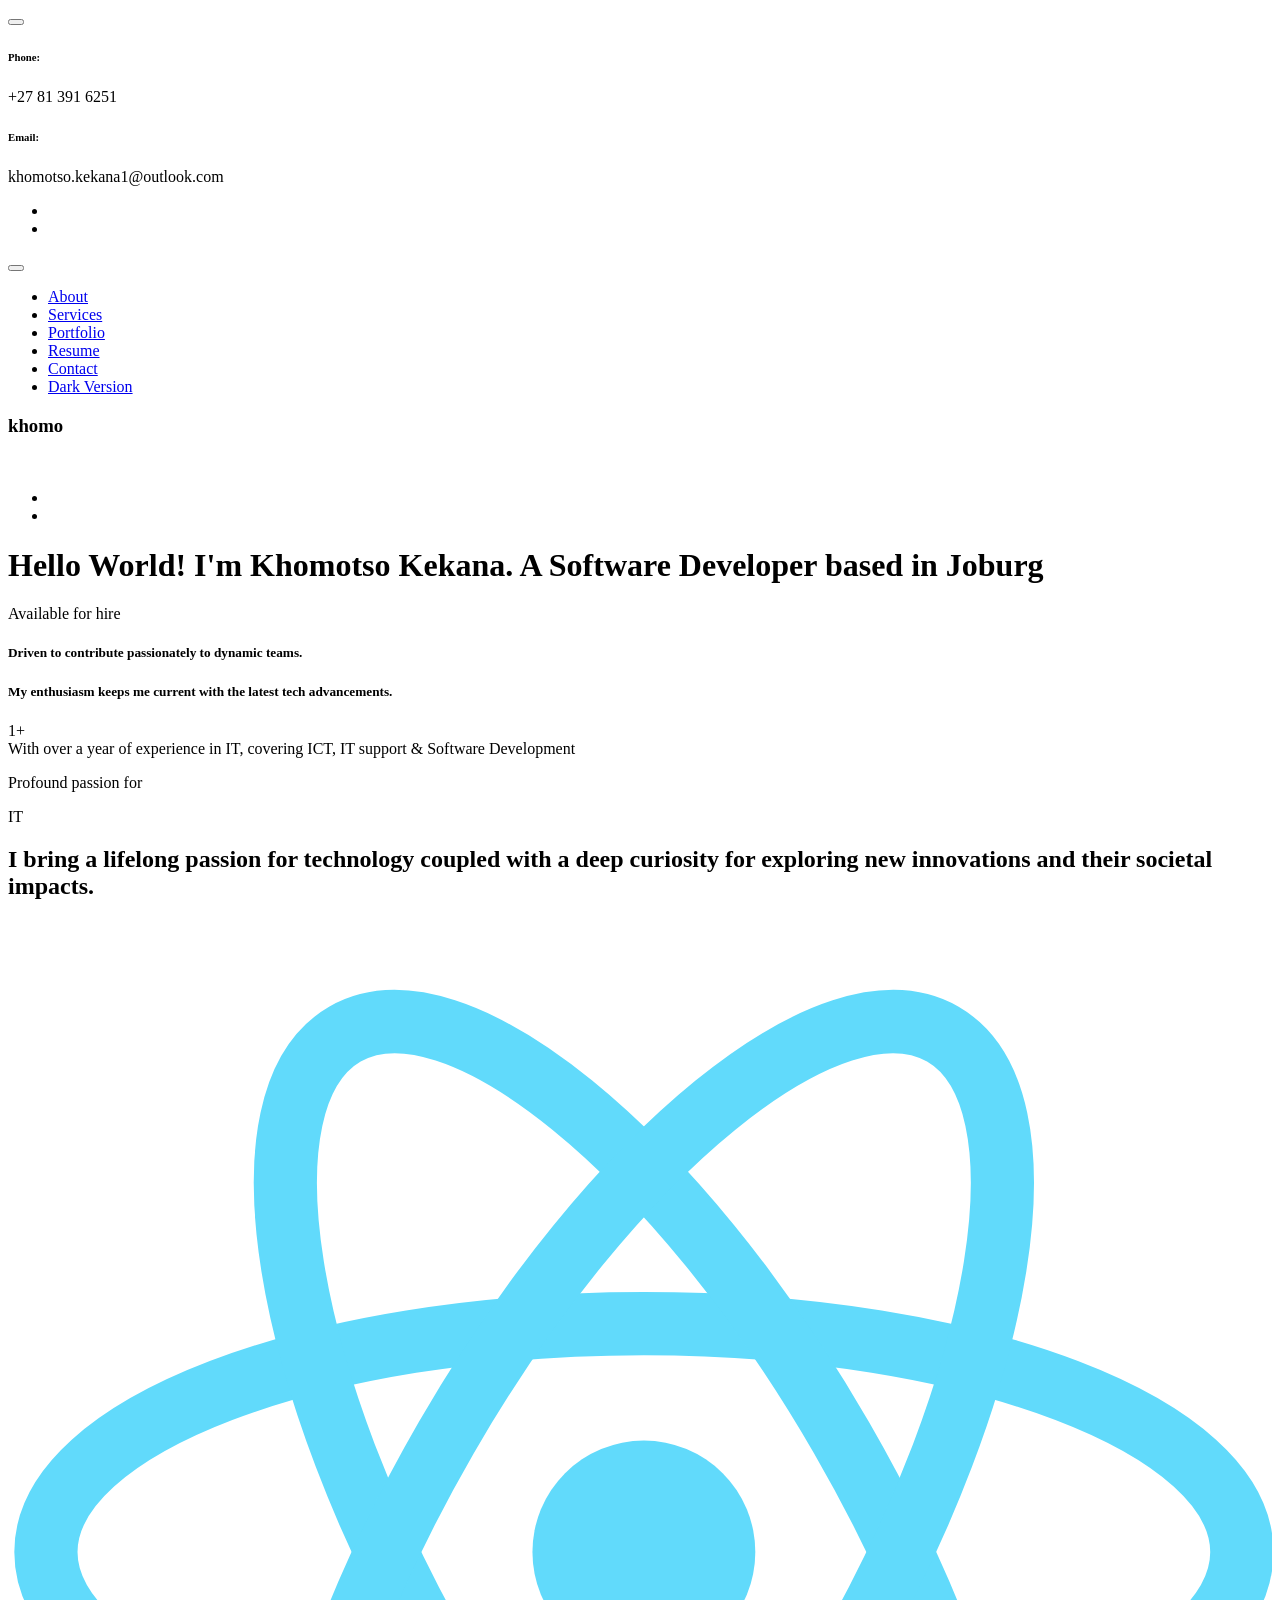
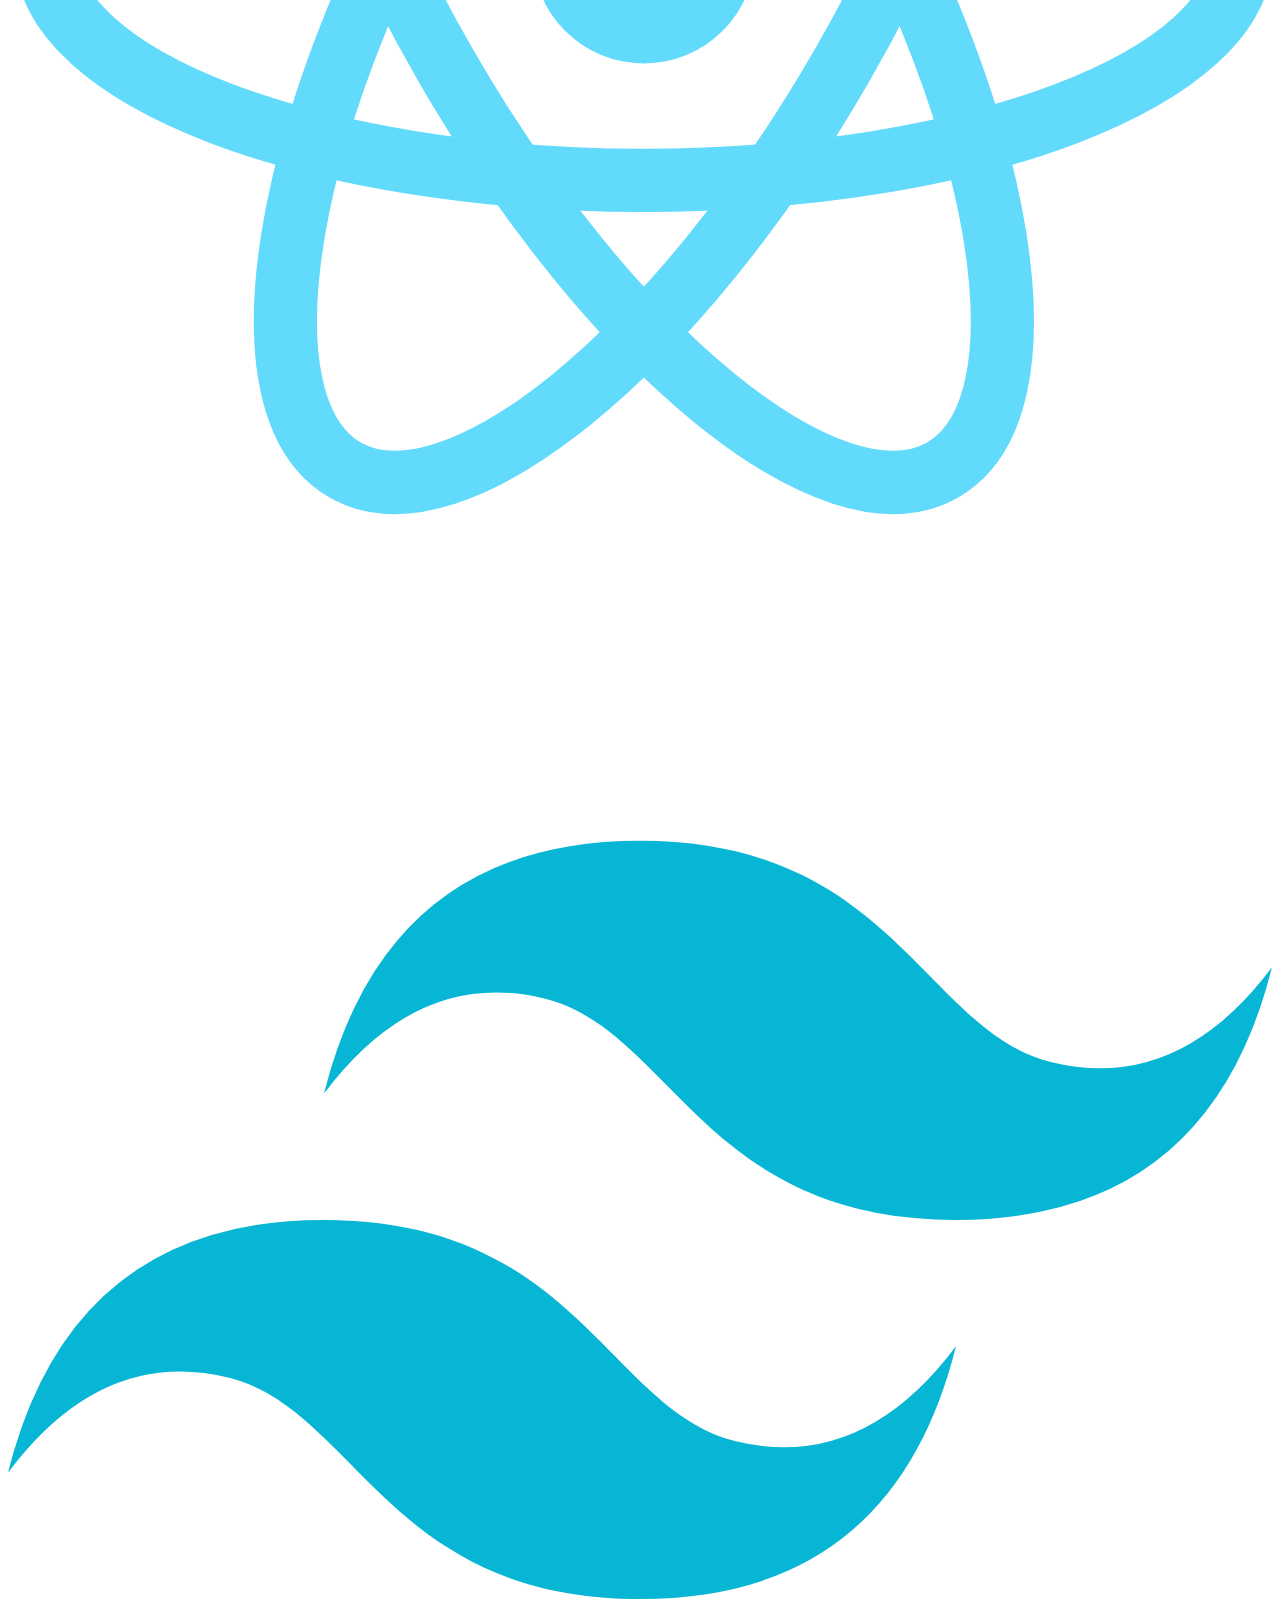
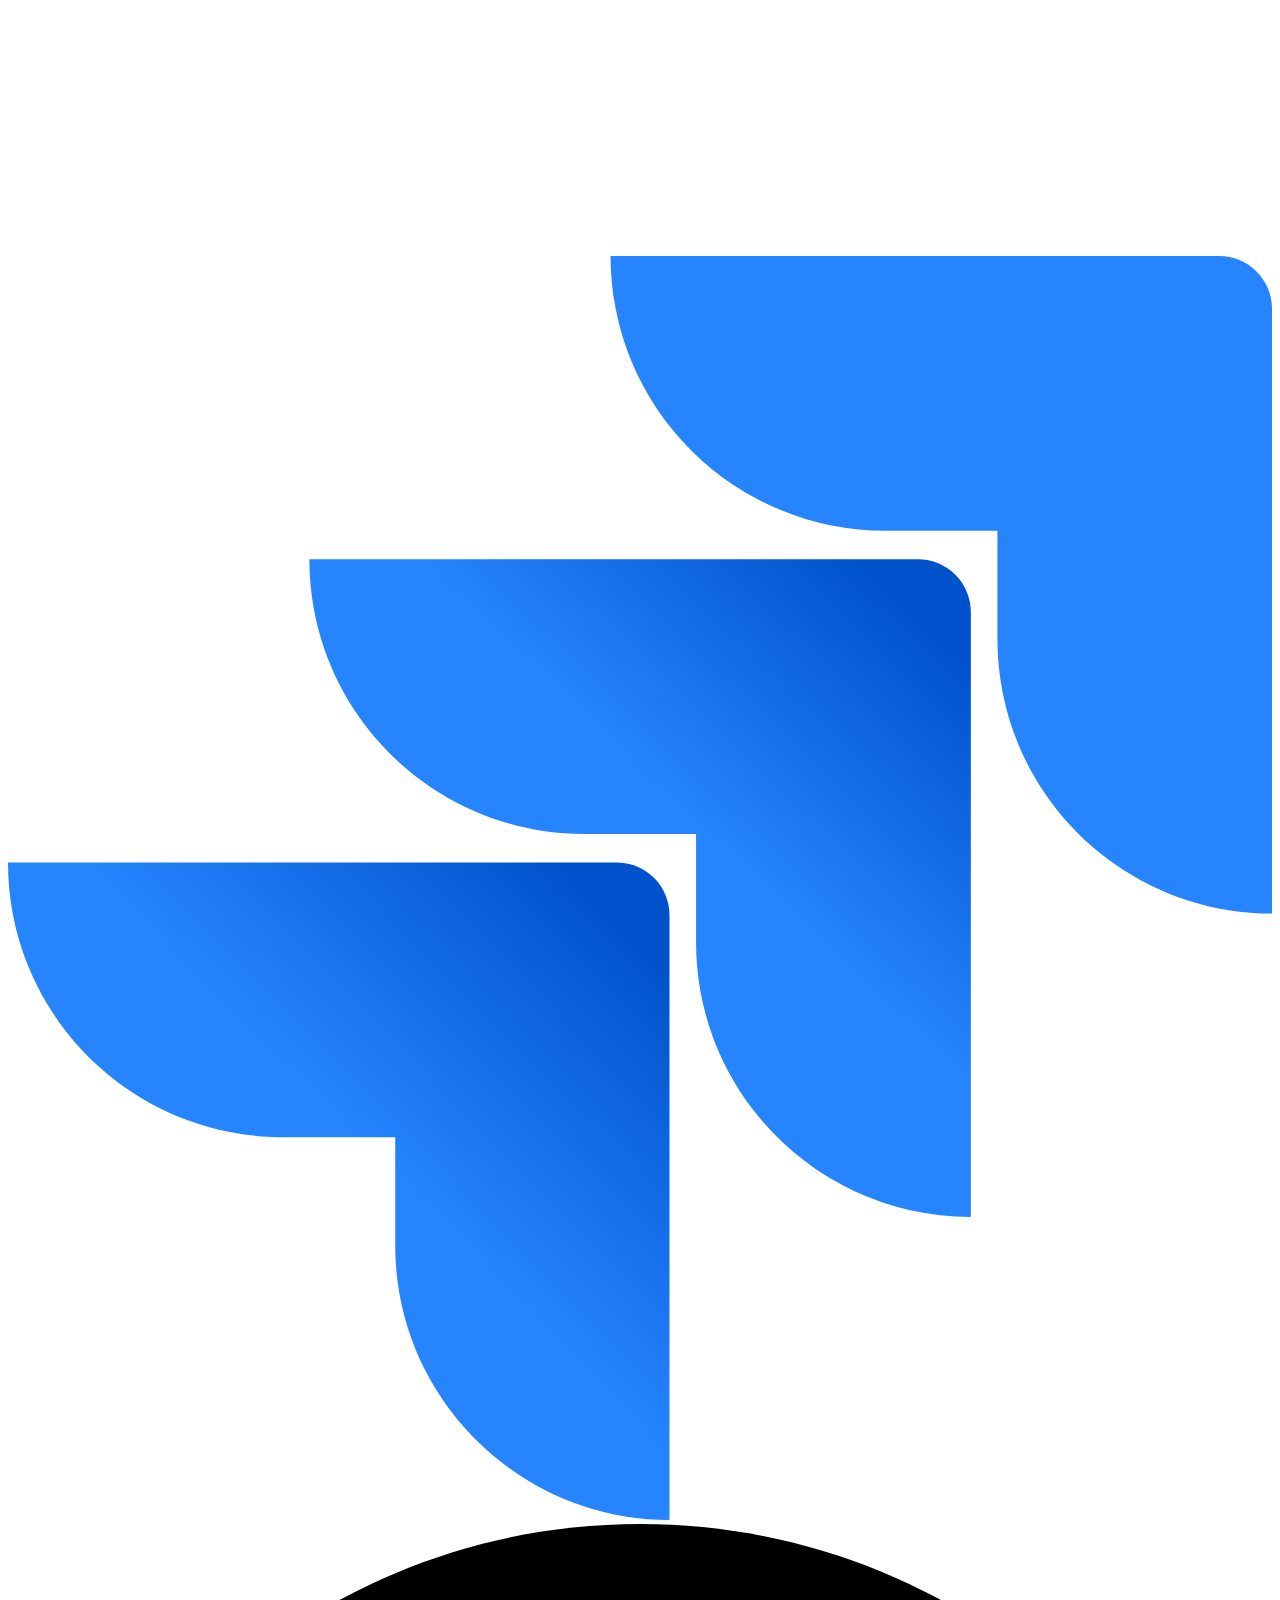
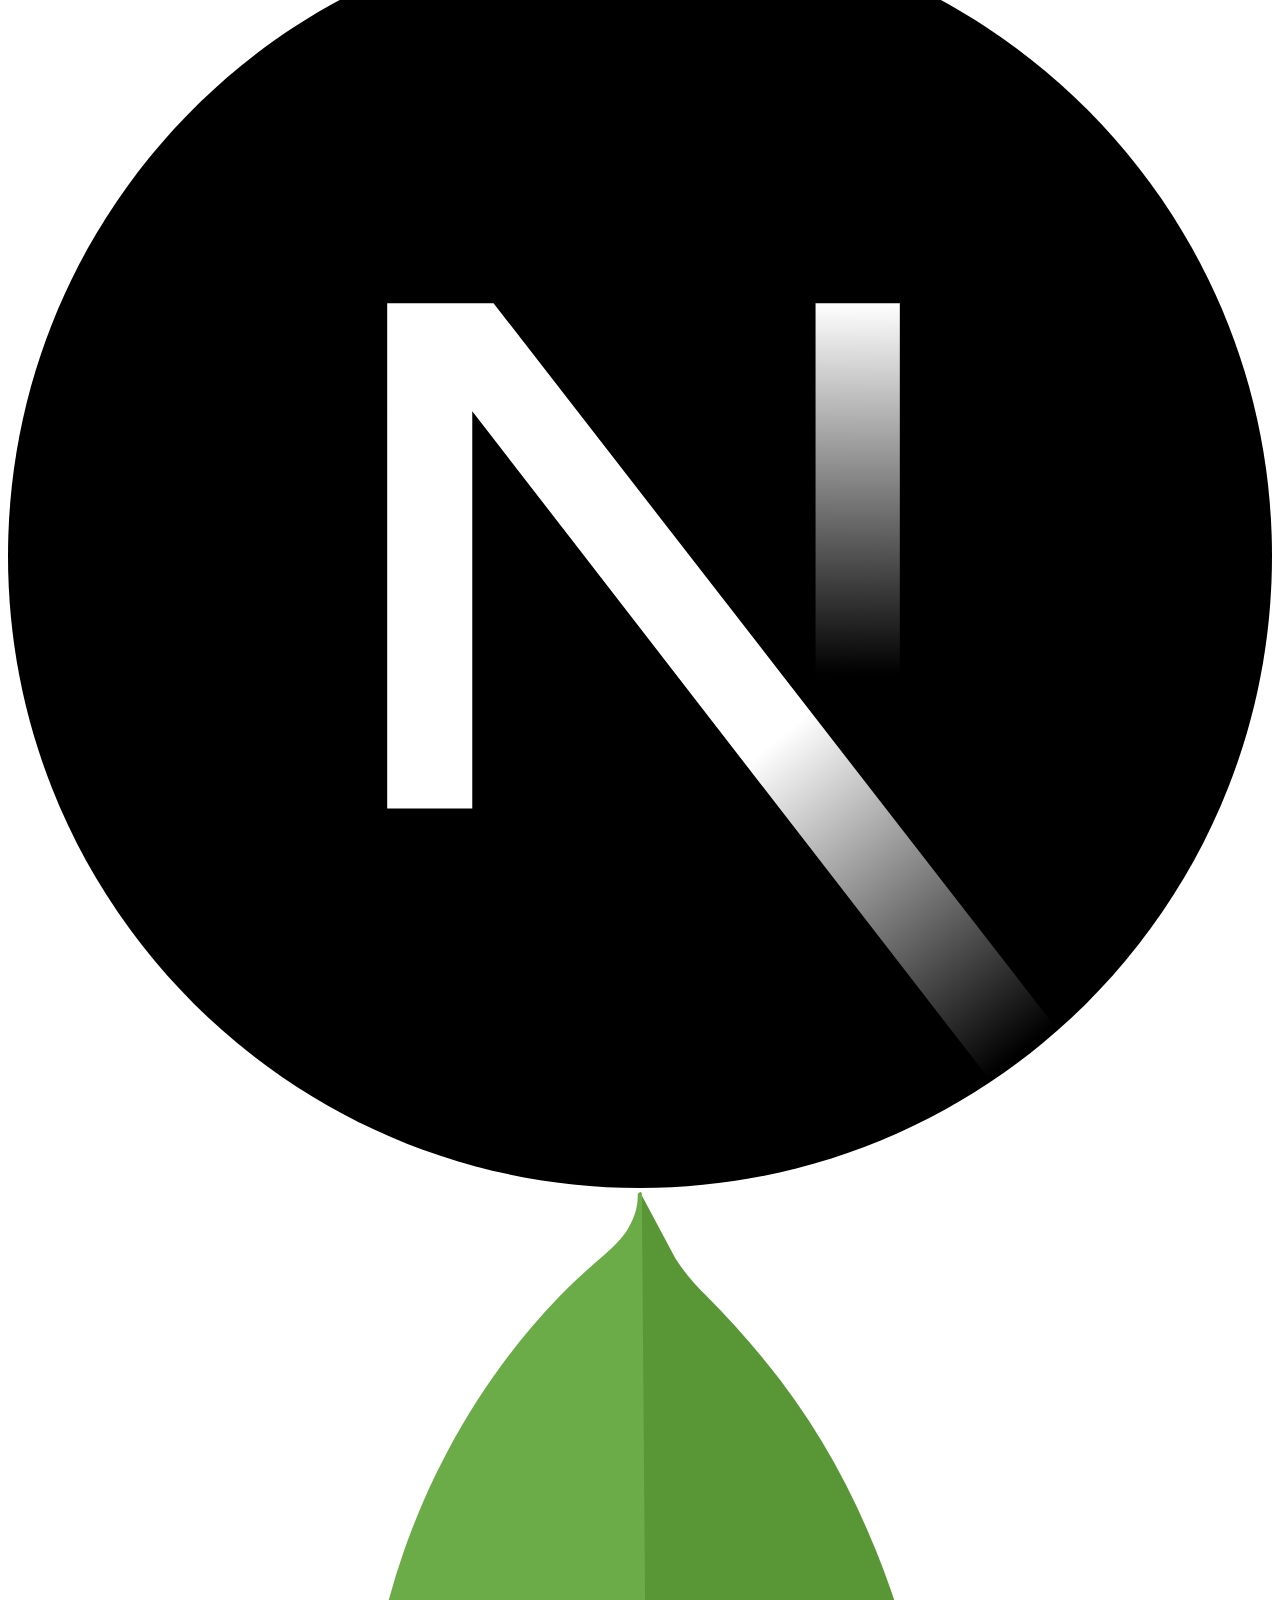
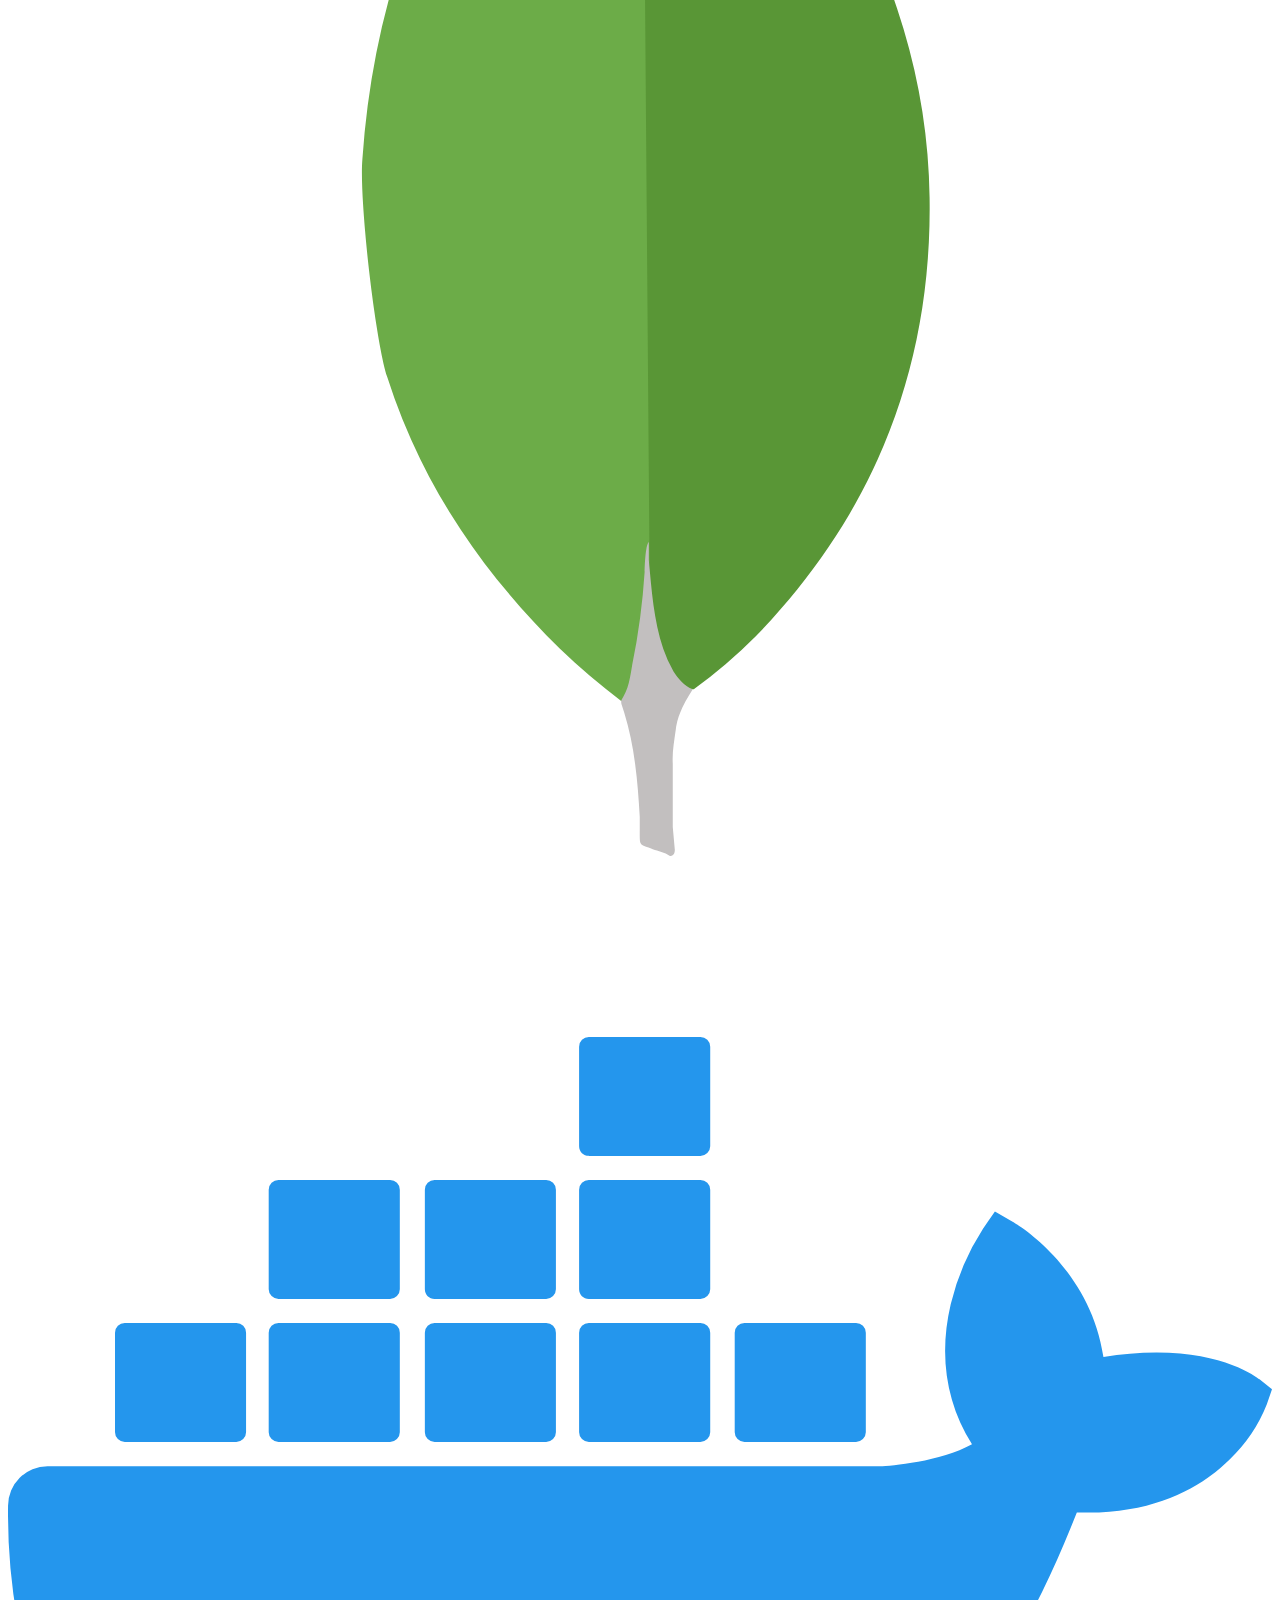
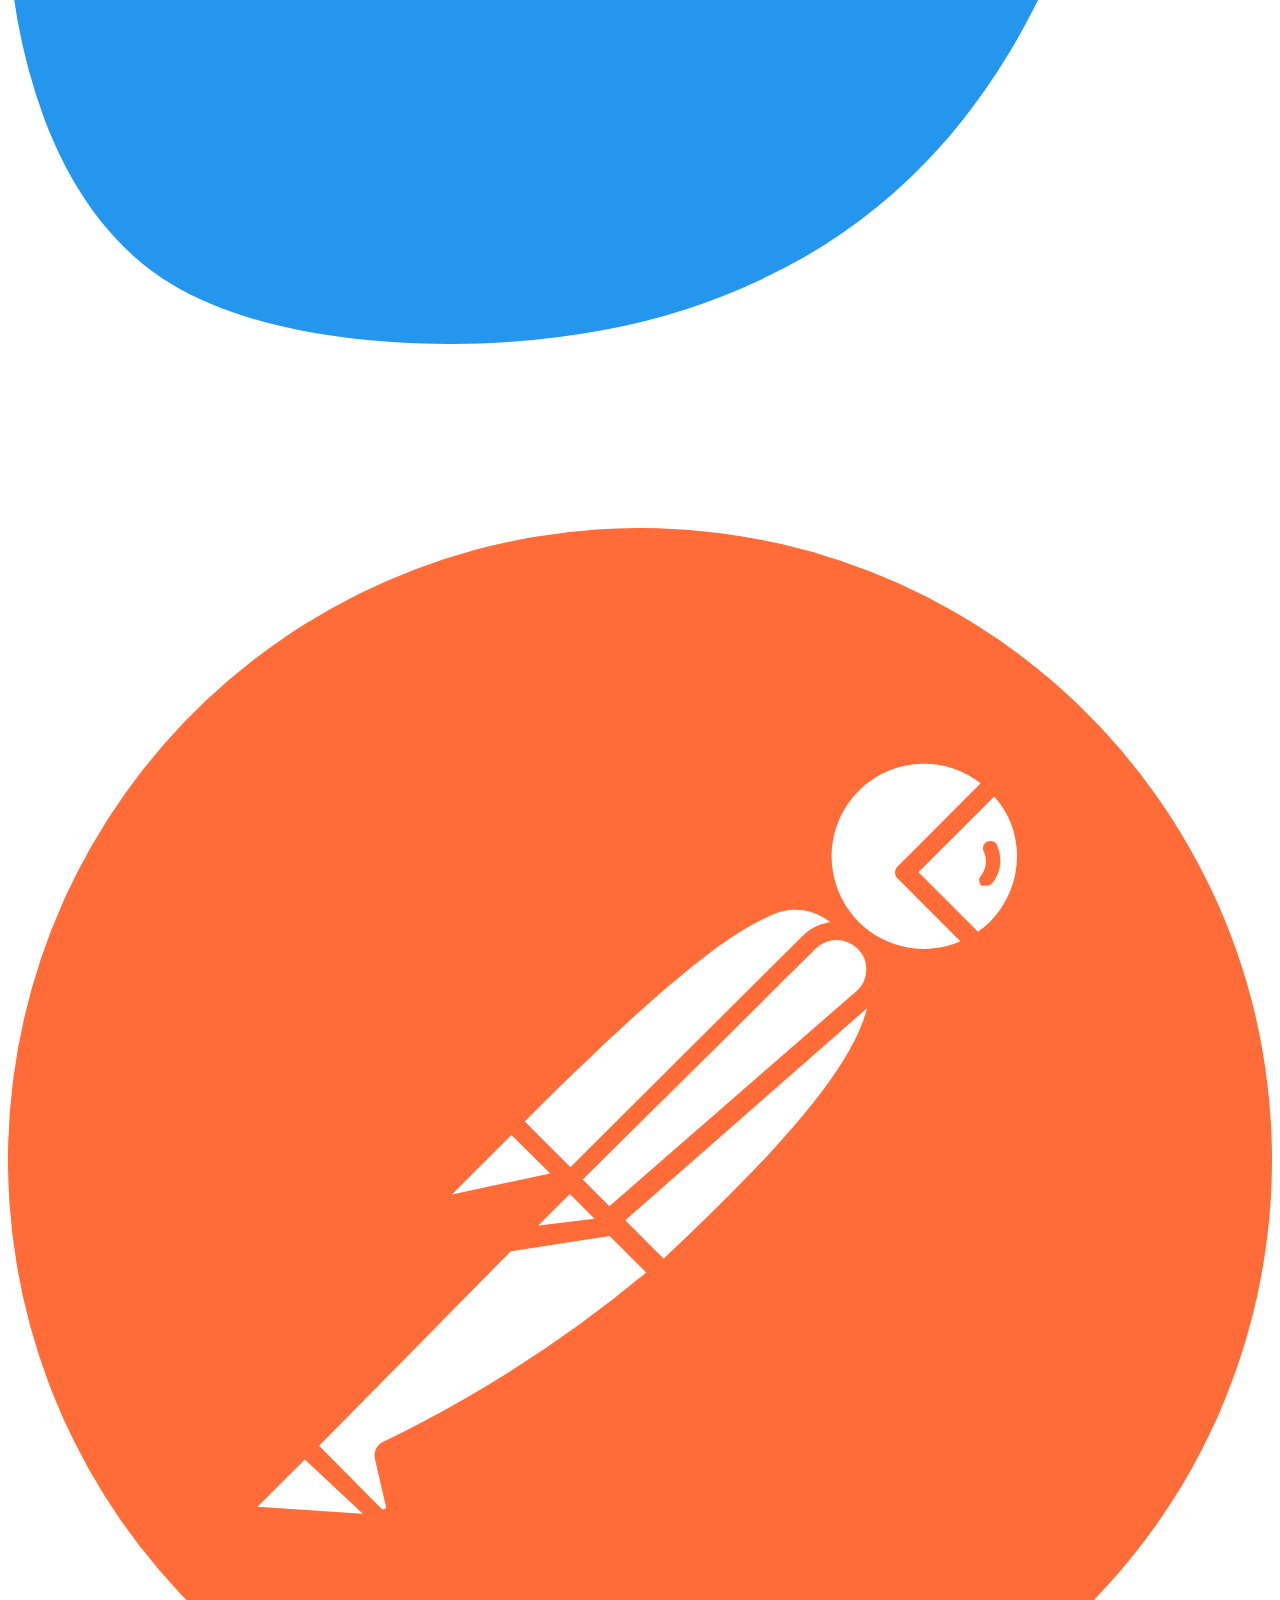
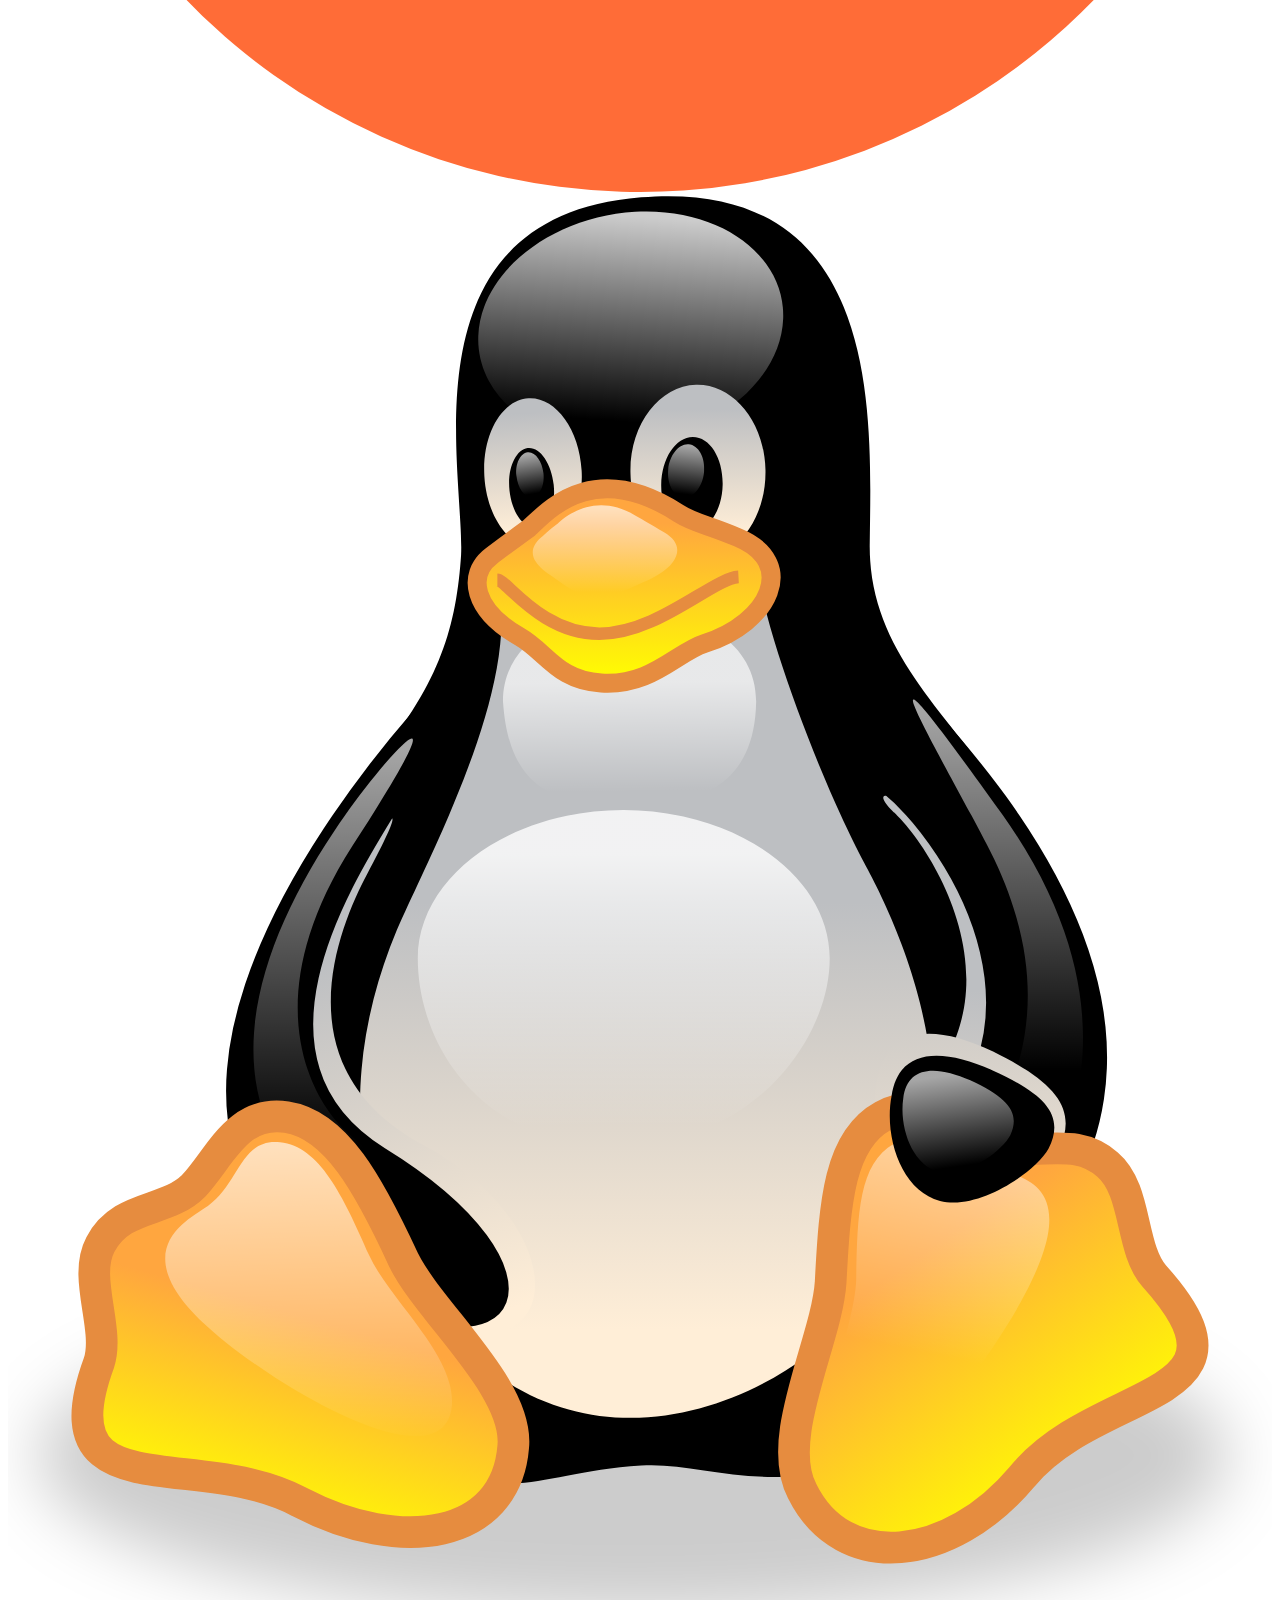
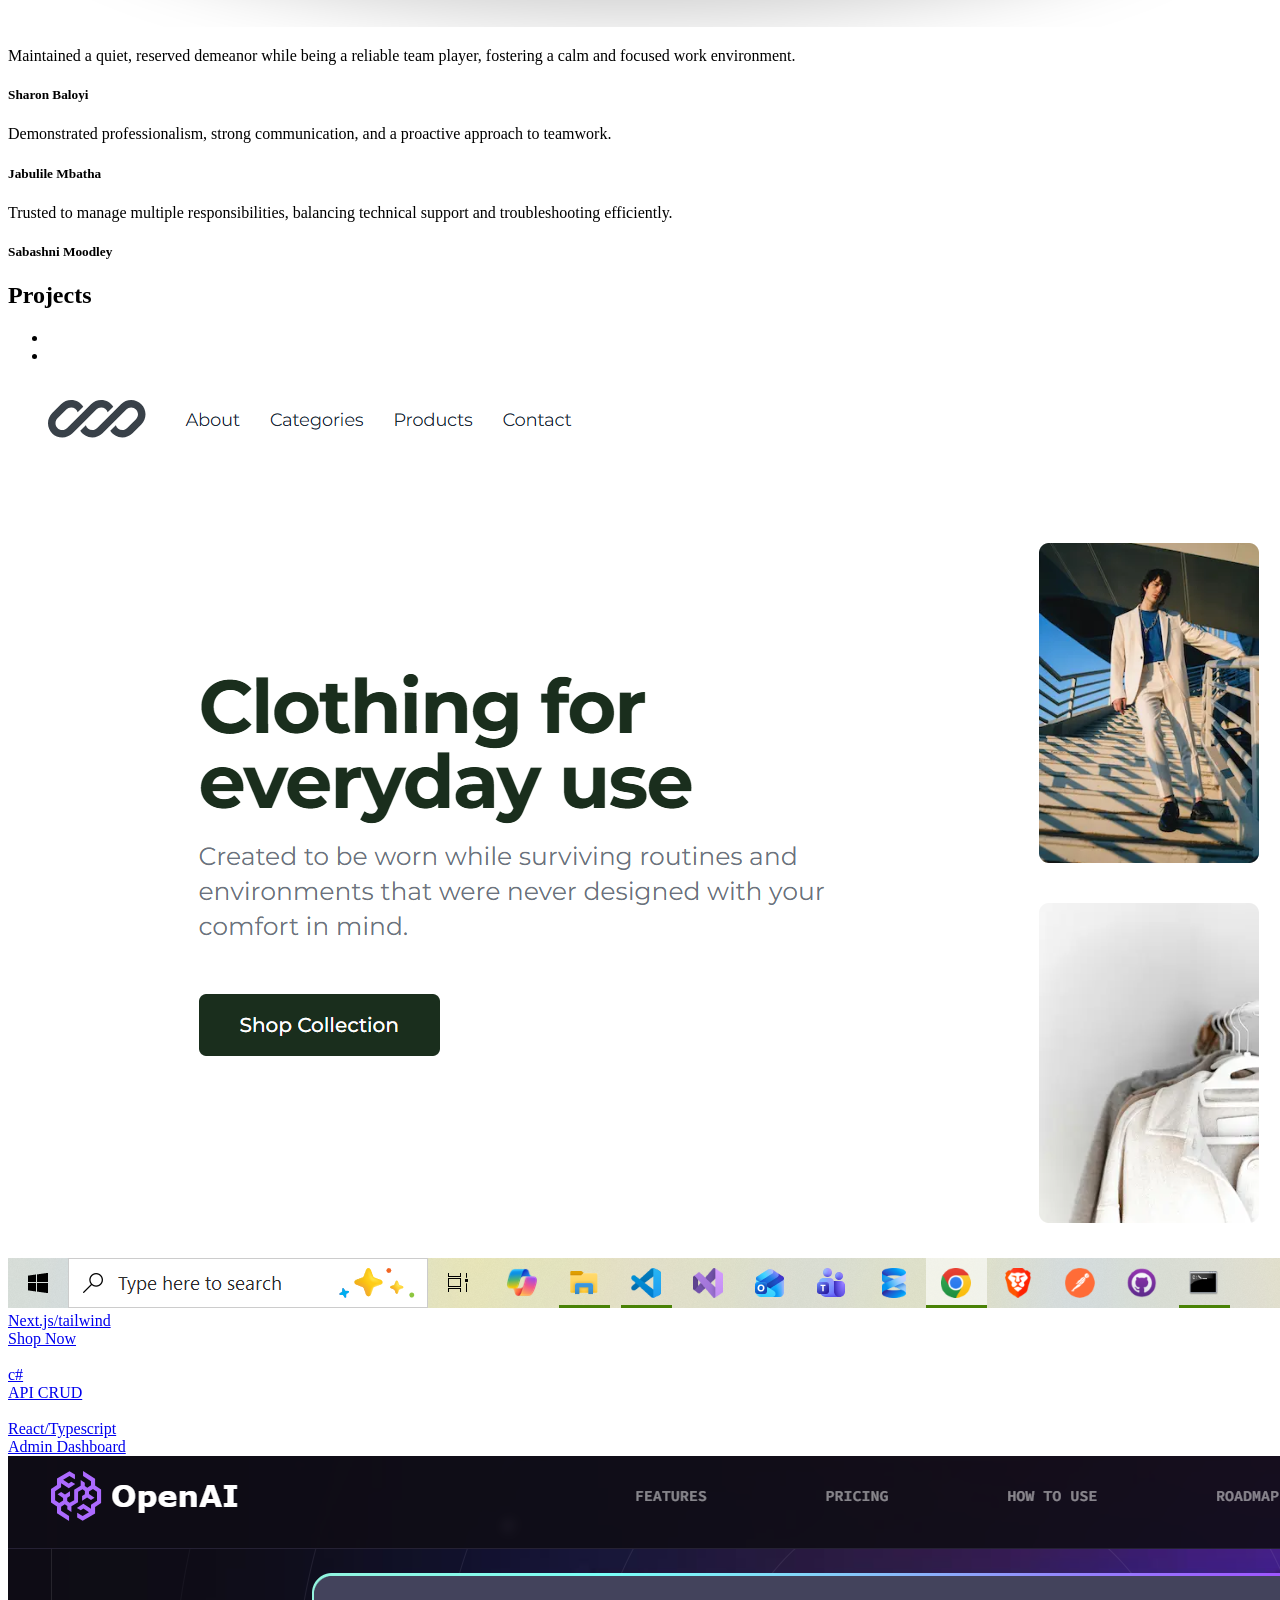
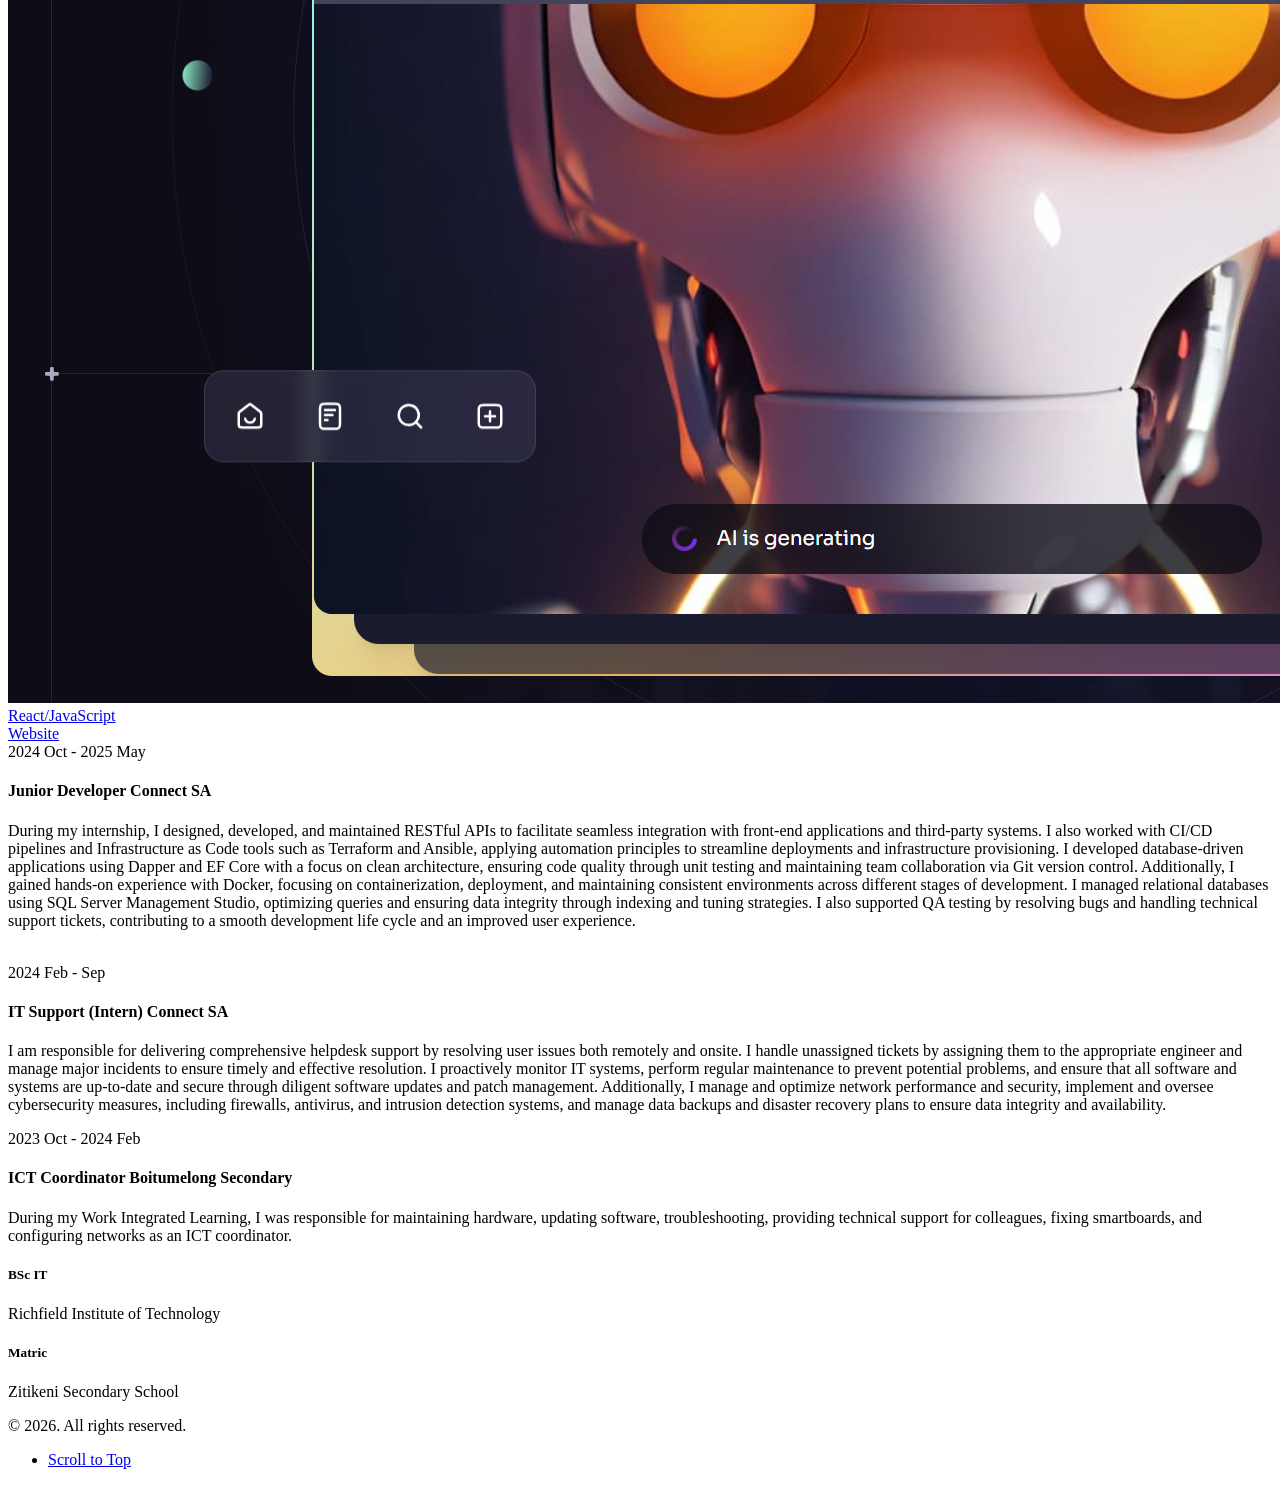
==== index.html @ aac93f8e "remove skill section" ====
<!doctype html>
<html lang="en">
	
<head>
		<meta charset="utf-8">
		<meta name="viewport" content="width=device-width, initial-scale=1, shrink-to-fit=no">
		<meta name="description" content="">
		<meta name="keywords" content="">
		<title>Khomo - Personal vCard/Portfolio Template</title>
		<!-- Favicon -->
		<!-- CSS -->
		<link href="assets/plugins/bootstrap/bootstrap.min.css" rel="stylesheet">
		<link href="assets/plugins/glightbox/glightbox.min.css" rel="stylesheet">
		<link href="assets/plugins/swiper/swiper-bundle.min.css" rel="stylesheet">
		<link href="assets/css/theme.css" rel="stylesheet">
		<!-- Fonts/Icons -->
		<link href="assets/plugins/bootstrap-icons/bootstrap-icons.css" rel="stylesheet">
		<link href="assets/plugins/fontawesome/css/all.css" rel="stylesheet">

		<link rel="icon" type="image/x-icon" href="/assets/images/tech-stack/hacker.png">
		
	</head>
	<body data-preloader="true">

		<!-- Header -->
		<div class="header-wrapper">
			<div class="container">
				<div class="header-nav">
					<!-- Toggle Menu Button (for Desktop) -->
					<button class="toggle-menu-btn">
						<span></span>
					</button>
					<!-- Toggle Menu (for Desktop) -->
					<div class="toggle-menu">
						<h6 class="mb-0">Phone:</h6>
						<p>+27 81 391 6251</p>
						<div class="mt-3">
							<h6 class="mb-0">Email:</h6>
							<span>khomotso.kekana1@outlook.com</span>
						</div>
						<ul class="list-inline mt-3">
							<li>
								<a href="https://www.linkedin.com/in/khomotso-kekana-311349220/"><i class="bi bi-linkedin"></i></a>
							</li>
							<li>
								<a href="https://github.com/KhomotsoKekana"><i class="bi bi-github"></i></a>
							</li>
						</ul>
					</div>
					<!-- Nav Toggle (for Mobile) -->
					<button class="nav-toggle">
						<span></span>
					</button>
					<!-- Nav -->
					<ul class="nav-list">
						<li class="nav-list-item"><a href="#">About</a></li>
						<li class="nav-list-item"><a href="#services">Services</a></li>
						<li class="nav-list-item"><a href="portfolio.html">Portfolio</a></li>
						<li class="nav-list-item"><a href="#resume">Resume</a></li>
						<li class="nav-list-item"><a href="contact.html">Contact</a></li>
						<li class="nav-list-item"><a href="index-dark.html">Dark Version</a></li>
					</ul>
				</div>
				<!-- Header Logo -->
				<div class="header-logo">
					<h3 class="fw-semi-bold uppercase">khomo</h3>
				</div>
			</div>
		</div>
		<!-- end Header -->

		<!-- Hero section -->
		<div class="section-spacing pb-0" id="about">
			<div class="container">
				<div class="row g-4 g-xxl-5">
					<div class="col-12 col-md-4 col-xxl-3 order-md-2 text-lg-end">
						<div class="hero-avatar">
							<img src="assets/images/3.jpg" alt="">
							<div class="avatar-icon">
								<ul class="list-inline-sm">
									<li>
										<a href="https://www.linkedin.com/in/khomotso-kekana-311349220/"><i class="bi bi-linkedin"></i></a>
									</li>
									<li>
										<a href="https://github.com/KhomotsoKekana"><i class="bi bi-github"></i></a>
									</li>
								</ul>
							</div>
						</div>
					</div>
					<div class="col-12 col-md-8 col-xxl-9 order-md-1">
						<h1 class="display-3 fw-medium">Hello World! I'm Khomotso Kekana. A Software Developer based in Joburg
						</h1>
						<div class="hire-status mt-3">
							<span class="dot-available"></span>
							Available for hire
						</div>
						<!--
						<div class="hire-status mt-4">
							<span class="dot-unavailable"></span>
							Not available for hire
						</div>
						-->
					</div>
				</div><!-- end row -->
			</div><!-- end container -->
		</div>
		<!-- end Hero section -->

		<!-- Services section -->
		<div class="section-spacing pb-0" id="services">
			<div class="container">
				<div class="row g-4 align-items-center">
					<div class="col-12 col-lg-6 col-xl-4">
						<div class="bg-lighter border-radius p-4 p-md-5 box-shadow position-relative">
							<div class="icon-4xl mb-3 mb-lg-4 mb-xl-5">
								<i class="bi bi-globe text-lighter-40"></i>	
							</div>
							<h5 class="fw-medium line-height-140">Driven to contribute passionately to dynamic teams.</h5>
							<a class="button-circle button-corner position-absolute end-0 bottom-0" href="contact.html">
								<i class="bi bi-send"></i>
							</a>
						</div>
					</div>
					<div class="col-12 col-lg-6 col-xl-4">
						<div class="bg-lighter border-radius p-4 p-md-5 box-shadow position-relative">
							<div class="icon-4xl mb-3 mb-lg-4 mb-xl-5">
								<i class="bi bi-bar-chart text-lighter-40"></i>	
							</div>
							<h5 class="fw-medium line-height-140">My enthusiasm keeps me current with the latest tech advancements.</h5>
							<a class="button-circle button-corner position-absolute end-0 bottom-0" href="contact.html">
								<i class="bi bi-send"></i>
							</a>
						</div>
					</div>
					<div class="col-12 col-xl-4 align-self-stretch">
						<div class="bg-theme border-radius p-4 p-md-5 box-shadow h-100 d-flex align-items-center">
							<div>
								<div class="h1 display-2 font-family-tertiary fw-semi-bold stroke-text text-fade">1+</div>
								<span class="text-white">With over a year of experience in IT, covering ICT, IT support & Software Development</span>
							</div>
						</div>
					</div>
				</div><!-- end row -->
			</div><!-- end container -->
		</div>
		<!-- end Services section -->

		<!-- About section -->
		<div class="section-spacing pb-0">
			<div class="container">
				<div class="row g-4 g-xl-5">
					<div class="col-12 col-xl-3 col-xxl-2 text-xl-end">	
						<p>Profound passion for</p>
						<div class="h1 display-1 fw-medium text-charcoal">IT</div>
						
					</div>
					<div class="col-12 col-xl-9 col-xxl-10">
						<h2 class="display-6 fw-medium mb-0">I bring a lifelong passion for technology coupled with a deep curiosity for exploring new innovations
							 and their societal impacts.</h2>
					</div>
				</div><!-- end row -->
			</div><!-- end container -->
		</div>
		<!-- end About section -->

		<!-- Clients & Testimonial section -->
		<div class="section-spacing">
			<div class="container">
				<div class="row g-4 g-xl-5 align-items-center">
					<div class="col-12 col-xl-7">
						<div class="row g-3">
							<!-- Tech-stack 1 -->
							<div class="col-6 col-md-3">
								<div class="client-box bg-lighter-30 border-dashed border-radius p-3 px-lg-4">
									<a href="#"><img src="assets/images/tech-stack/reactjs.svg" alt=""></a>
								</div>
							</div>
							<!-- Tech-stack 2 -->
							<div class="col-6 col-md-3">
								<div class="client-box bg-lighter-30 border-dashed border-radius p-3 px-lg-4">
									<a href="#"><img src="assets/images/tech-stack/tailwindcss.svg" alt=""></a>
								</div>
							</div>
							<!-- Tech-stack 3 -->
							<div class="col-6 col-md-3">
								<div class="client-box bg-lighter-30 border-dashed border-radius p-3 px-lg-4">
									<a href="#"><img src="assets/images/tech-stack/jira.svg" alt=""></a>
								</div>
							</div>
							<!-- Tech-stack 4 -->
							<div class="col-6 col-md-3">
								<div class="client-box bg-lighter-30 border-dashed border-radius p-3 px-lg-4">
									<a href="#"><img src="assets/images/tech-stack/nextjs.svg" alt=""></a>
								</div>
							</div>
							<!-- Tech-stack 5 -->
							<div class="col-6 col-md-3">
								<div class="client-box bg-lighter-30 border-dashed border-radius p-3 px-lg-4">
									<a href="#"><img src="assets/images/tech-stack/mongodb.svg" alt=""></a>
								</div>
							</div>
							<!-- Tech-stack 6 -->
							<div class="col-6 col-md-3">
								<div class="client-box bg-lighter-30 border-dashed border-radius p-3 px-lg-4">
									<a href="#"><img src="assets/images/tech-stack/docker.svg" alt=""></a>
								</div>
							</div>
							<!-- Tech-stack 7 -->
							<div class="col-6 col-md-3">
								<div class="client-box bg-lighter-30 border-dashed border-radius p-3 px-lg-4">
									<a href="#"><img src="assets/images/tech-stack/postman.svg" alt=""></a>
								</div>
							</div>
							<!-- Tech-stack 8 -->
							<div class="col-6 col-md-3">
								<div class="client-box bg-lighter-30 border-dashed border-radius p-3 px-lg-4">
									<a href="#"><img src="assets/images/tech-stack/linux.svg" alt=""></a>
								</div>
							</div>
							<!-- Tech-stack 9 -->
							<!-- <div class="col-6 col-md-3">
								<div class="client-box bg-lighter-30 border-dashed border-radius p-3 px-lg-4">
									<a href="#"><img src="assets/images/tech-stack/aws.svg" alt=""></a>
								</div>
							</div> -->
						</div><!-- end row(inner) -->
					</div>
					<div class="col-12 col-xl-5">
						<div class="bg-lighter border-radius box-shadow p-4 p-md-5 position-relative">
							<div class="swiper testimonial-slider">
								<div class="swiper-wrapper">
									<!-- Testimonial Slide 1 -->
									<div class="swiper-slide">
										<div class="mb-2 icon-sm">
											<i class="bi bi-star-fill text-golden-yellow"></i>
											<i class="bi bi-star-fill text-golden-yellow"></i>
											<i class="bi bi-star-fill text-golden-yellow"></i>
											<i class="bi bi-star-fill text-golden-yellow"></i>
											<i class="bi bi-star-fill text-golden-yellow"></i>
										</div>
										<p>Maintained a quiet, reserved demeanor while being a reliable team player, fostering a calm and focused work environment.</p>
										<h5 class="fw-medium mb-0 mt-2">Sharon Baloyi</h5>
									</div>
									<!-- Testimonial Slide 2 -->
									<div class="swiper-slide">
										<div class="mb-2 icon-sm">
											<i class="bi bi-star-fill text-golden-yellow"></i>
											<i class="bi bi-star-fill text-golden-yellow"></i>
											<i class="bi bi-star-fill text-golden-yellow"></i>
											<i class="bi bi-star-fill text-golden-yellow"></i>
											<i class="bi bi-star-fill text-golden-yellow"></i>
										</div>
										<p>Demonstrated professionalism, strong communication, and a proactive approach to teamwork.</p>
										<h5 class="fw-medium mb-0 mt-2">Jabulile Mbatha</h5>
									</div>
									<!-- Testimonial Slide 3 -->
									<div class="swiper-slide">
										<div class="mb-2 icon-sm">
											<i class="bi bi-star-fill text-golden-yellow"></i>
											<i class="bi bi-star-fill text-golden-yellow"></i>
											<i class="bi bi-star-fill text-golden-yellow"></i>
											<i class="bi bi-star-fill text-golden-yellow"></i>
											<i class="bi bi-star-fill text-golden-yellow"></i>
										</div>
										<p>Trusted to manage multiple responsibilities, balancing technical support and troubleshooting efficiently.</p>
										<h5 class="fw-medium mb-0 mt-2">Sabashni Moodley</h5>
									</div>
								</div><!-- end swiper-wrapper -->
							</div><!-- end testimonial-slider -->
							<!-- Testimonial Slider Pagination -->
							<div class="testimonial-pagination-wrapper">
								<div class="testimonial-pagination"></div>								
							</div>
						</div>
					</div>
				</div><!-- end row -->
			</div><!-- end container -->
		</div>
		<!-- end Testimonial section -->

		<!-- Portfolio section -->
		<div class="container-fluid">
			<div class="section-spacing bg-charcoal border-radius">
				<div class="container">
					<div class="row g-3 align-items-end">
						<div class="col-12 col-lg-9">
							<h2 class="display-2 font-family-tertiary fw-semi-bold stroke-text text-fade mb-0">Projects</h2>
						</div>
						<div class="col-12 col-lg-3 text-lg-end">
							<!-- Portfolio Slider Navigation -->
							<ul class="list-inline-sm">
								<li>
									<a class="button-circle button-circle-gradient portfolio-prev" href="#"><i class="bi bi-caret-left"></i></a>
								</li>
								<li>
									<a class="button-circle button-circle-gradient portfolio-next" href="#"><i class="bi bi-caret-right"></i></a>
								</li>
							</ul>
						</div>
					</div><!-- end row -->
					<div class="swiper portfolio-slider mt-5">
						<div class="swiper-wrapper">
							<!-- Portfolio Slider Item 1 -->
							<div class="swiper-slide">
									<div class="portfolio-box">
										<a href="https://khomo-shop-now.vercel.app/">
											<div class="portfolio-img">
												<img src="assets/images/shop-now.png" alt="">	
											</div>
											<div class="portfolio-category">
												Next.js/tailwind
											</div>
											<div class="portfolio-caption">
												<div class="h2 fw-semi-bold">Shop Now</div>
											</div>
										</a>
									</div>
							</div>
							<!-- Portfolio Slider Item 2 -->
							<div class="swiper-slide">
								<div class="portfolio-box">
									<a href="https://github.com/KhomotsoKekana/API-CRUD">
										<div class="portfolio-img">
											<img src="assets/images/API.png" alt="">	
										</div>
										<div class="portfolio-category">
											c#
										</div>
										<div class="portfolio-caption">
											<div class="h2 fw-semi-bold">API CRUD</div>
										</div>
									</a>
								</div>
							</div>
							<!-- Portfolio Slider Item 3 -->
							<div class="swiper-slide">
								<div class="portfolio-box">
									<a href="https://github.com/KhomotsoKekana/AdminSphere">
										<div class="portfolio-img">
											<img src="assets/images/admin-dashboard.png" alt="">	
										</div>
										<div class="portfolio-category">
											React/Typescript
										</div>
										<div class="portfolio-caption">
											<div class="h2 fw-semi-bold">Admin Dashboard</div>
										</div>
									</a>
								</div>
							</div>
							<!-- Portfolio Slider Item 4 -->
							<div class="swiper-slide">
								<div class="portfolio-box">
									<a href="https://open-ai-modernsite.vercel.app/">
										<div class="portfolio-img">
											<img src="assets/images/project6.png" alt="">	
										</div>
										<div class="portfolio-category">
											React/JavaScript
										</div>
										<div class="portfolio-caption">
											<div class="h2 fw-semi-bold">Website</div>
										</div>
									</a>
								</div>
							</div>
							
						</div><!-- end swiper-wrapper -->
					</div><!-- end portfolio-slider -->
				</div><!-- end container -->
			</div>
		</div>
		<!-- end Portfolio section -->

		<!-- Skills sections -->
		<!-- <div class="section-spacing pb-0">
			<div class="container">
				<div class="row g-4">
					<div class="col-12 col-lg-4">
						<div class="progress-box">
							<div class="h6 font-small uppercase fw-medium">java</div>
							<div class="animated-progress">
								<div data-progress="93"></div>
							</div>
						</div>
						<div class="progress-box mt-4">
							<div class="h6 font-small uppercase fw-medium">C#</div>
							<div class="animated-progress">
								<div data-progress="95"></div>
							</div>
						</div>
					</div>
					<div class="col-12 col-lg-4">
						<div class="progress-box">
							<div class="h6 font-small uppercase fw-medium">C++</div>
							<div class="animated-progress">
								<div data-progress="84"></div>
							</div>
						</div>
						<div class="progress-box mt-4">
							<div class="h6 font-small uppercase fw-medium">Cloud Computing</div>
							<div class="animated-progress">
								<div data-progress="96"></div>
							</div>
						</div>
					</div>
					<div class="col-12 col-lg-4">
						<div class="progress-box">
							<div class="h6 font-small uppercase fw-medium">Database Management System</div>
							<div class="animated-progress">
								<div data-progress="83"></div>
							</div>
						</div>
						<div class="progress-box mt-4">
							<div class="h6 font-small uppercase fw-medium">php</div>
							<div class="animated-progress">
								<div data-progress="90"></div>
							</div>
						</div>
					</div>
				</div>end row -->
			</div><!-- end container -->
		</div>
		<!-- end Skills section -->

		<!-- Resume section -->
		<div class="section-spacing pb-0" id="resume">
			<div class="container">
				<div class="row g-5">
					<div class="col-12 col-xxl-8">
						<!-- Resume box 1 -->
						<div class="row g-2 g-lg-4">
							<div class="col-12 col-lg-3 text-lg-end">
								<div class="dashed-box font-small font-family-secondary fw-medium uppercase">
									<span>2024 Oct - 2025 May</span>
								</div>
							</div>
							<div class="col-12 col-lg-9">
								<h4>Junior Developer <span class="fst-italic fw-medium text-lighter-30">Connect SA</span></h4>
							<p>
								During my internship, I designed, developed, and maintained RESTful APIs to facilitate seamless integration with front-end applications and 
								third-party systems. I also worked with CI/CD pipelines and Infrastructure as Code tools such as Terraform and Ansible, applying
								automation principles to streamline deployments and infrastructure provisioning. I developed database-driven applications using 
								Dapper and EF Core with a focus on clean architecture, ensuring code quality through unit testing and maintaining team collaboration
								via Git version control. Additionally, I gained hands-on experience with Docker, focusing on containerization, deployment,
								and maintaining consistent environments across different stages of development. I managed relational databases using SQL Server Management Studio, optimizing queries and ensuring data integrity through indexing and tuning strategies. I also supported QA testing
								by resolving bugs and handling technical support tickets, contributing to a smooth development life cycle and an improved user experience.
							</p>
							<br>
							</div>
						</div>
						<!-- Resume box 2 -->
						<div class="row g-2 g-lg-4">
							<div class="col-12 col-lg-3 text-lg-end">
								<div class="dashed-box font-small font-family-secondary fw-medium uppercase">
									<span>2024 Feb - Sep</span>
								</div>
							</div>
							<div class="col-12 col-lg-9">
								<h4>IT Support (Intern) <span class="fst-italic fw-medium text-lighter-30">Connect SA</span></h4>
								<p>I am responsible for delivering comprehensive helpdesk support by resolving user issues both remotely and onsite.
									I handle unassigned tickets by assigning them to the appropriate engineer and manage major incidents to ensure
									timely and effective resolution. I proactively monitor IT systems, perform regular maintenance to prevent 
									potential problems, and ensure that all software and systems are up-to-date and secure through diligent
									software updates and patch management. Additionally, I manage and optimize network performance and security,
									implement and oversee cybersecurity measures, including firewalls, antivirus, and intrusion detection systems,
									 and manage data backups and disaster recovery plans to ensure data integrity and availability.</p>
							</div>
						</div>
						<!-- Resume box 3 -->
						<div class="row g-2 g-lg-4 mt-3 mt-lg-1">
							<div class="col-12 col-lg-3 text-lg-end">
								<div class="dashed-box font-small font-family-secondary fw-medium uppercase">
									<span>2023 Oct - 2024 Feb</span>
								</div>
							</div>
							<div class="col-12 col-lg-9">
								<h4>ICT Coordinator <span class="fst-italic fw-medium text-lighter-30">Boitumelong Secondary</span></h4>
								<p>During my Work Integrated Learning, I was responsible for maintaining hardware, updating software, troubleshooting, 
									providing technical support for colleagues, fixing smartboards, and configuring networks as an ICT coordinator.</p>
							</div>
						</div>
					</div>
					<!-- Education column -->
					<div class="col-12 col-xxl-4">
						<div class="row g-4">
							<div class="col-12 col-lg-6 col-xxl-12">
								<div class="bg-theme-secondary border-radius box-shadow p-4 p-md-5 icon-3xl">
									<i class="bi bi-mortarboard text-white-50"></i>
									<div class="mt-3 mt-lg-4">
										<h5 class="fw-medium mb-1">BSc IT</h5>
										<span>Richfield Institute of Technology</span>
									</div>
								</div>
							</div>
							<div class="col-12 col-lg-6 col-xxl-12">
								<div class="bg-theme-secondary border-radius box-shadow p-4 p-md-5 icon-3xl">
									<i class="bi bi-mortarboard text-white-50"></i>
									<div class="mt-3 mt-lg-4">
										<h5 class="fw-medium mb-1">Matric</h5>
										<span>Zitikeni Secondary School</span>
									</div>
								</div>
							</div>
						</div><!-- end row(inner) -->
					</div>
				</div><!-- end row -->
			</div><!-- end container -->
		</div>
		<!-- end Resume section -->

		<!-- Sliding text -->
		<div class="py-5">
		</div>
		<!-- end Sliding text -->

		<!-- Footer -->
		<div class="container">
			<div class="section-spacing bg-charcoal p-4 p-md-5 box-shadow border-radius-top">
				<div class="row g-2 align-items-center">
					<div class="col-12 col-md-6 text-center text-md-start">
						<p>&copy; <span id="year"></span>. All rights reserved.</p>
					</div>
					<div class="col-12 col-md-6 text-center text-md-end">
						<ul class="list-inline-dash">
							<li><a class="link-hover-line" href="#">Scroll to Top</a></li>
						</ul>
					</div>
				</div><!-- end row -->
			</div>
		</div>
		<!-- end Footer -->

		<script>
		    document.getElementById('year').textContent = new Date().getFullYear();
		</script>

		<!-- Cursor Gradient -->
		<div class="cursor-gradient"></div>
		<!-- end Cursor Gradient -->

		<!-- JavaScripts -->
		<script src="assets/plugins/jquery.min.js"></script>
		<script src="assets/plugins/plugins.js"></script>
		<script src="assets/js/functions.js"></script>
	</body>

</html>
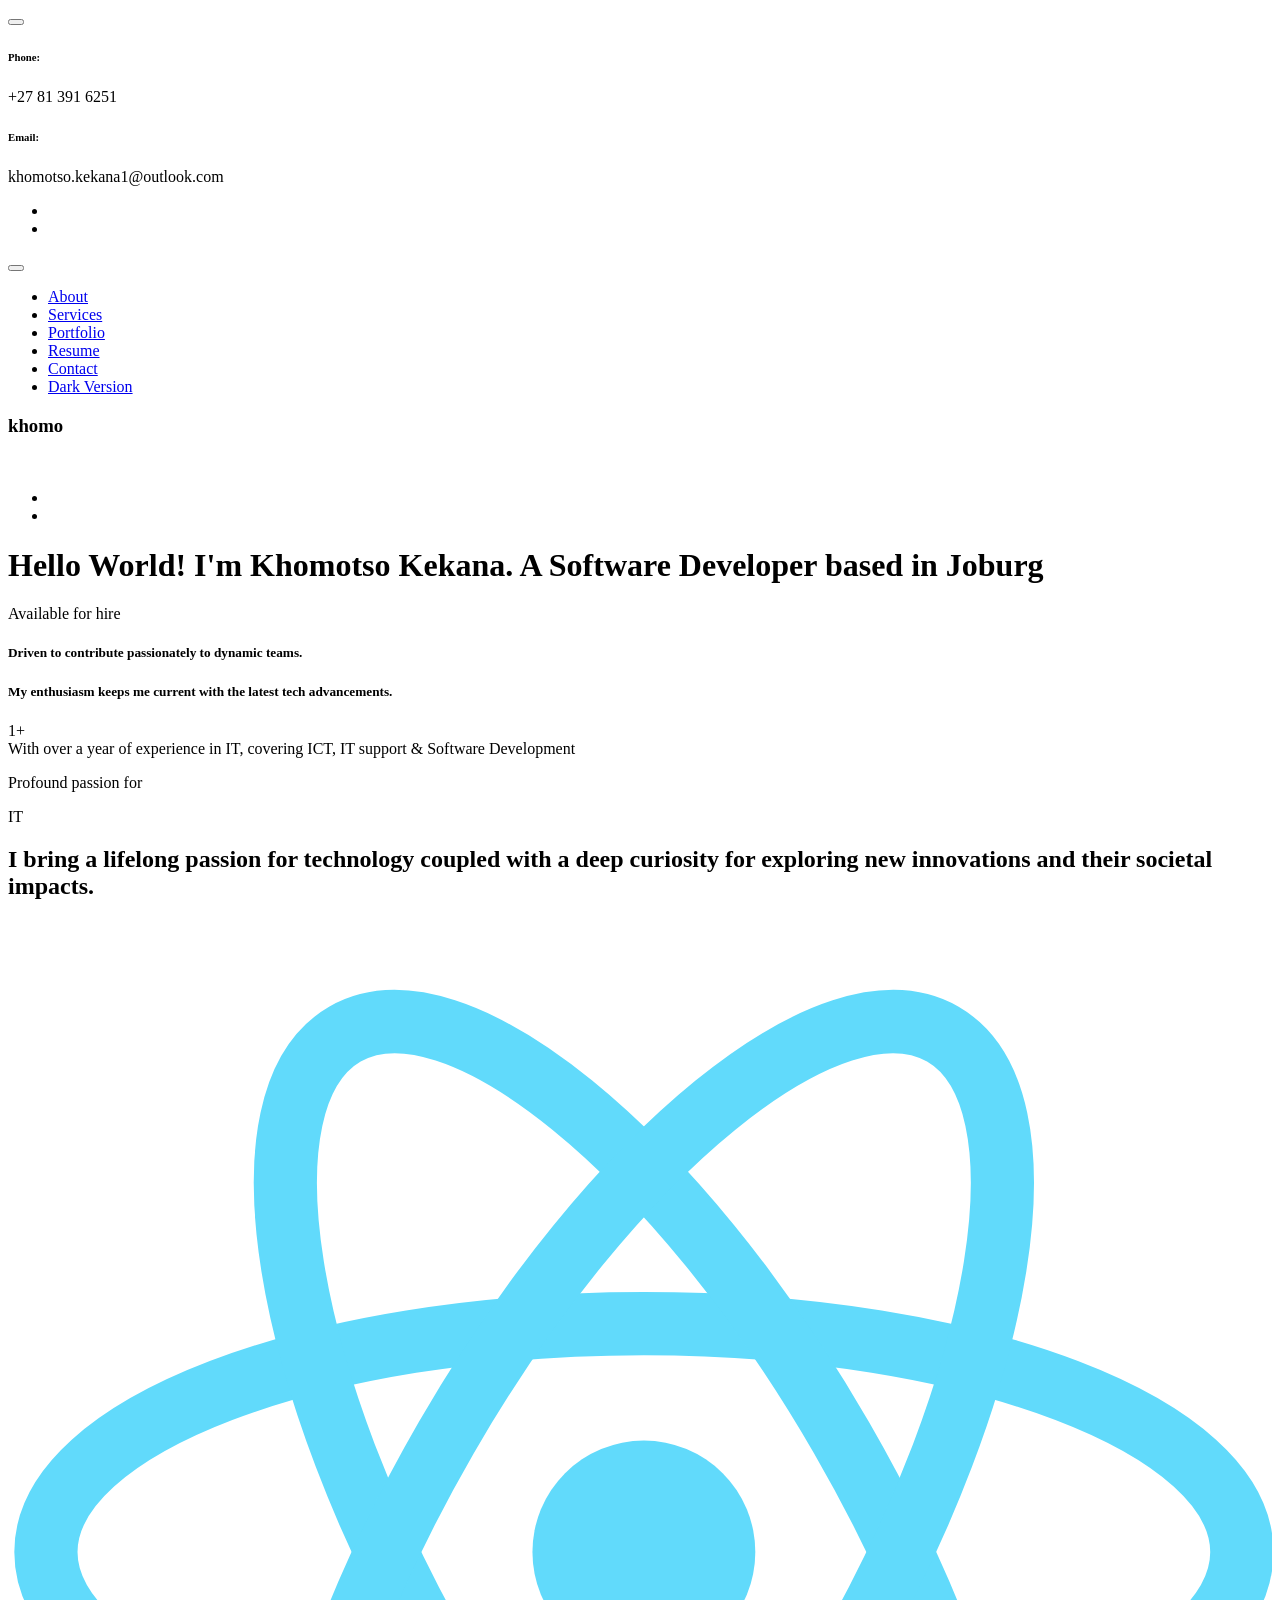
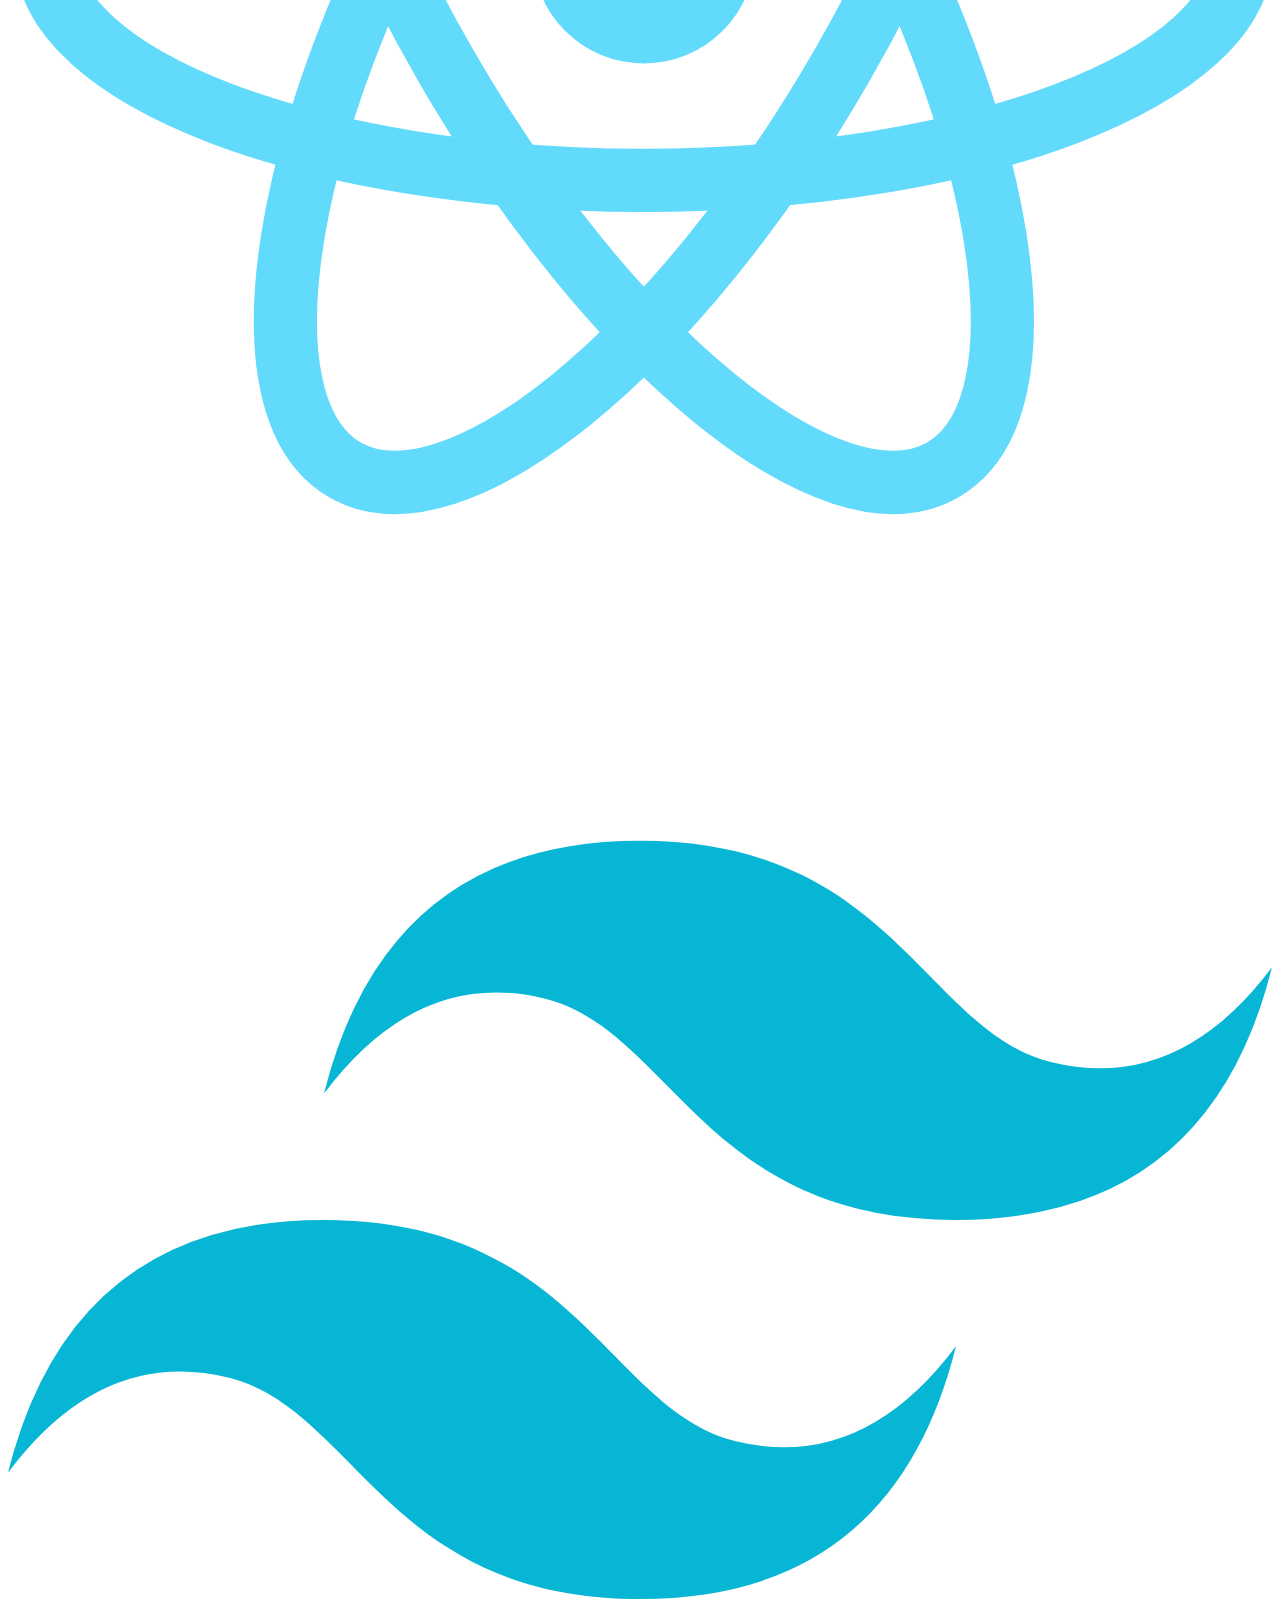
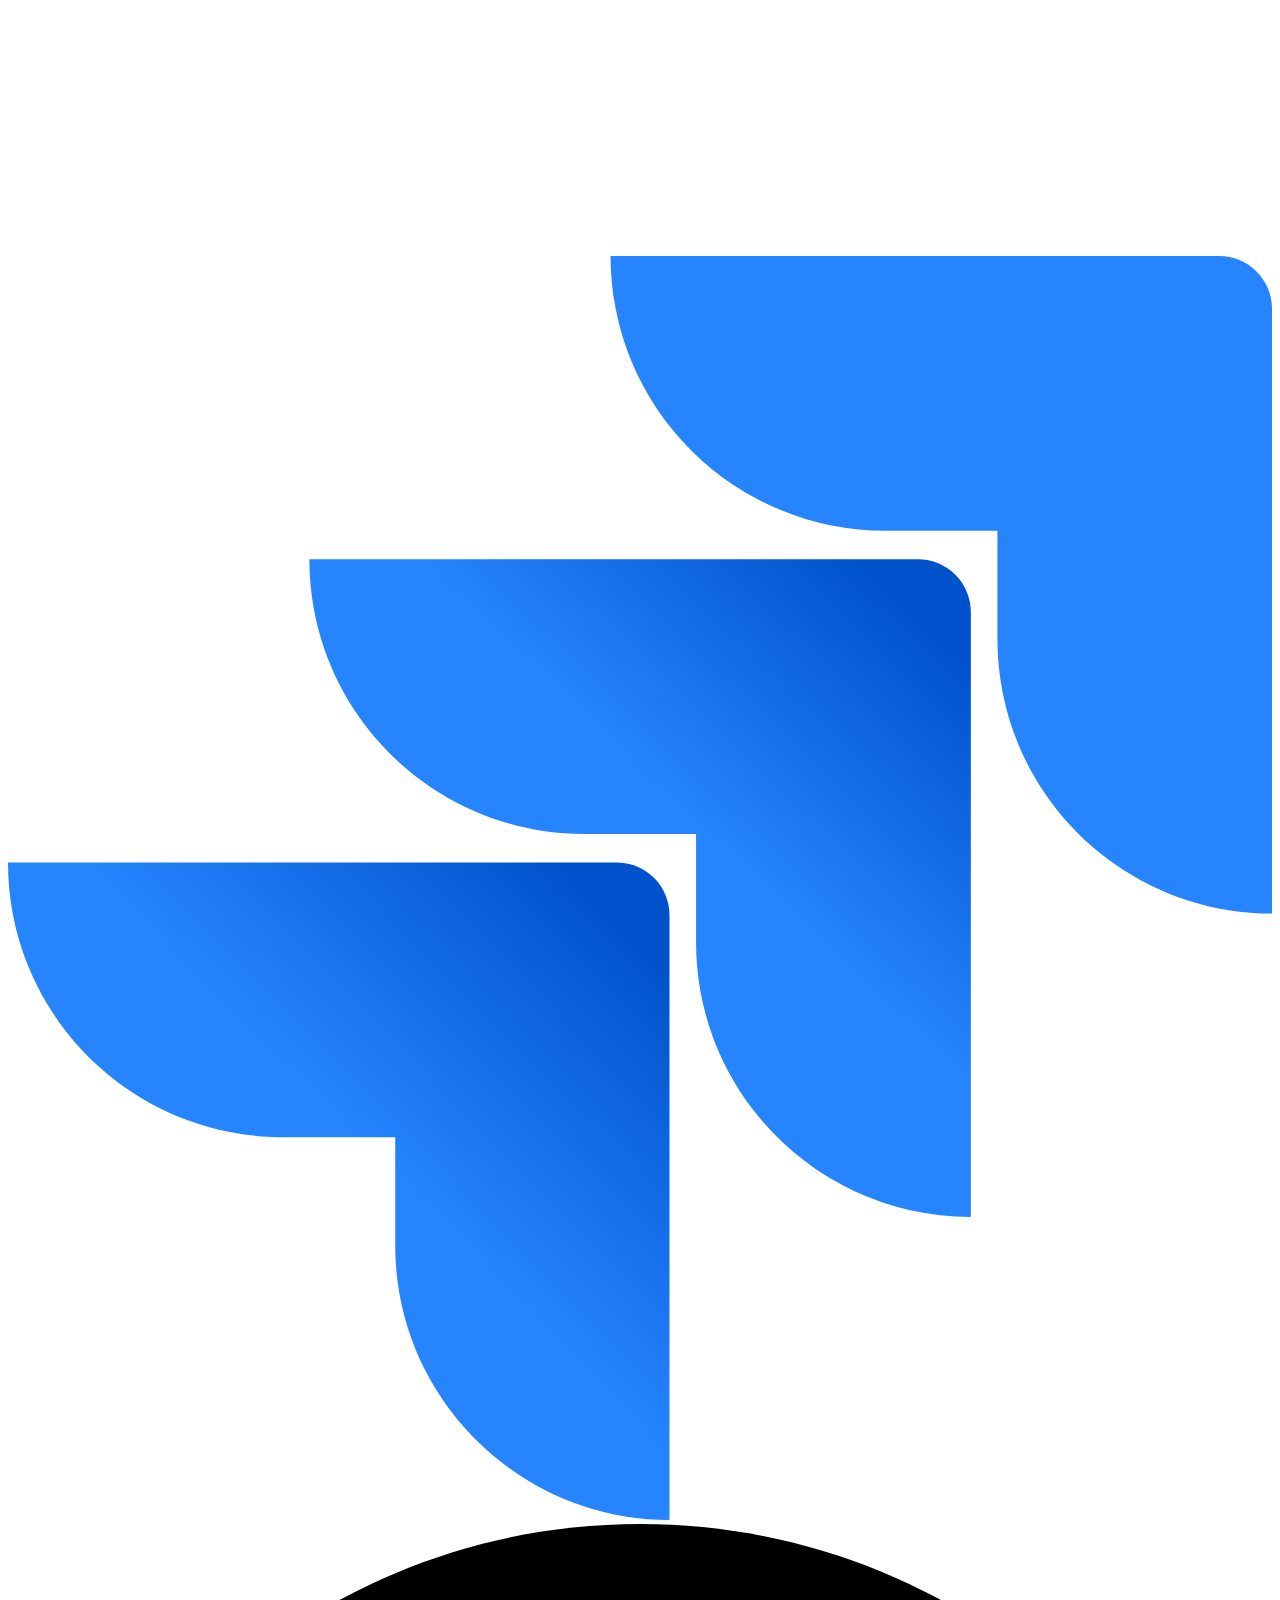
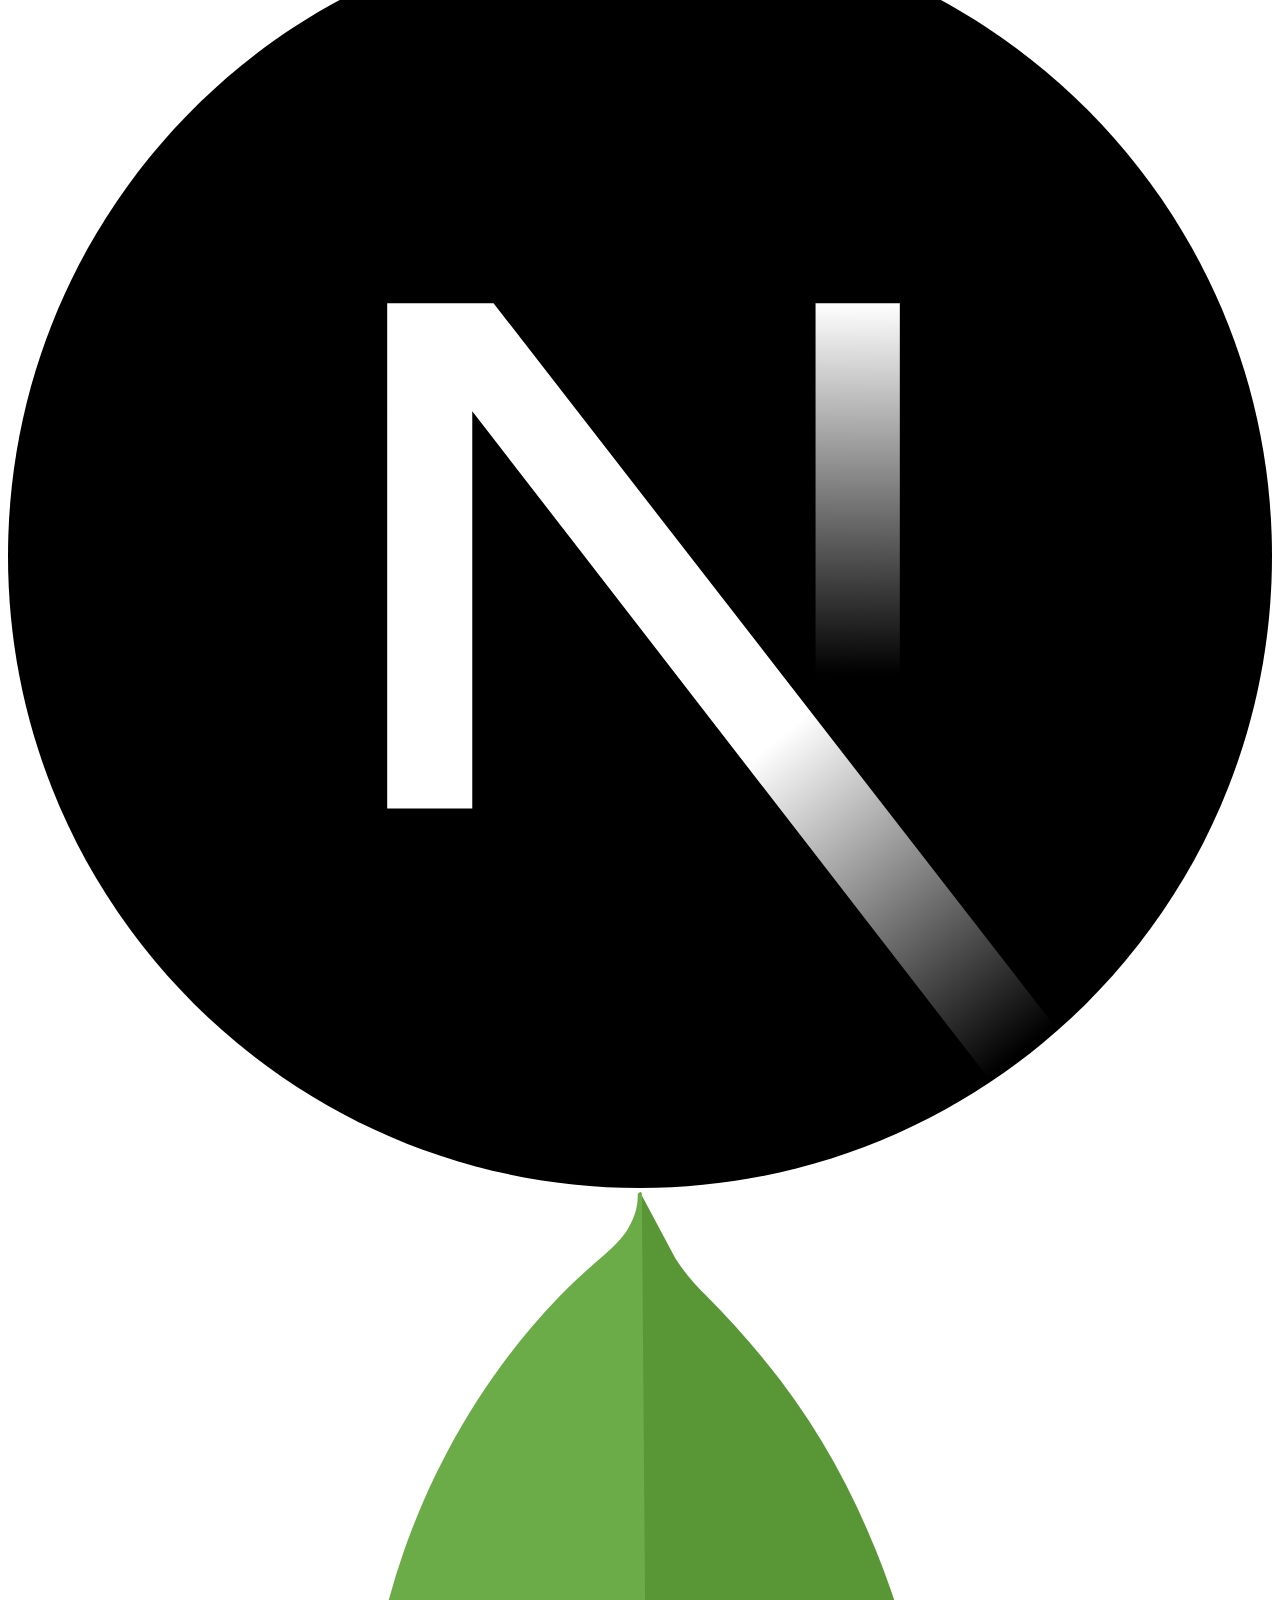
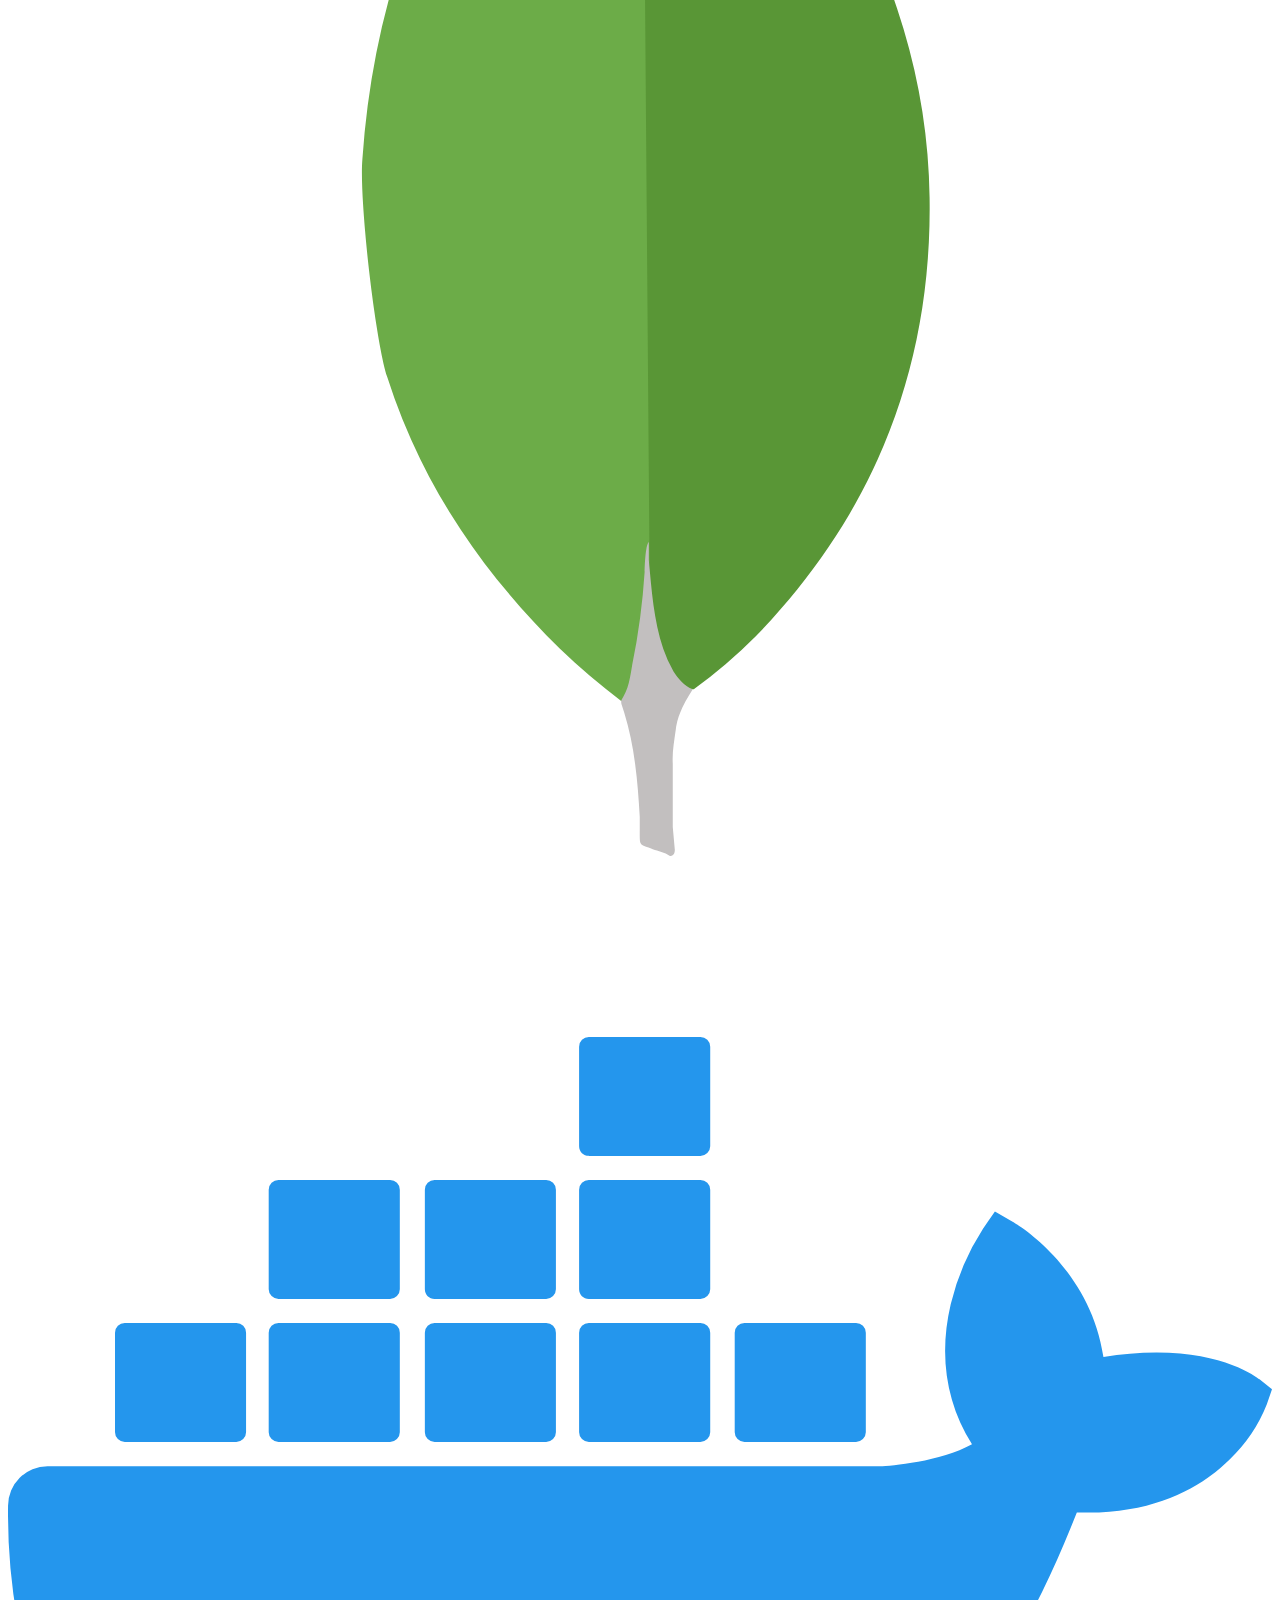
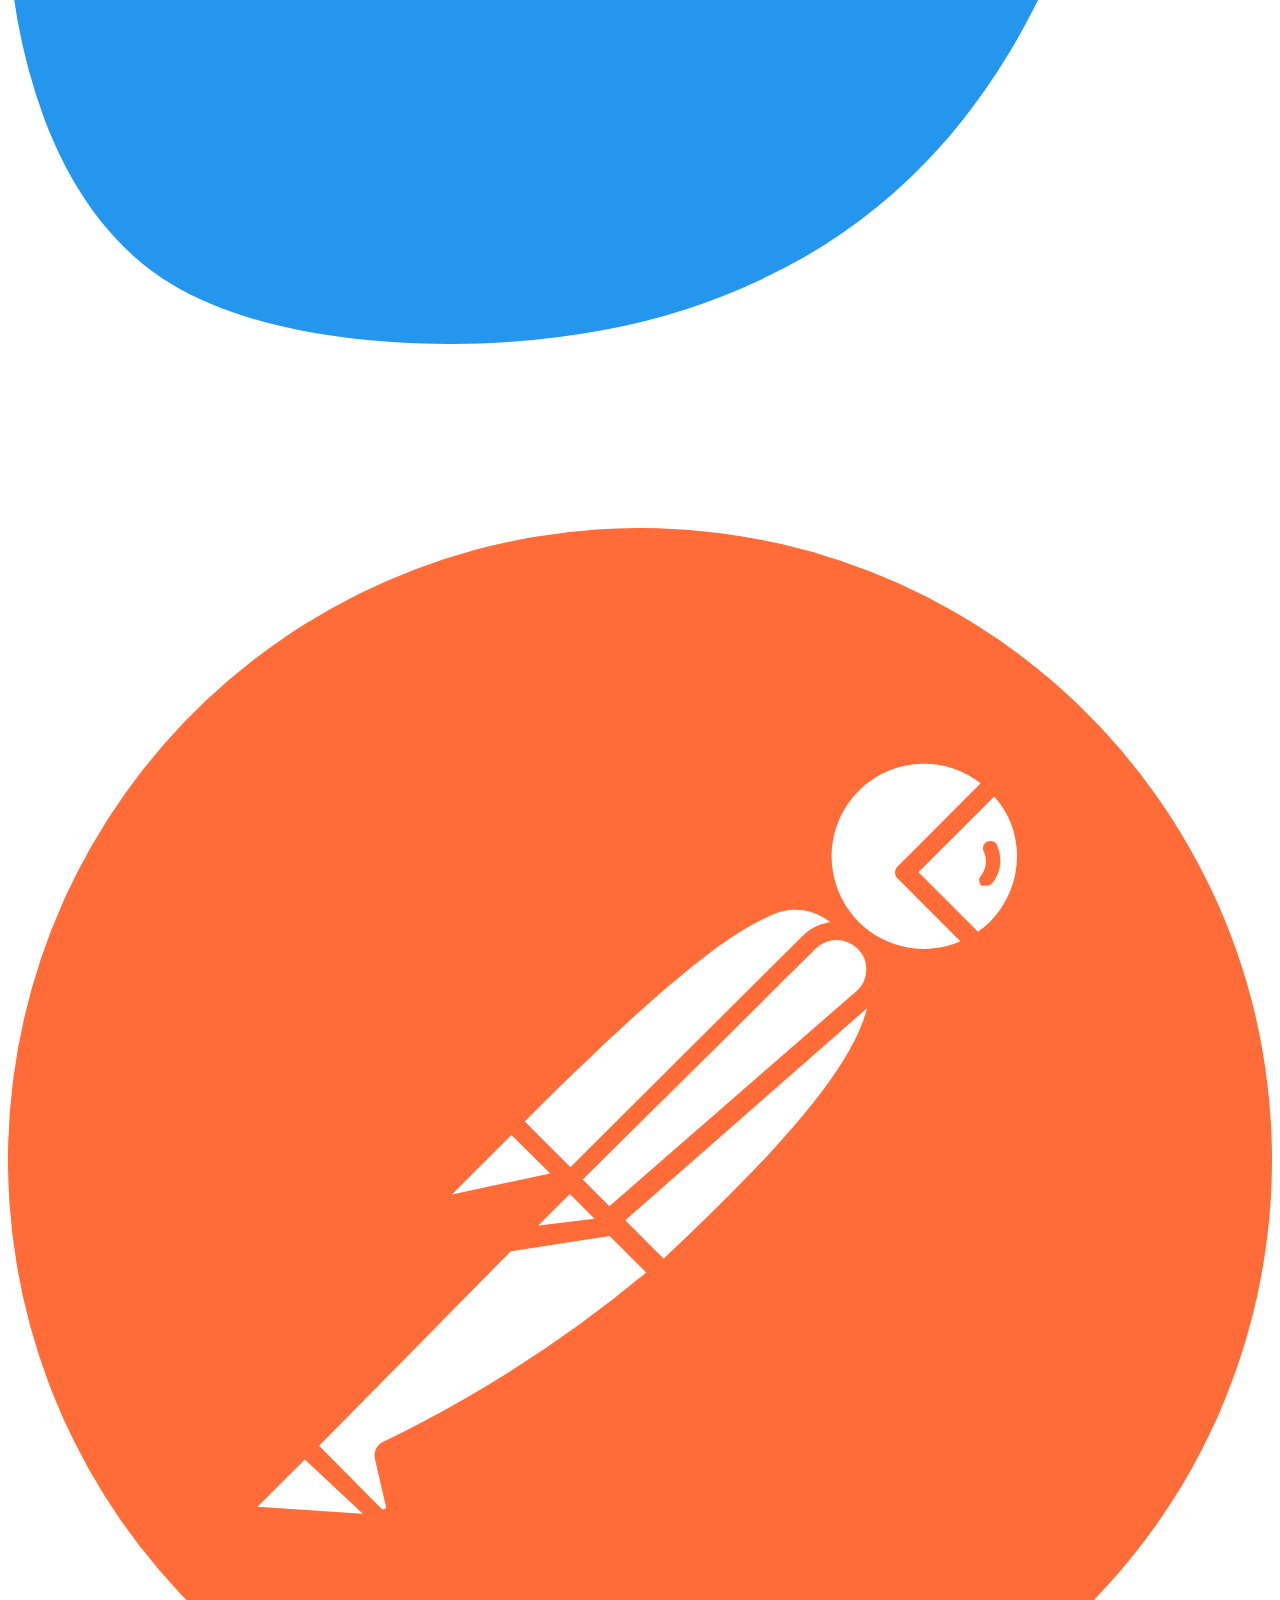
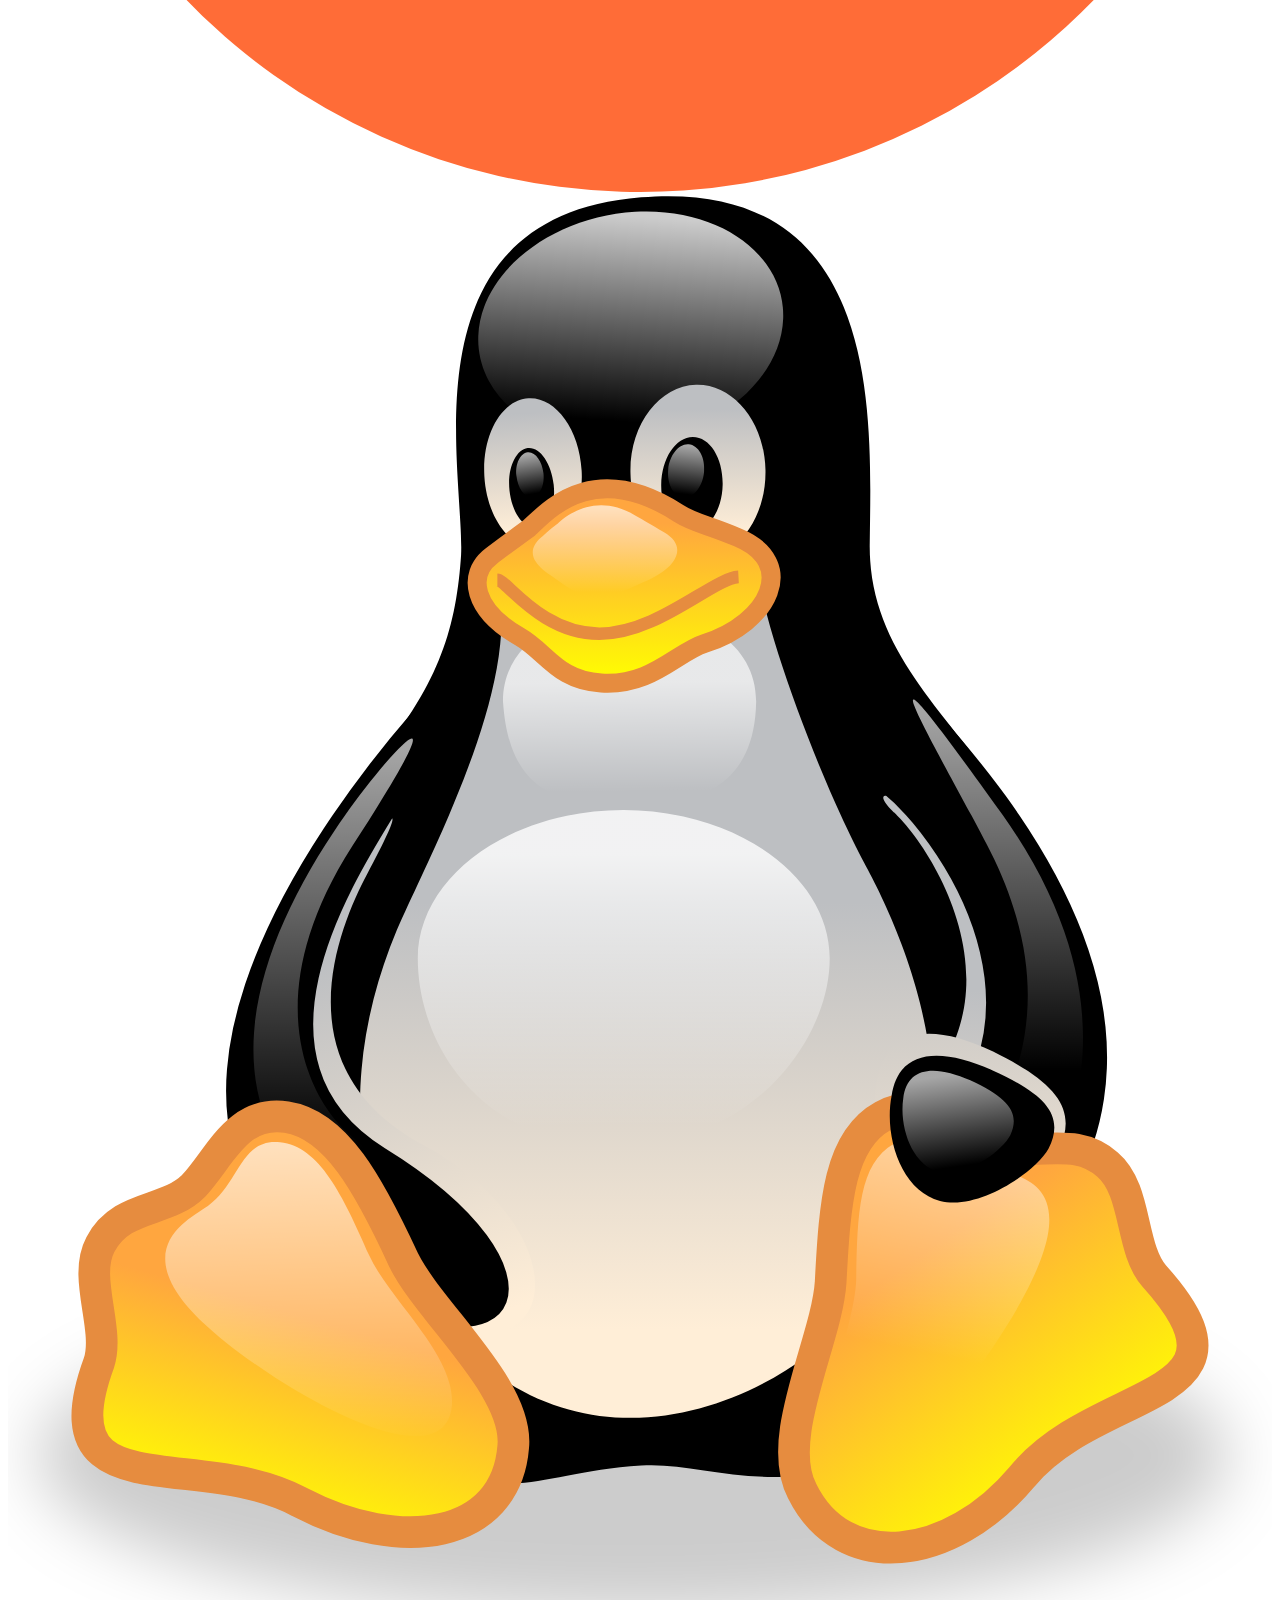
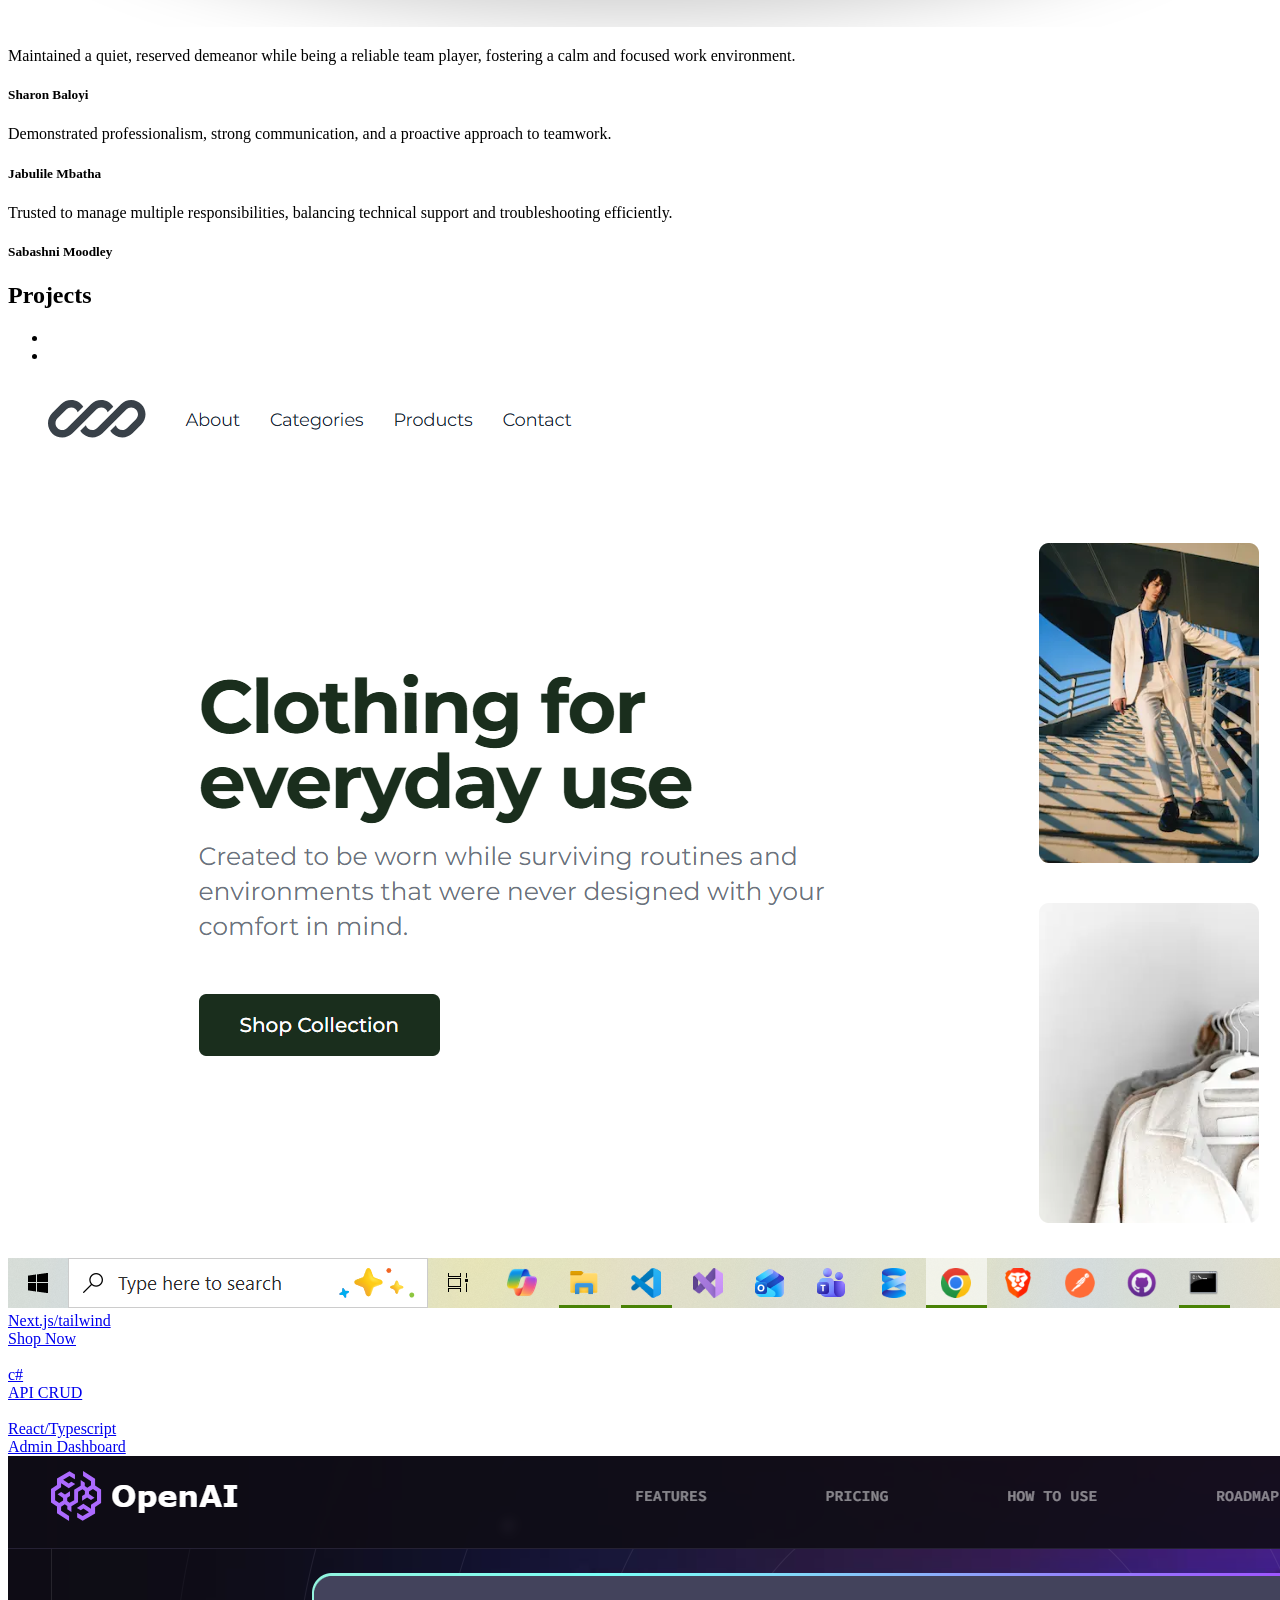
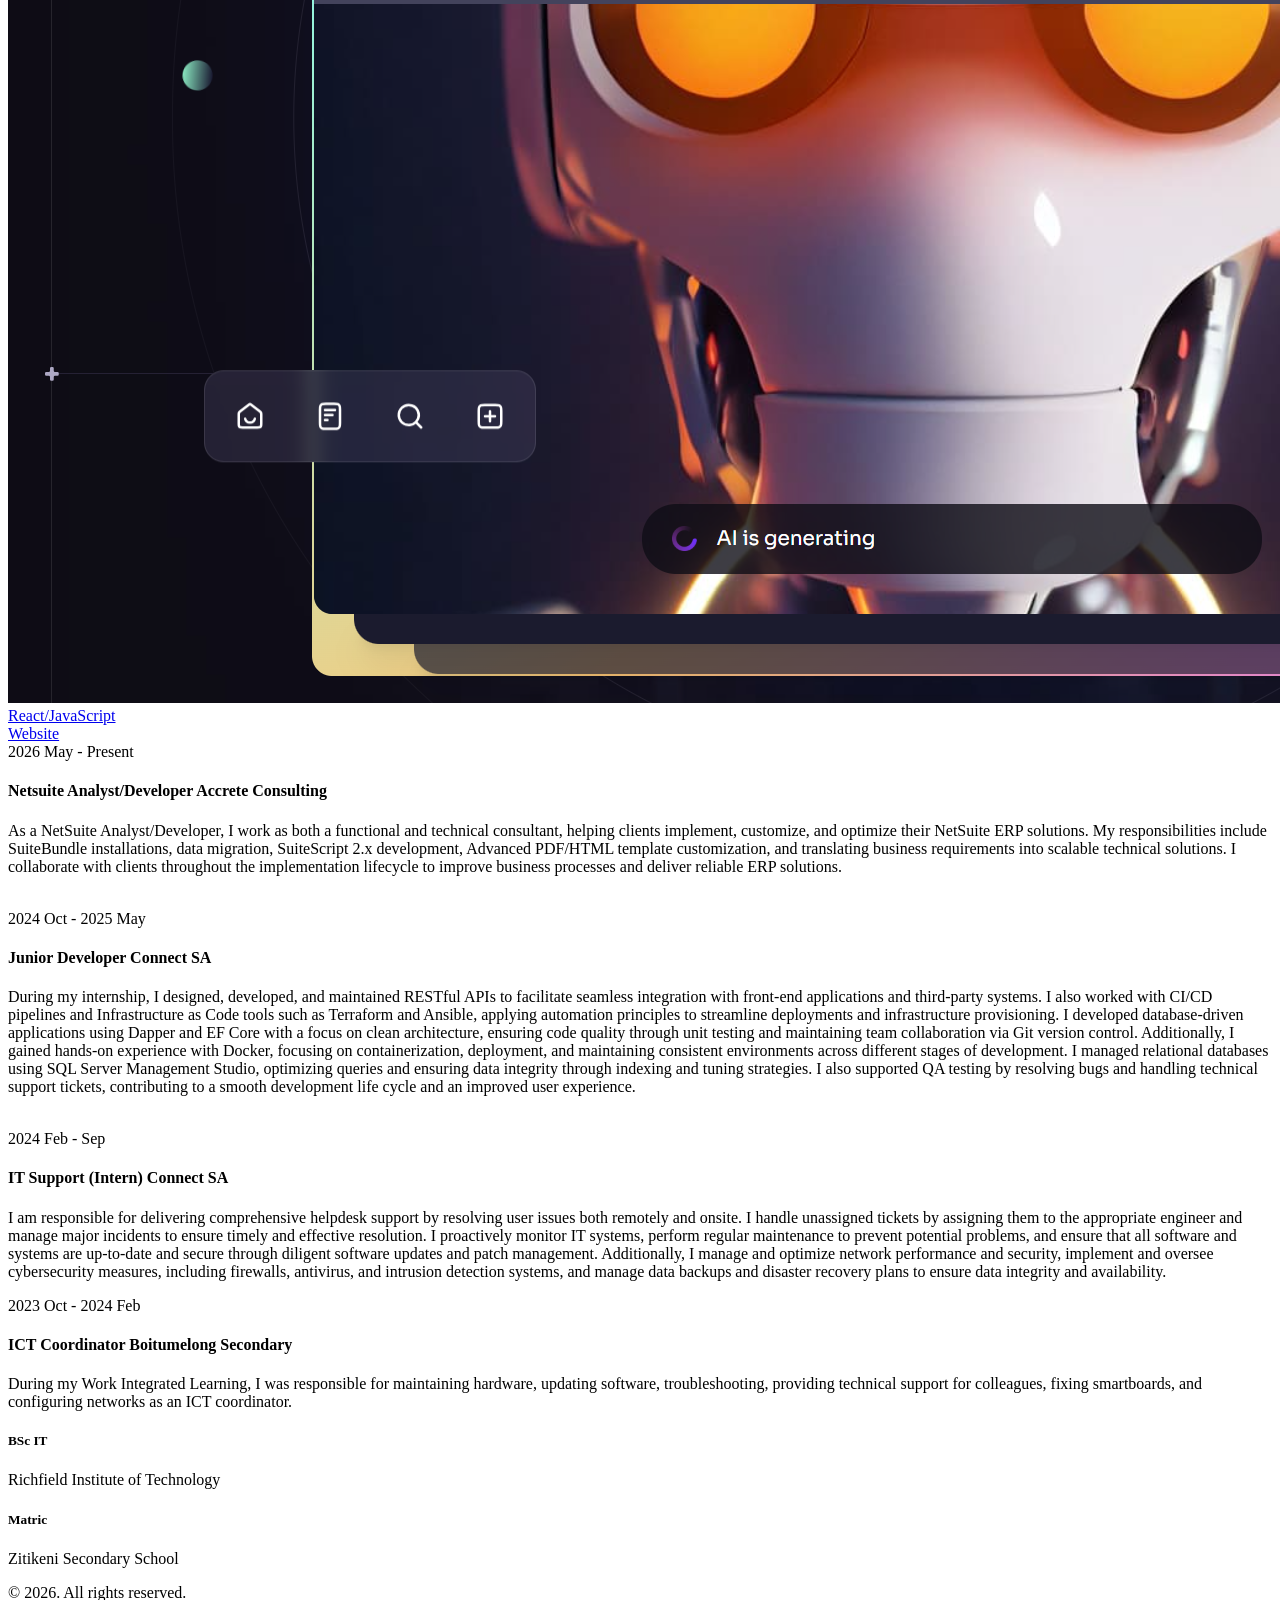
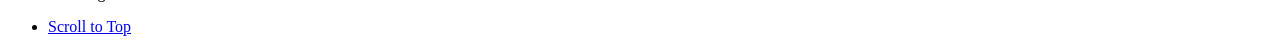
==== commit 6253def7: "update exp" ====
--- a/index.html
+++ b/index.html
@@ -6,7 +6,7 @@
 		<meta name="viewport" content="width=device-width, initial-scale=1, shrink-to-fit=no">
 		<meta name="description" content="">
 		<meta name="keywords" content="">
-		<title>Khomo - Personal vCard/Portfolio Template</title>
+		<title>Khomo - Portfolio</title>
 		<!-- Favicon -->
 		<!-- CSS -->
 		<link href="assets/plugins/bootstrap/bootstrap.min.css" rel="stylesheet">
@@ -430,6 +430,29 @@
 				<div class="row g-5">
 					<div class="col-12 col-xxl-8">
 						<!-- Resume box 1 -->
+
+						<div class="row g-2 g-lg-4">
+							<div class="col-12 col-lg-3 text-lg-end">
+								<div class="dashed-box font-small font-family-secondary fw-medium uppercase">
+									<span>2026 May - Present</span>
+								</div>
+							</div>
+							<div class="col-12 col-lg-9">
+								<h4>Netsuite Analyst/Developer <span class="fst-italic fw-medium text-lighter-30">Accrete Consulting</span></h4>
+							<p>
+								As a NetSuite Analyst/Developer, I work as both a functional and technical consultant, helping clients implement, customize, and 
+								optimize their NetSuite ERP solutions. My responsibilities include SuiteBundle installations, data migration, SuiteScript 2.x
+								development, Advanced PDF/HTML template customization, and translating business requirements into scalable technical
+								solutions. I collaborate with clients throughout the implementation lifecycle to improve business processes and 
+								deliver reliable ERP solutions.
+
+							</p>
+							<br>
+							</div>
+						</div>
+						<!-- Resume box 2 -->
+
+
 						<div class="row g-2 g-lg-4">
 							<div class="col-12 col-lg-3 text-lg-end">
 								<div class="dashed-box font-small font-family-secondary fw-medium uppercase">
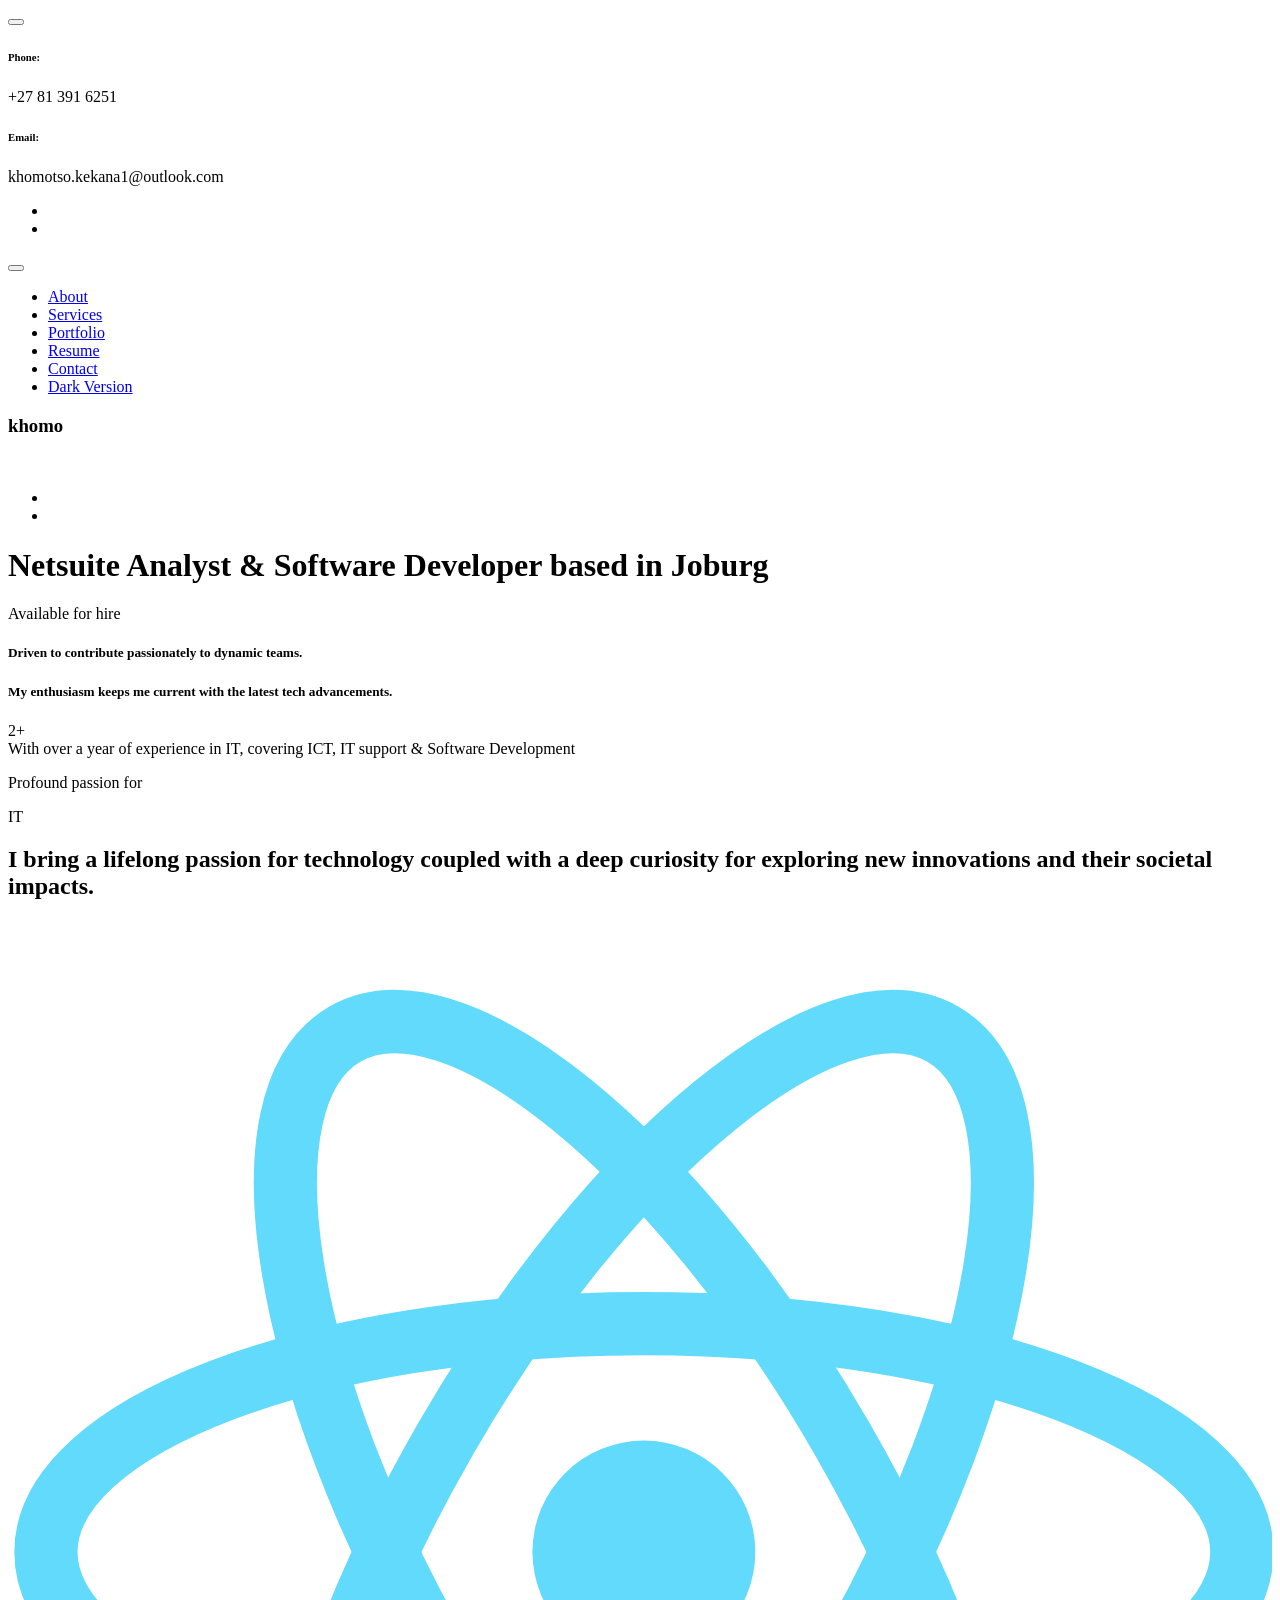
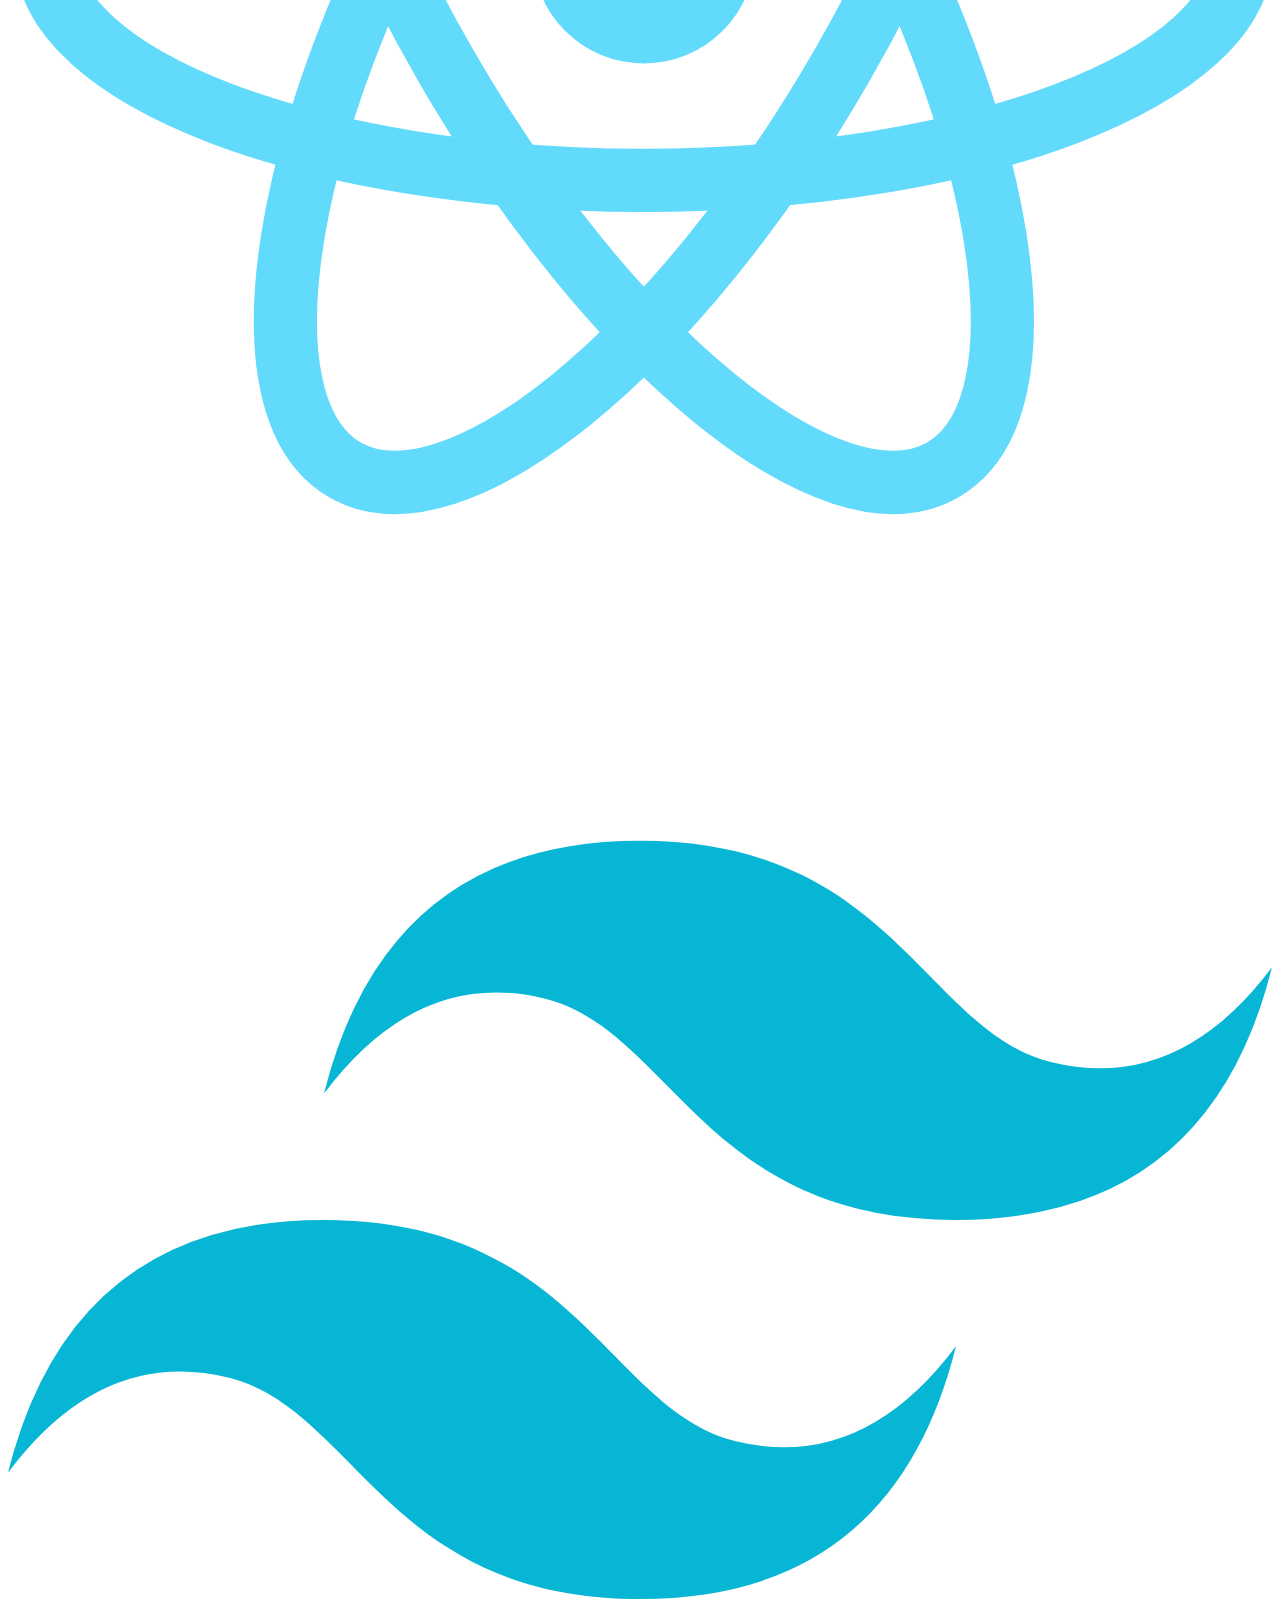
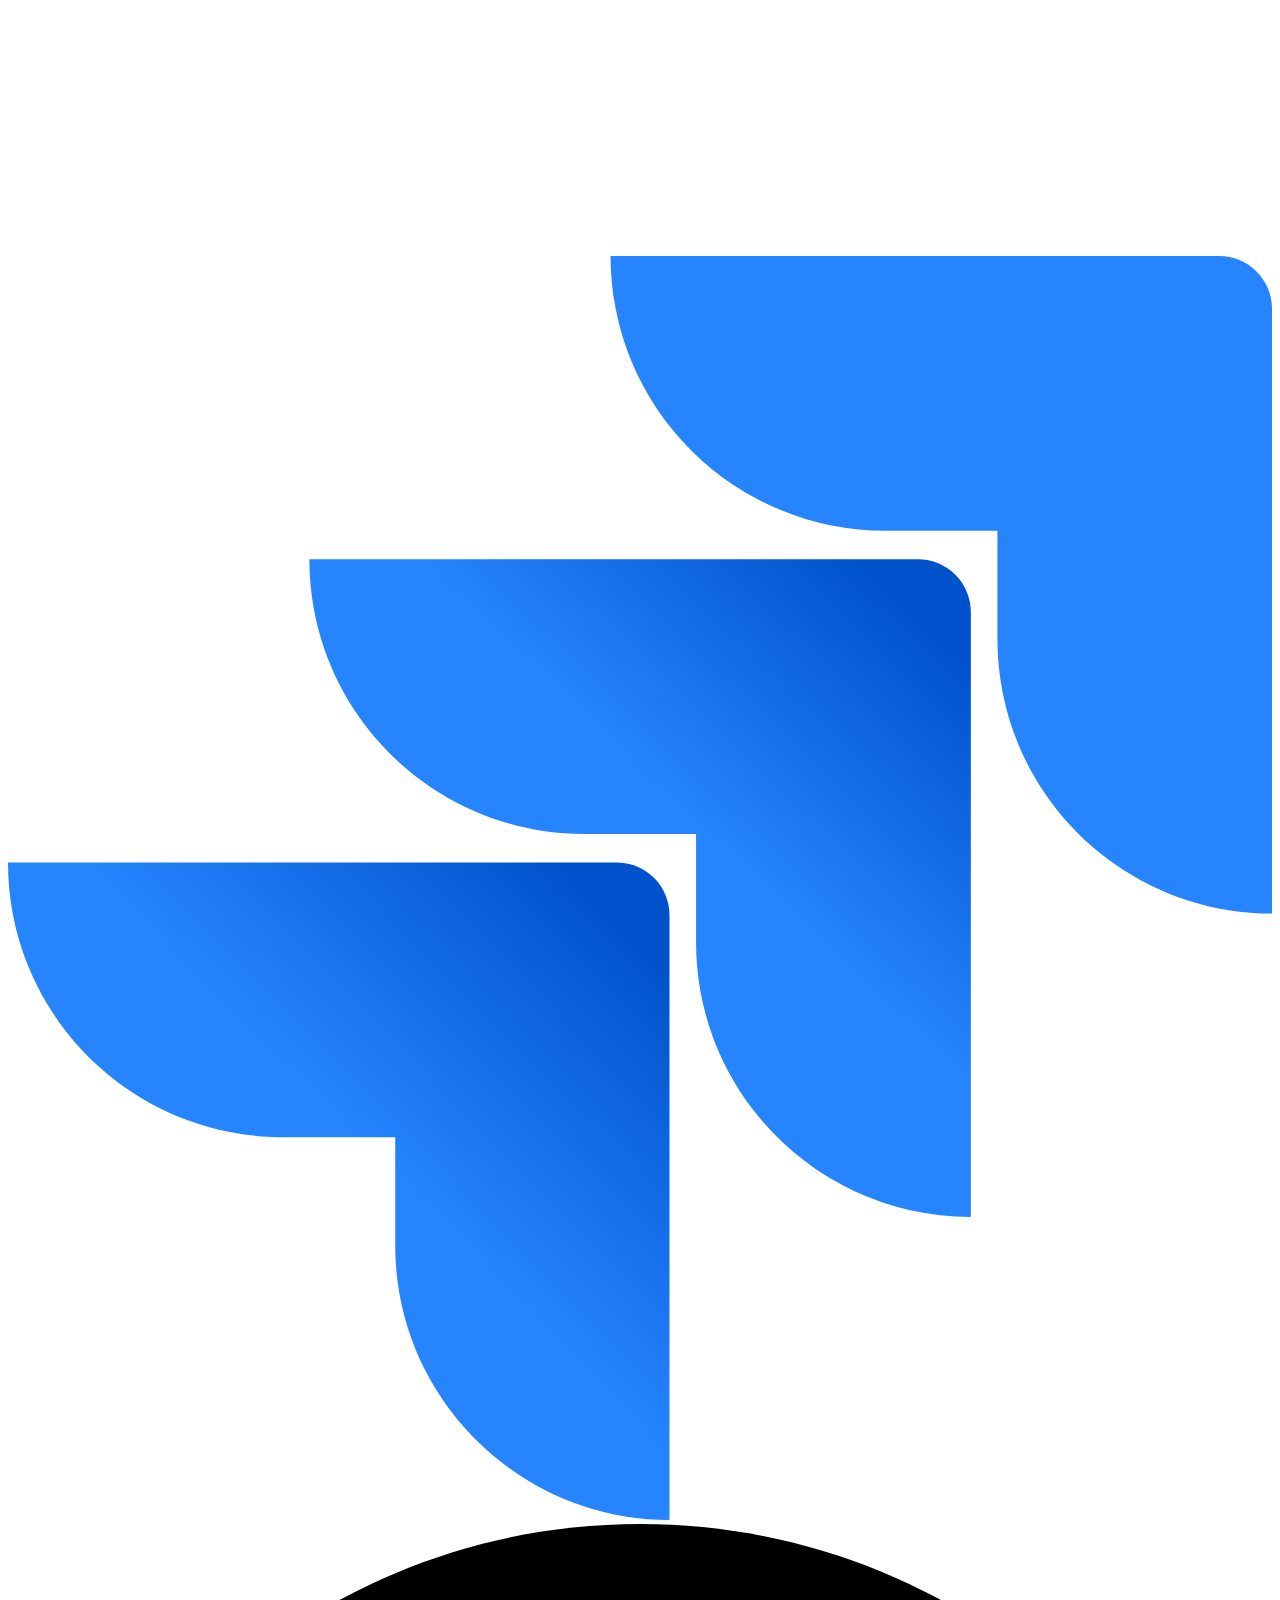
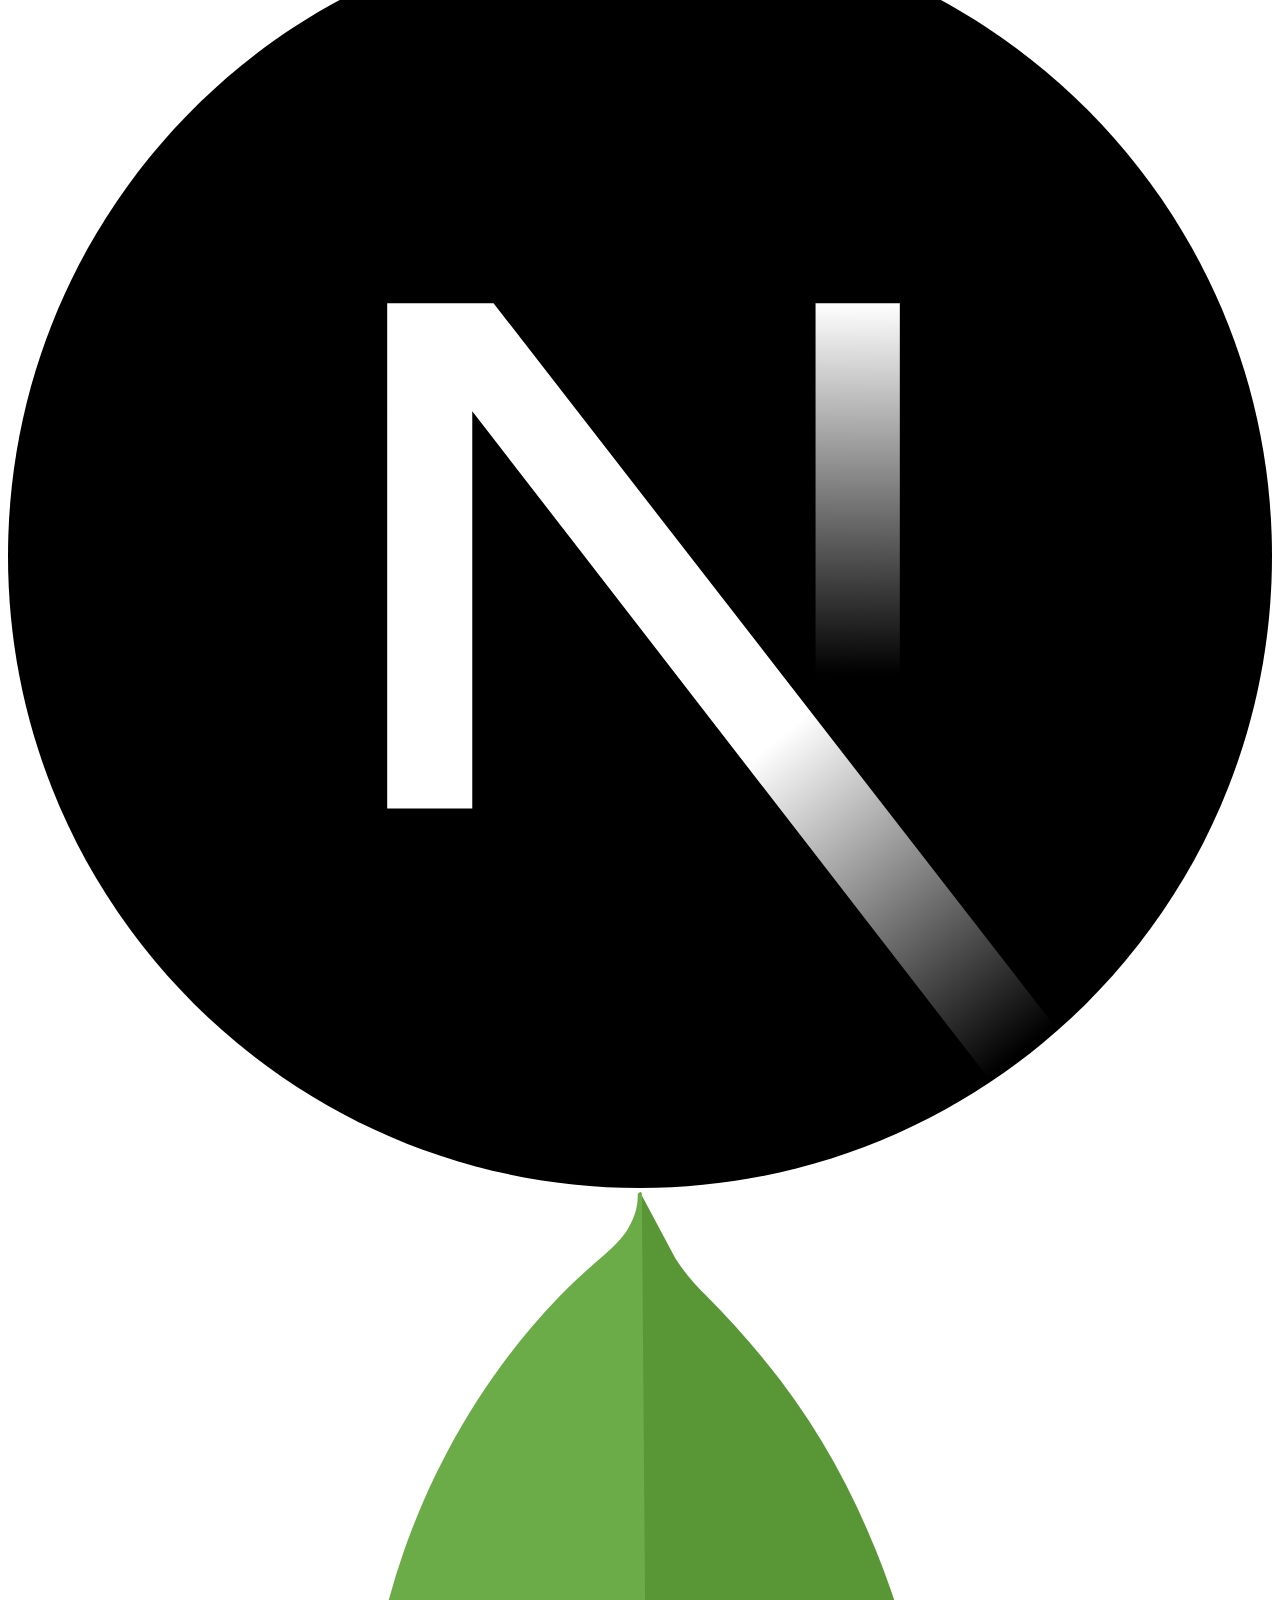
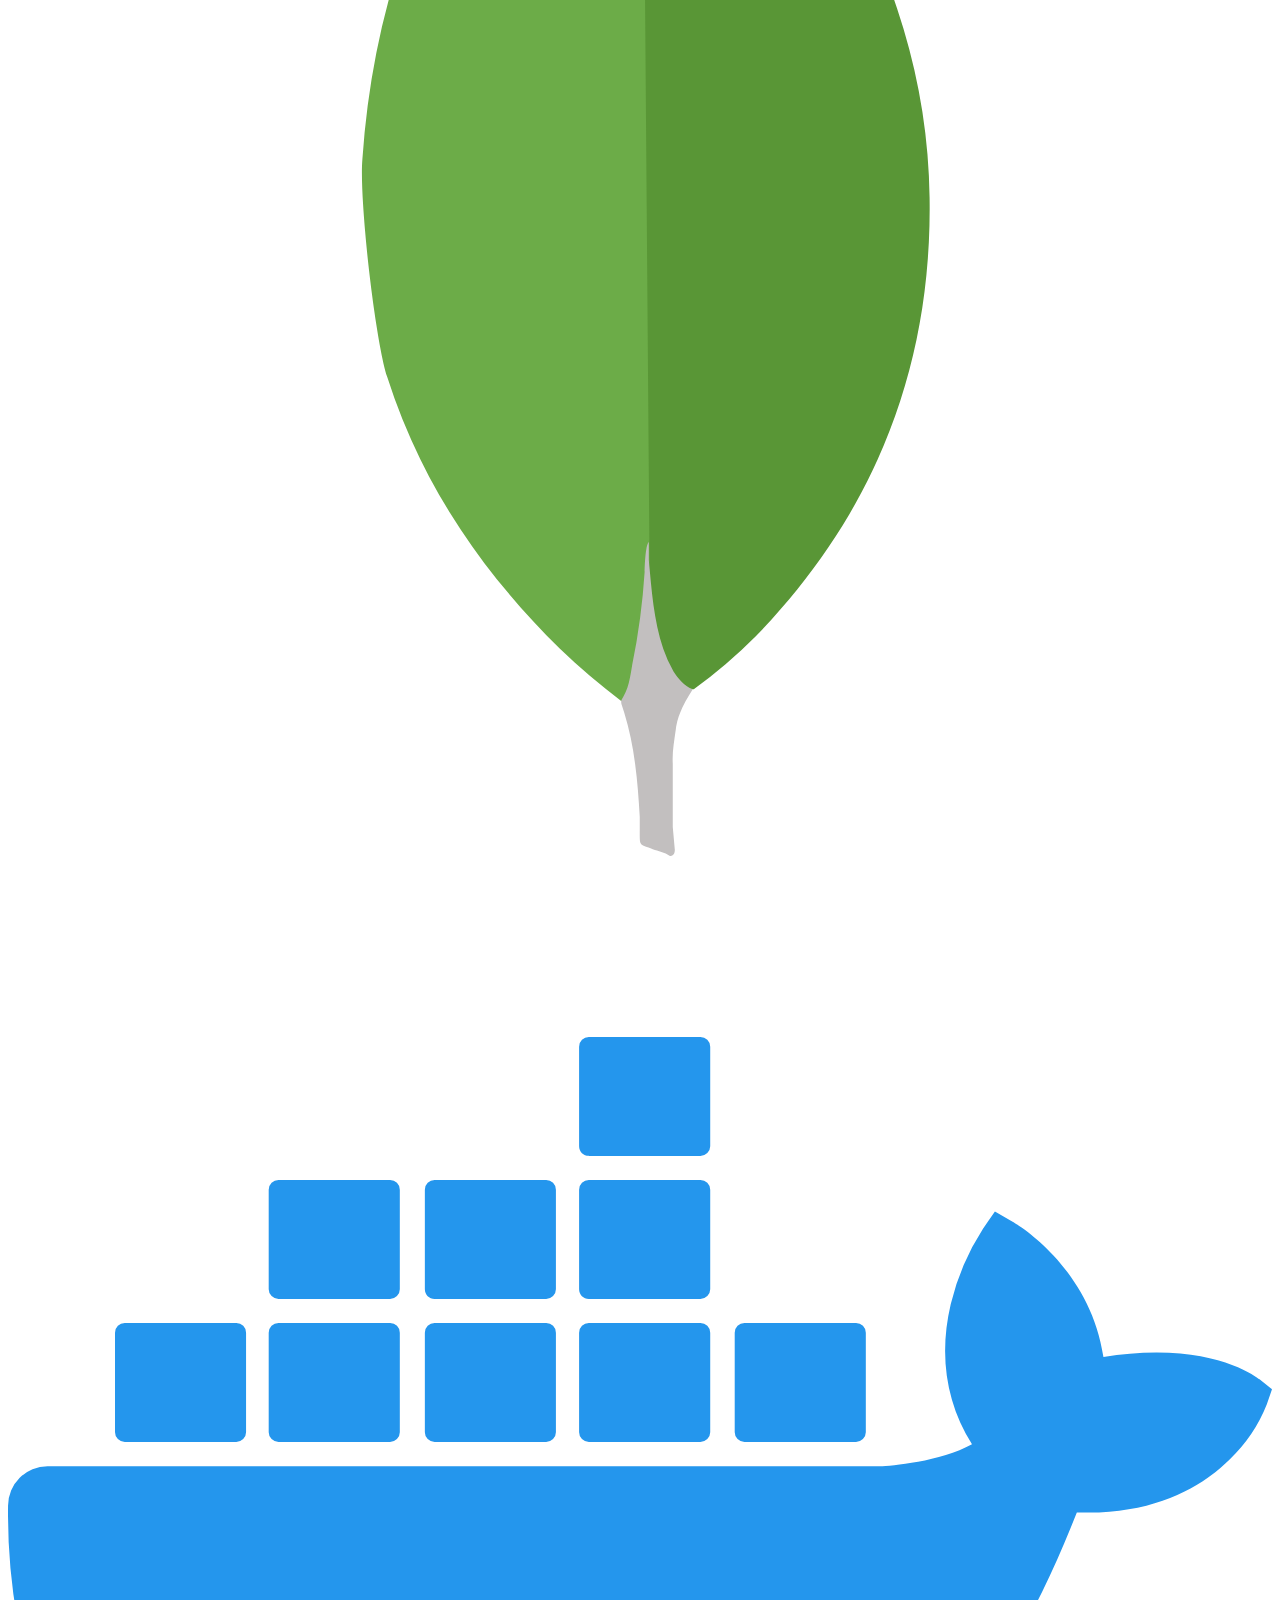
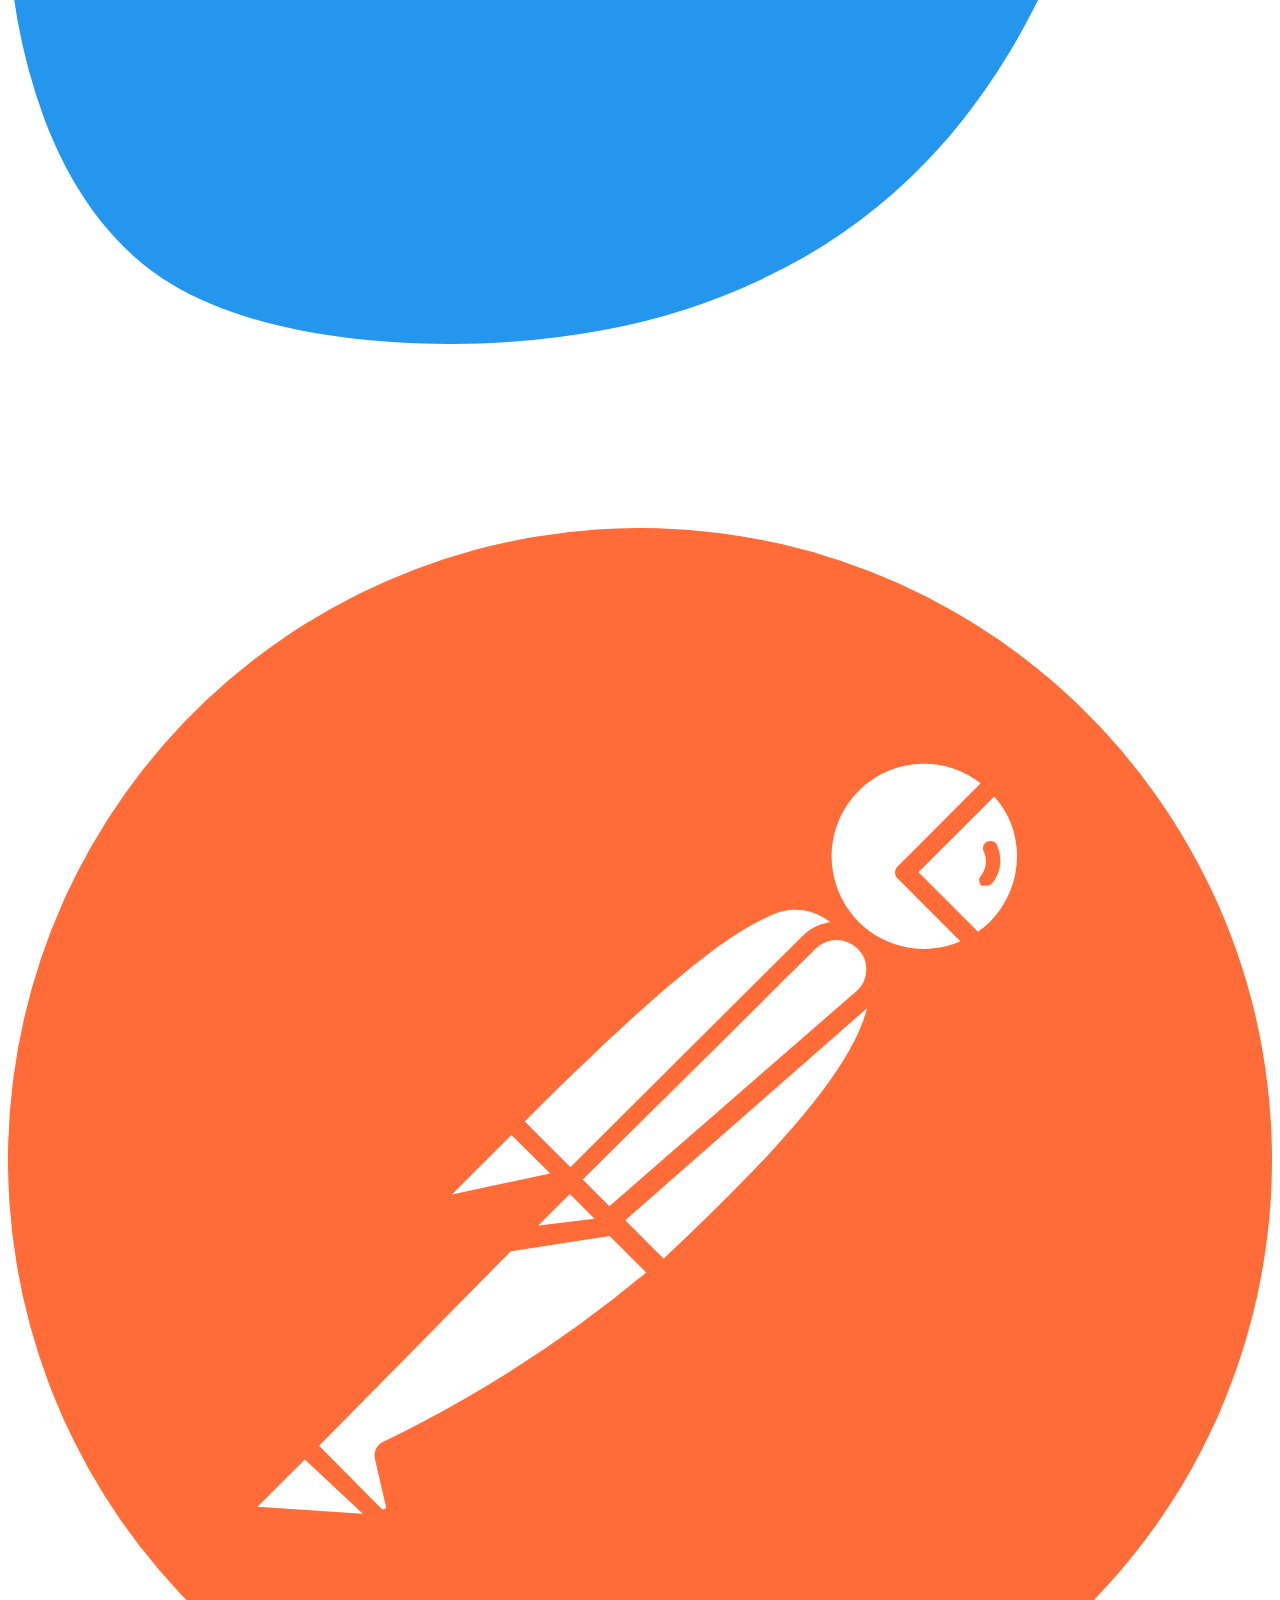
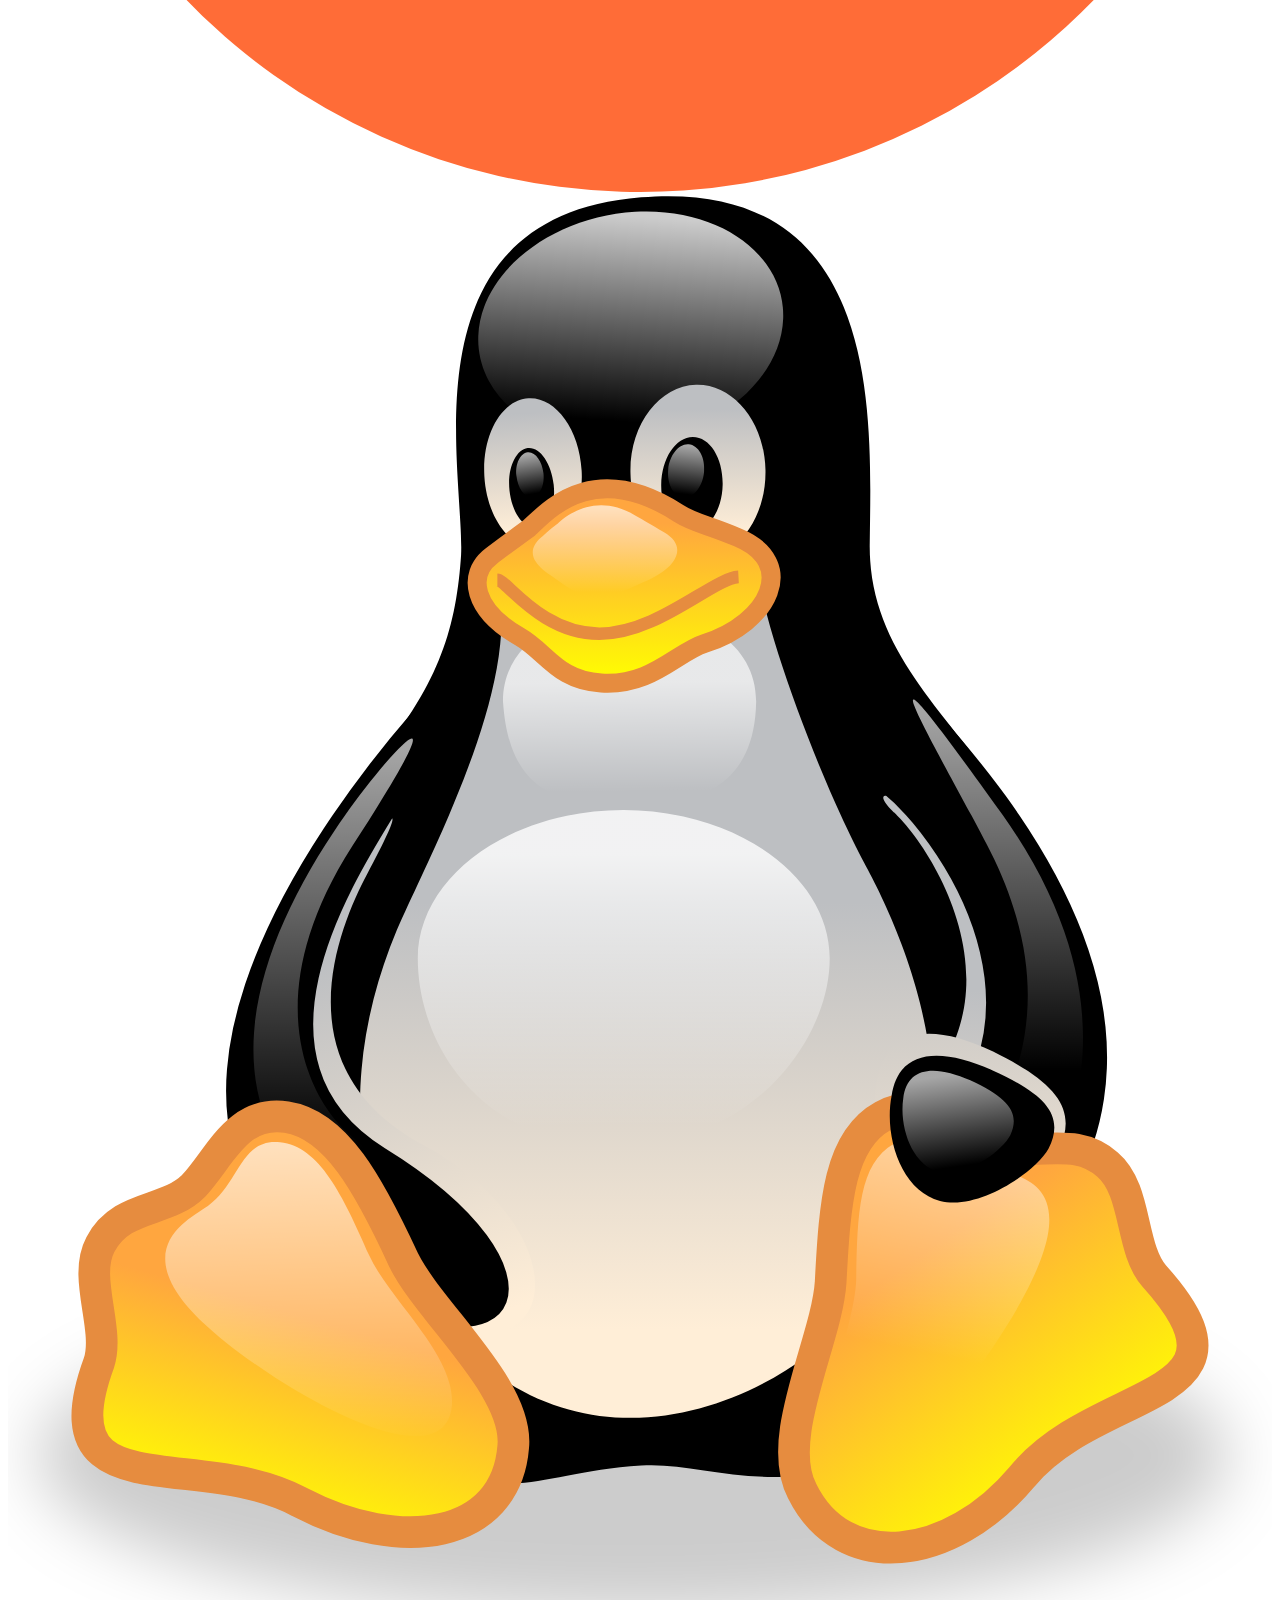
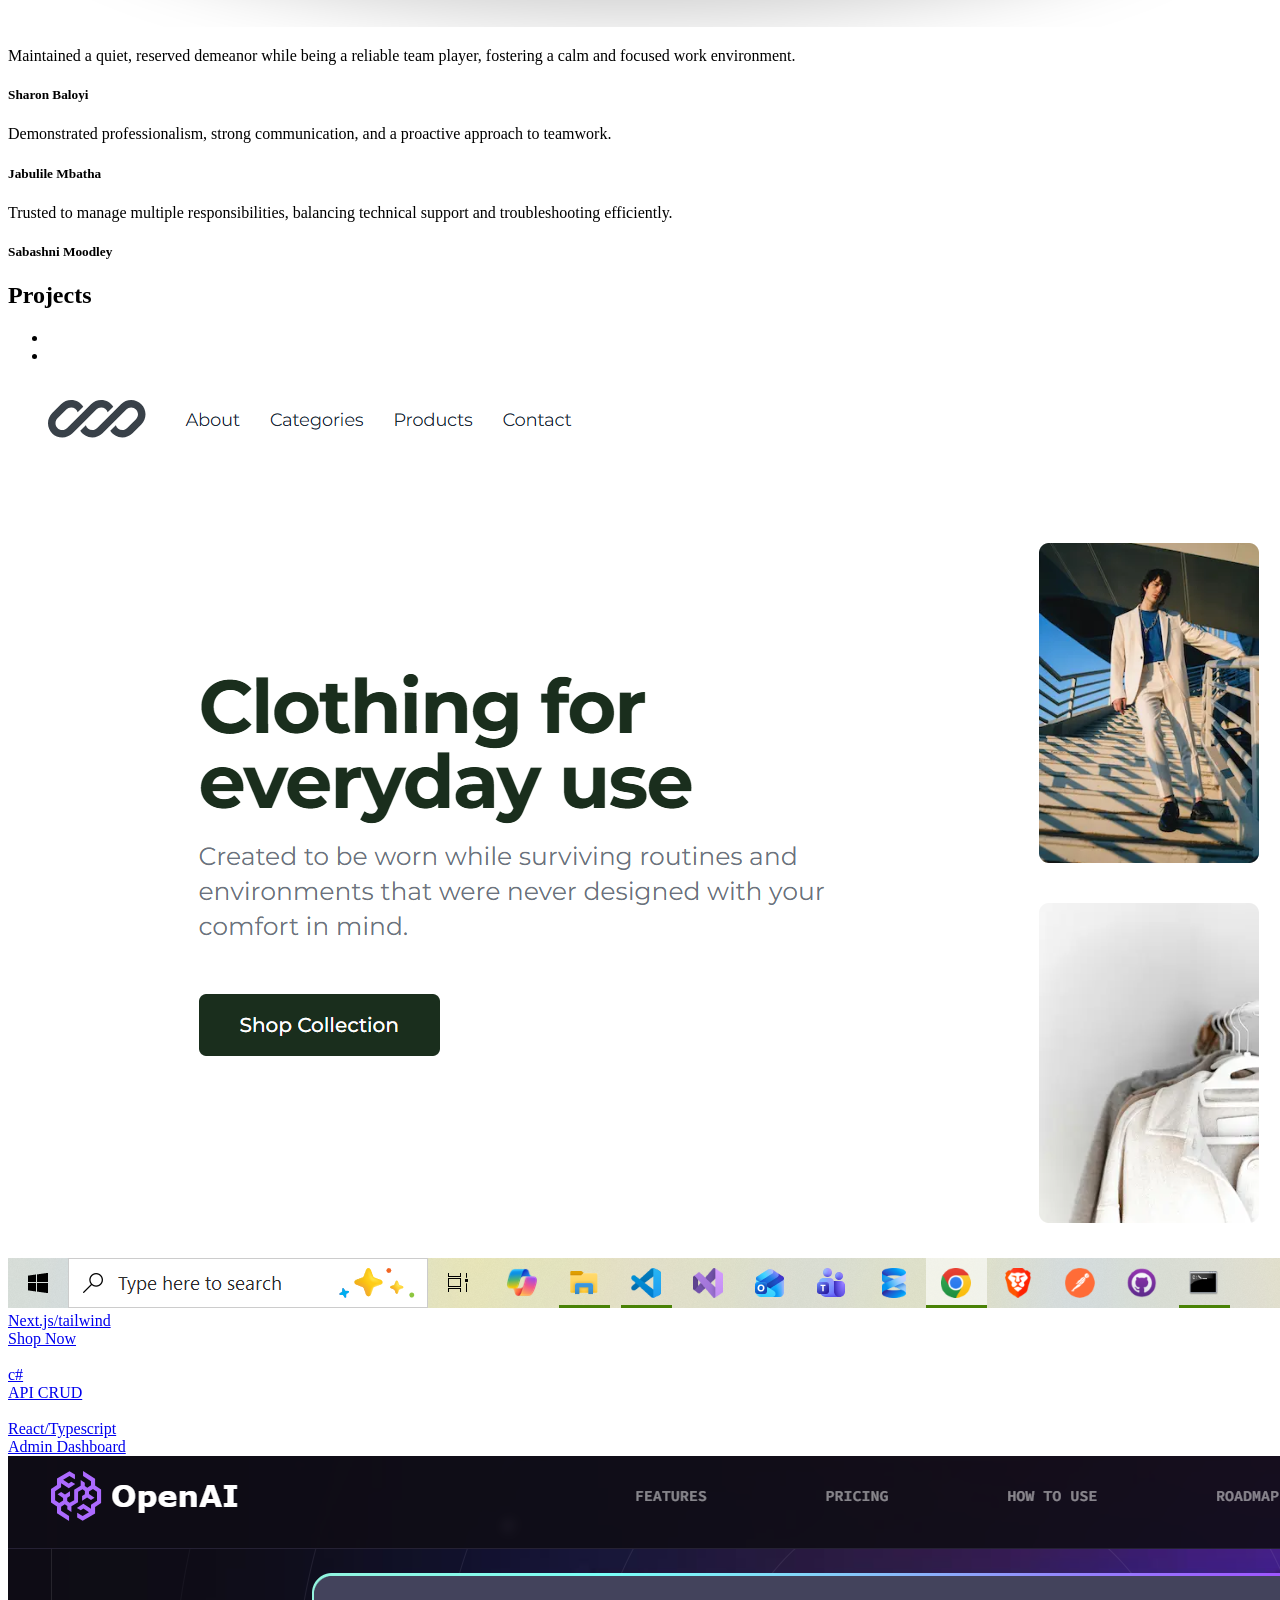
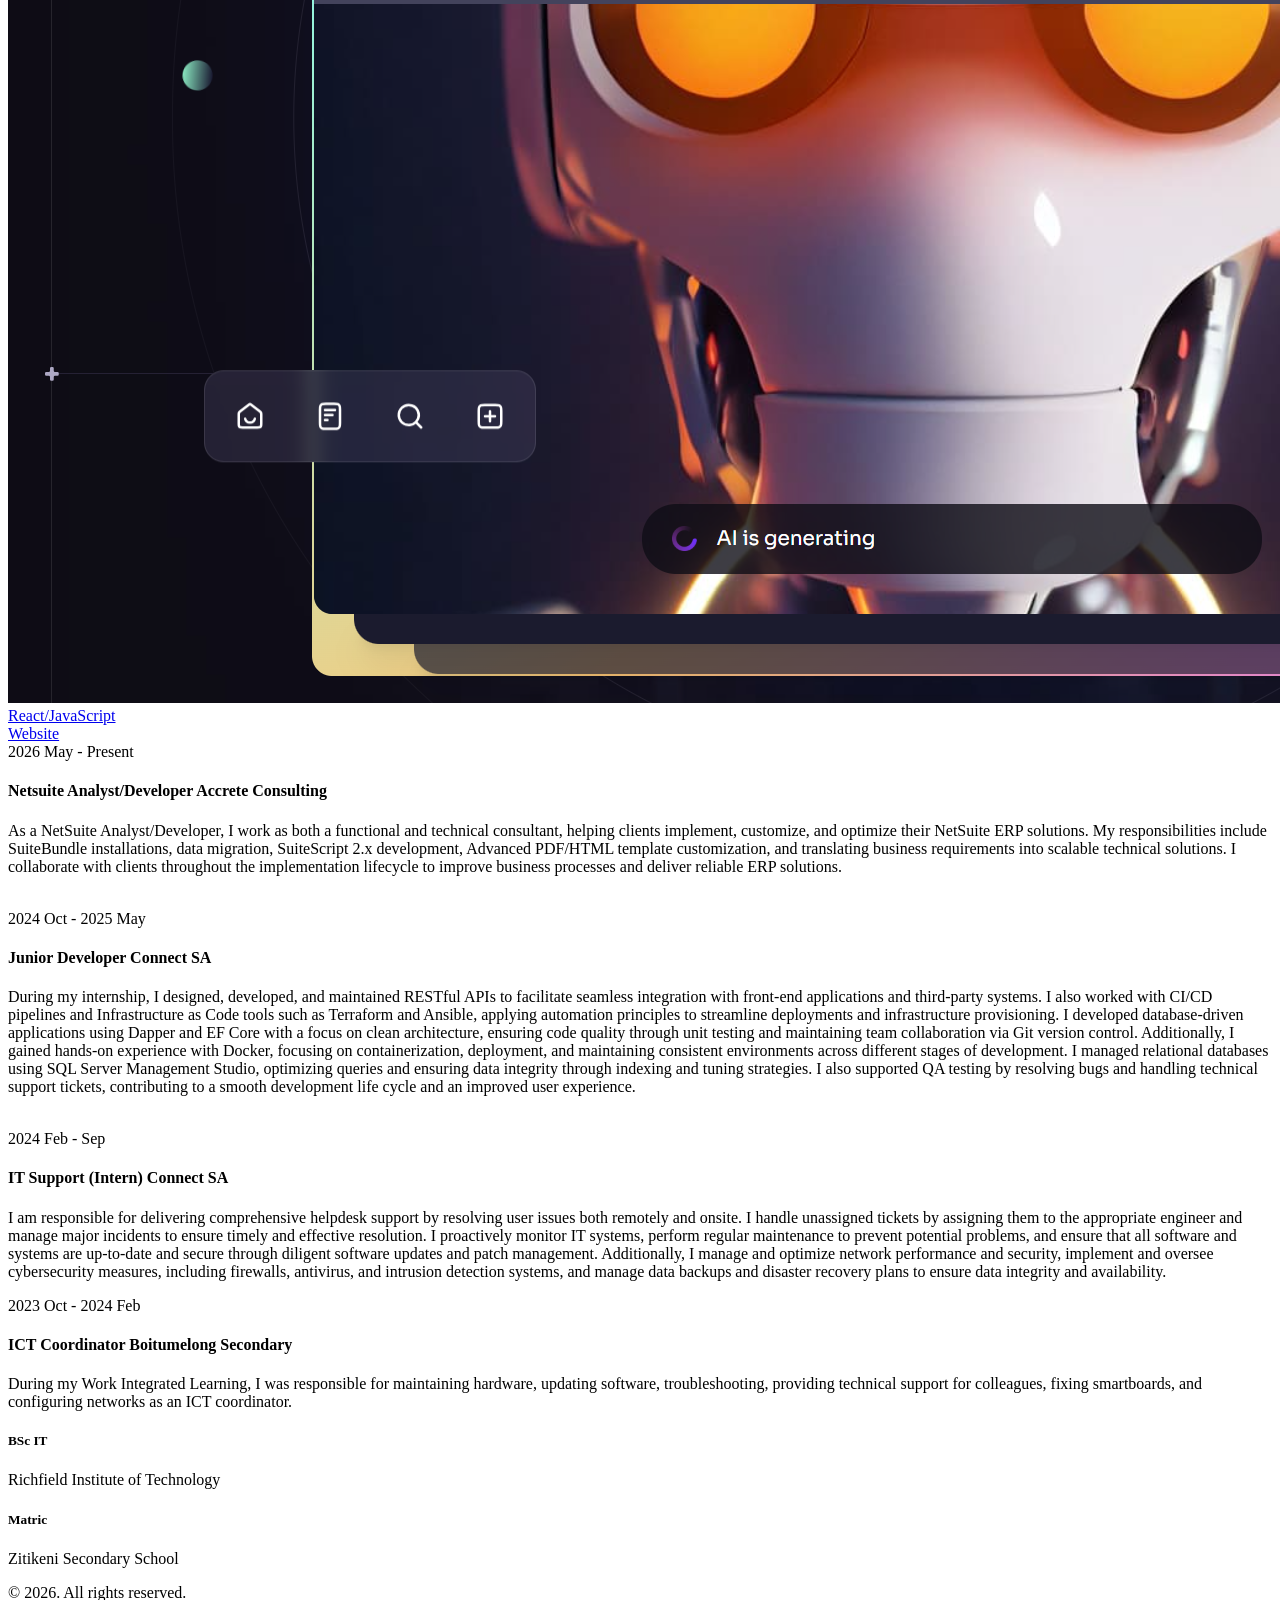
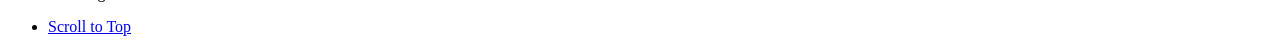
==== commit 119ebd9c: "update bio" ====
--- a/index.html
+++ b/index.html
@@ -89,7 +89,7 @@
 						</div>
 					</div>
 					<div class="col-12 col-md-8 col-xxl-9 order-md-1">
-						<h1 class="display-3 fw-medium">Hello World! I'm Khomotso Kekana. A Software Developer based in Joburg
+						<h1 class="display-3 fw-medium">Netsuite Analyst & Software Developer based in Joburg
 						</h1>
 						<div class="hire-status mt-3">
 							<span class="dot-available"></span>
@@ -136,7 +136,7 @@
 					<div class="col-12 col-xl-4 align-self-stretch">
 						<div class="bg-theme border-radius p-4 p-md-5 box-shadow h-100 d-flex align-items-center">
 							<div>
-								<div class="h1 display-2 font-family-tertiary fw-semi-bold stroke-text text-fade">1+</div>
+								<div class="h1 display-2 font-family-tertiary fw-semi-bold stroke-text text-fade">2+</div>
 								<span class="text-white">With over a year of experience in IT, covering ICT, IT support & Software Development</span>
 							</div>
 						</div>
@@ -429,8 +429,8 @@
 			<div class="container">
 				<div class="row g-5">
 					<div class="col-12 col-xxl-8">
+
 						<!-- Resume box 1 -->
-
 						<div class="row g-2 g-lg-4">
 							<div class="col-12 col-lg-3 text-lg-end">
 								<div class="dashed-box font-small font-family-secondary fw-medium uppercase">
@@ -473,7 +473,7 @@
 							<br>
 							</div>
 						</div>
-						<!-- Resume box 2 -->
+						<!-- Resume box 3 -->
 						<div class="row g-2 g-lg-4">
 							<div class="col-12 col-lg-3 text-lg-end">
 								<div class="dashed-box font-small font-family-secondary fw-medium uppercase">
@@ -491,7 +491,7 @@
 									 and manage data backups and disaster recovery plans to ensure data integrity and availability.</p>
 							</div>
 						</div>
-						<!-- Resume box 3 -->
+						<!-- Resume box 4 -->
 						<div class="row g-2 g-lg-4 mt-3 mt-lg-1">
 							<div class="col-12 col-lg-3 text-lg-end">
 								<div class="dashed-box font-small font-family-secondary fw-medium uppercase">
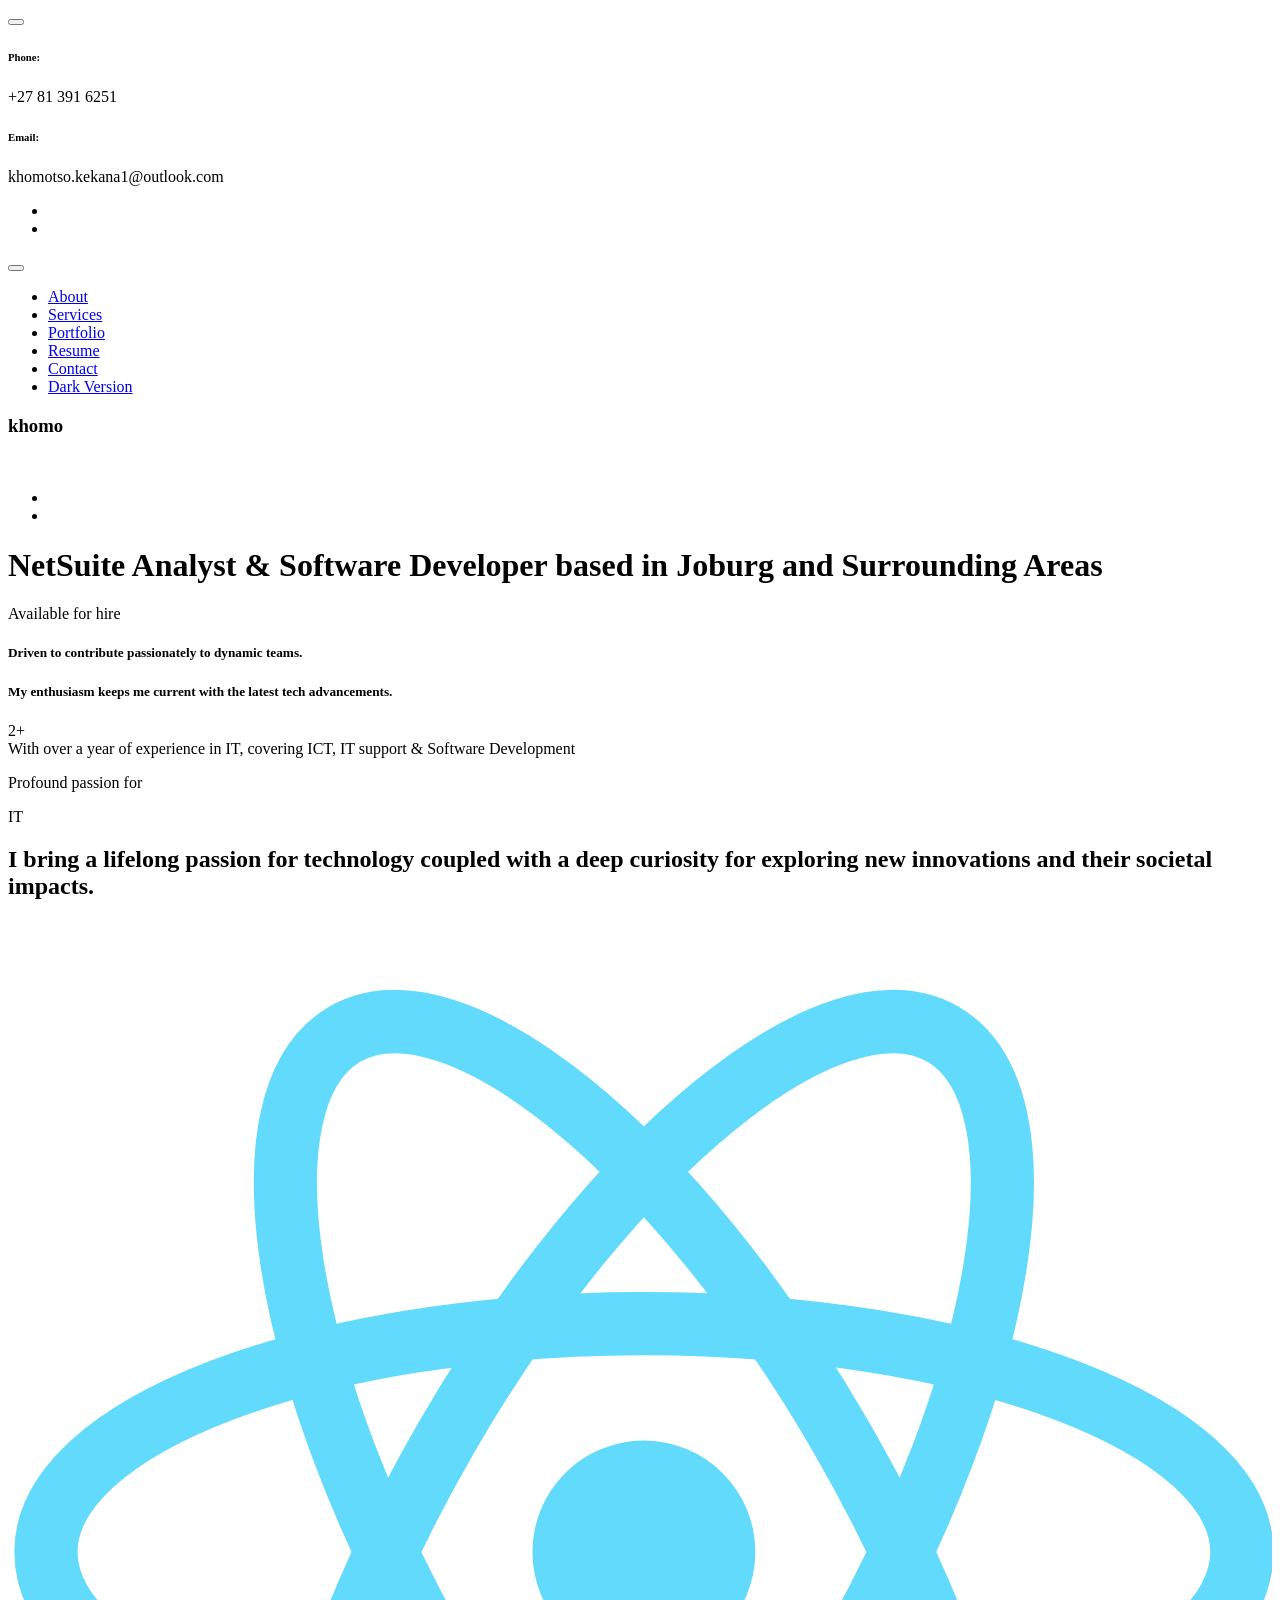
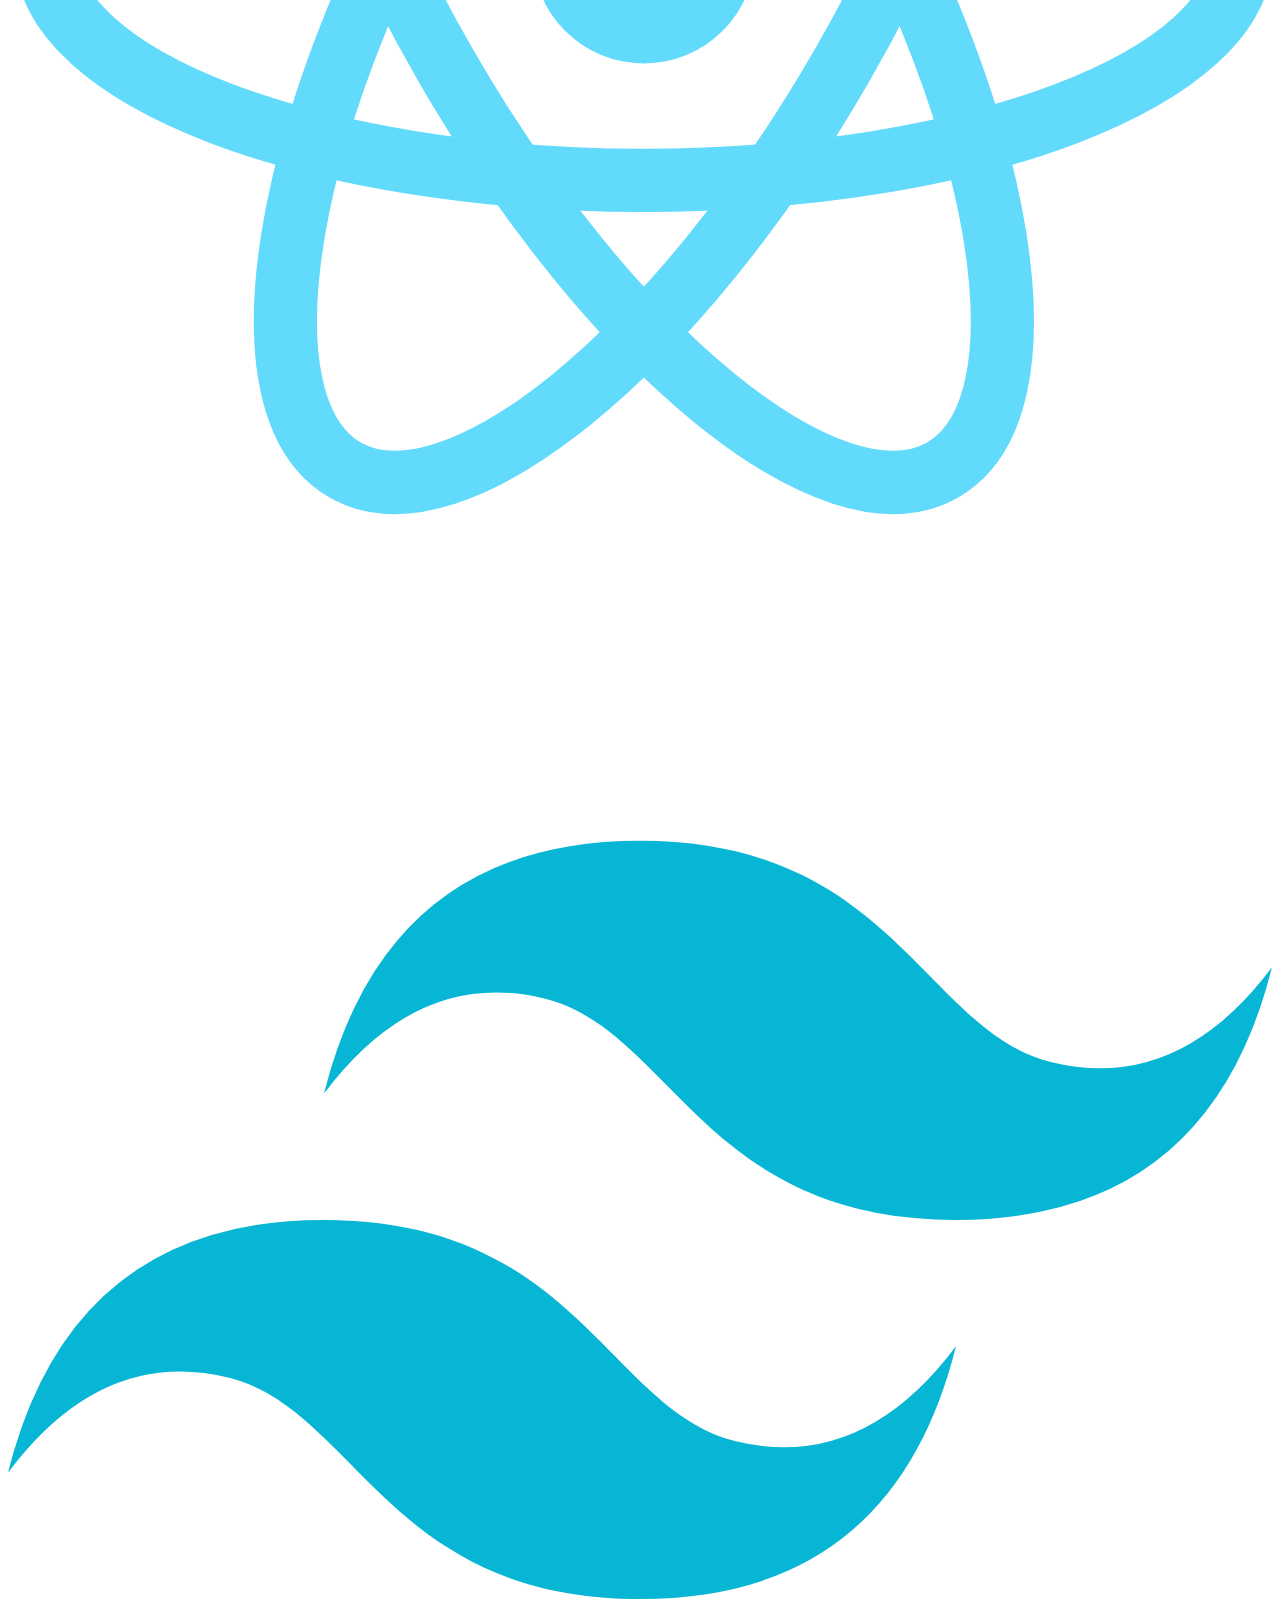
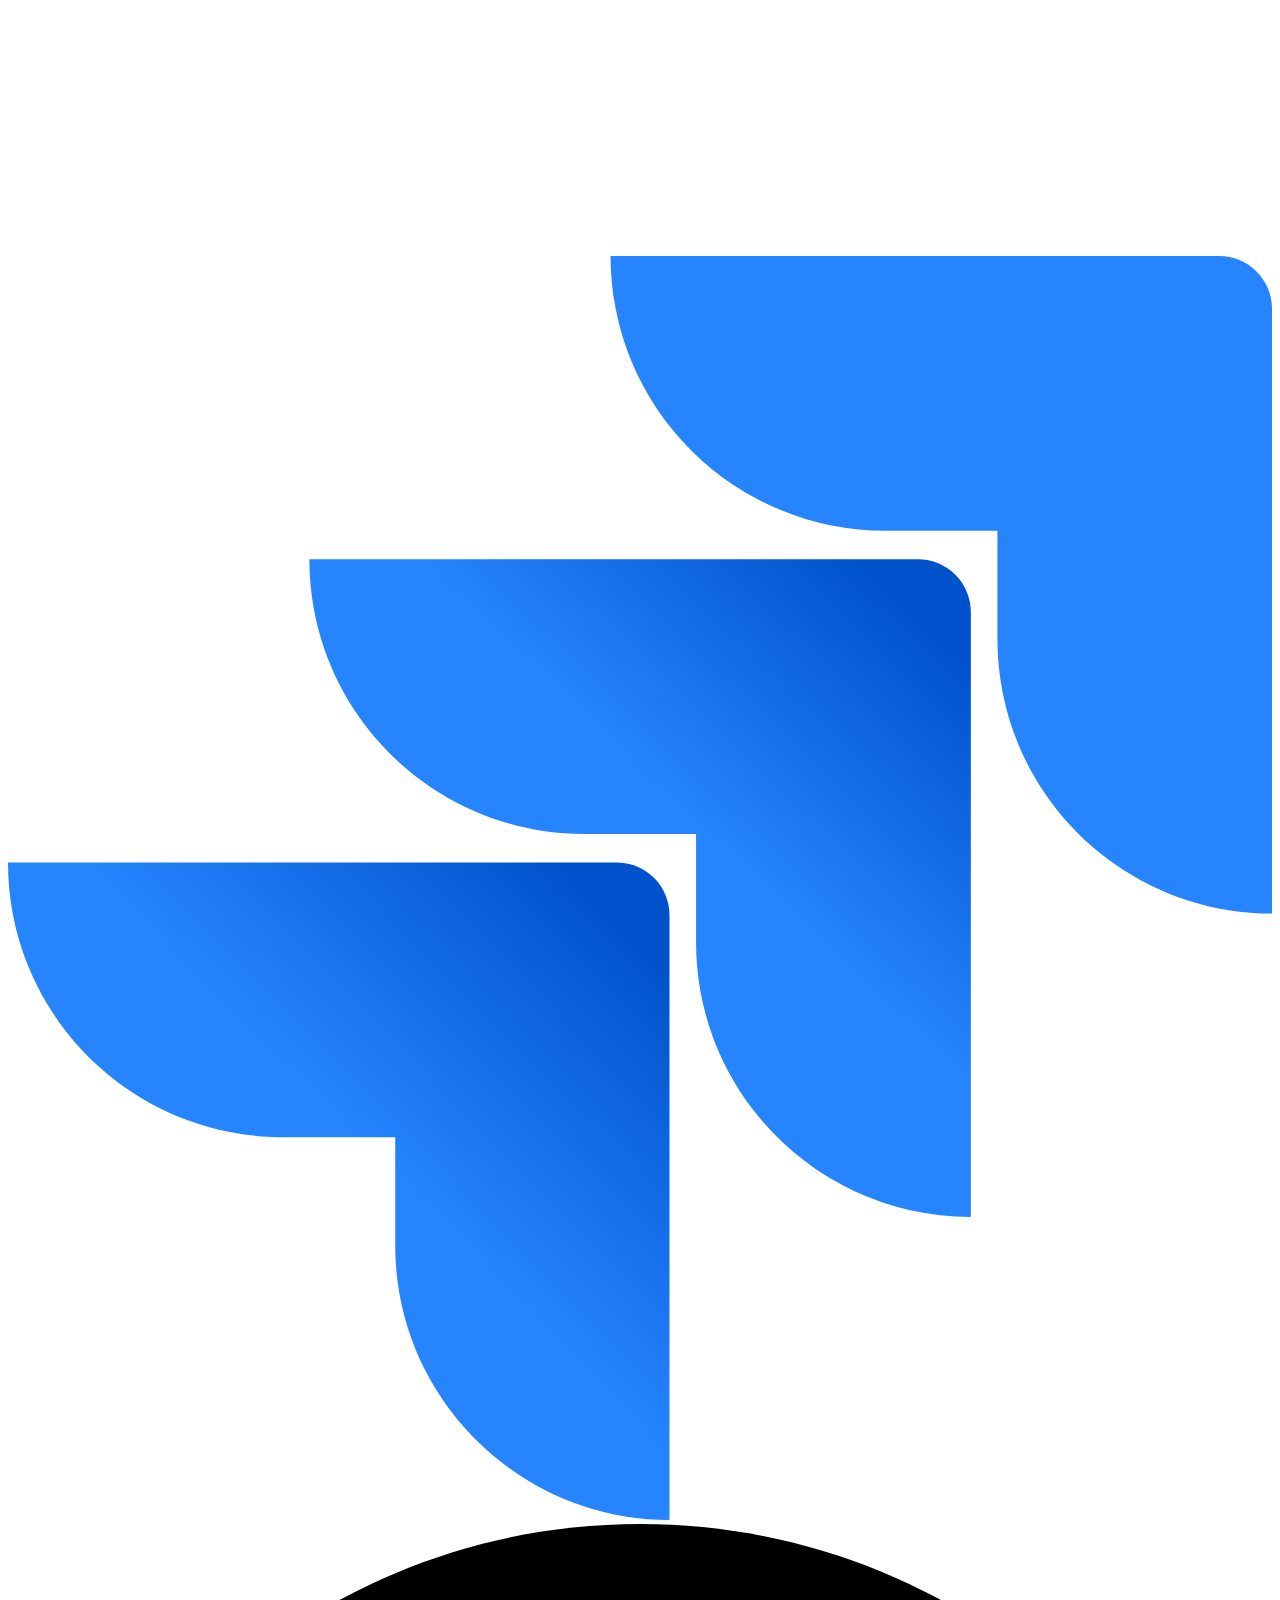
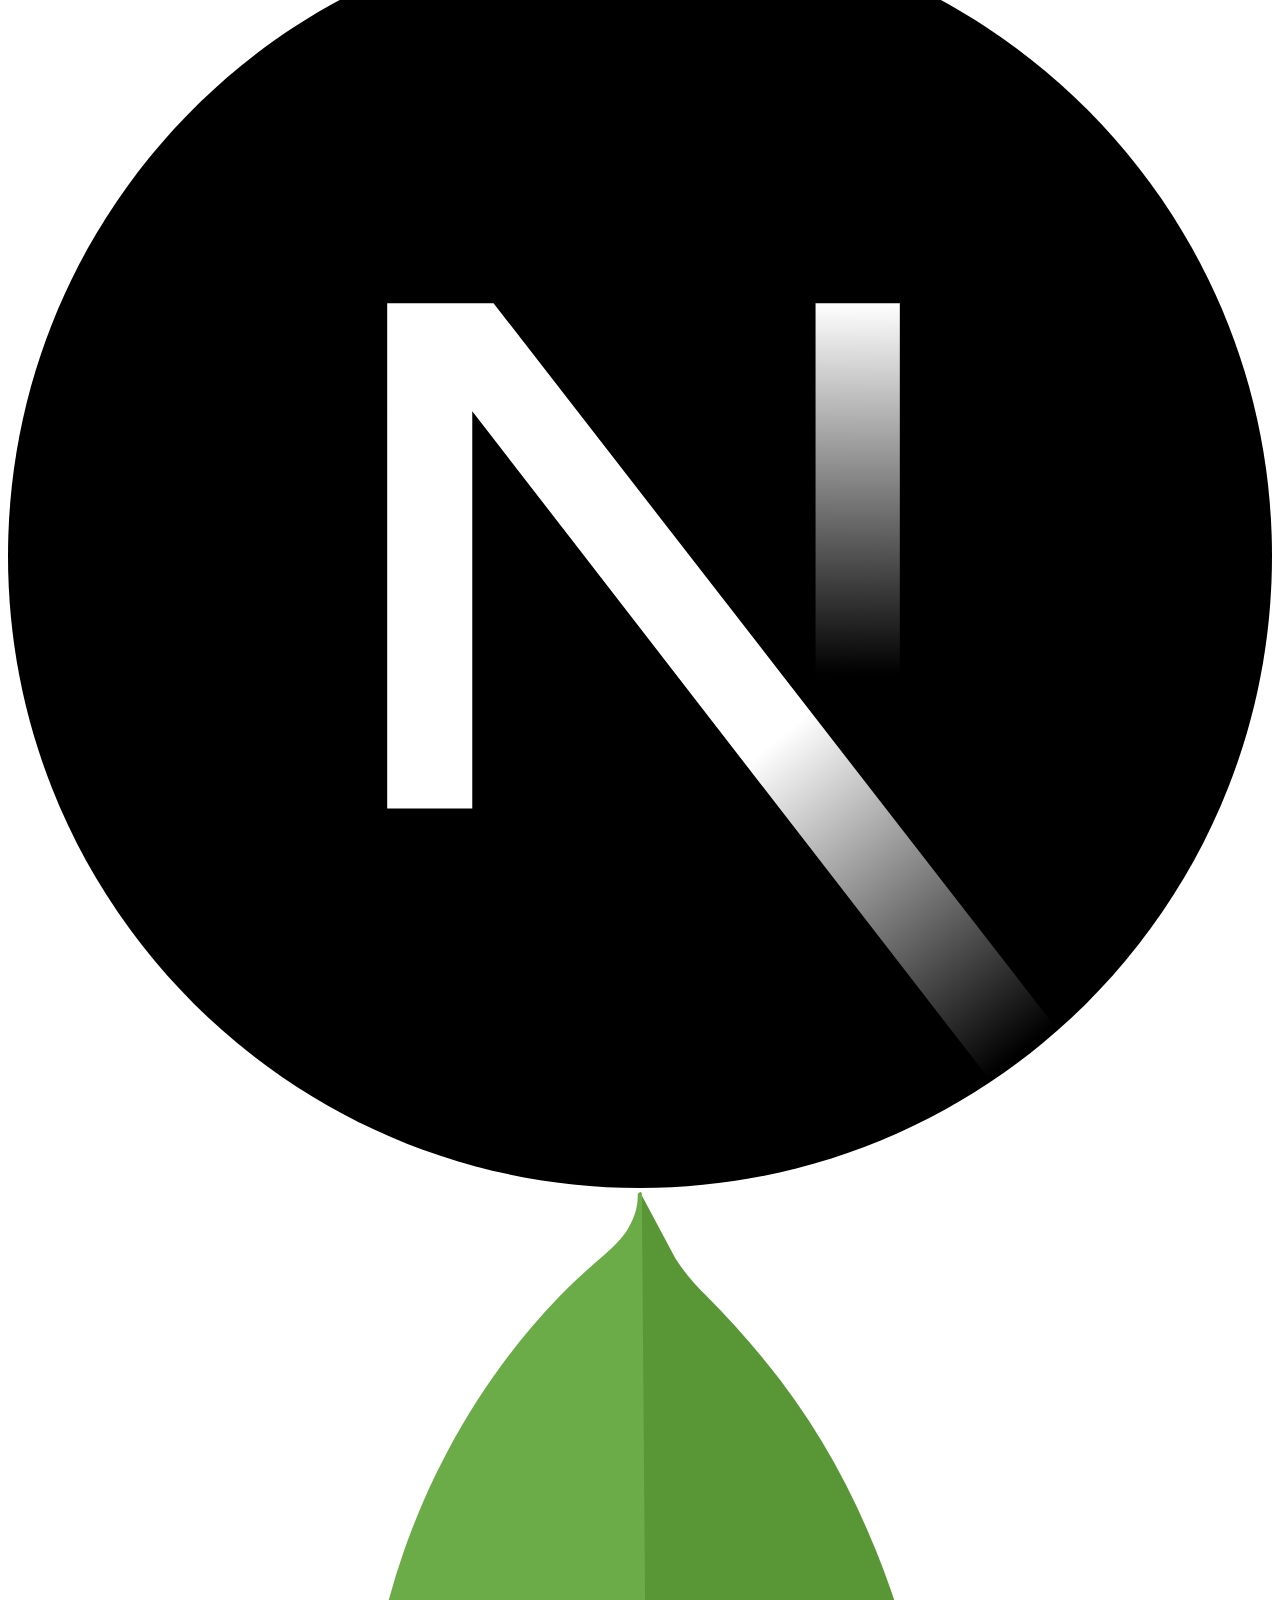
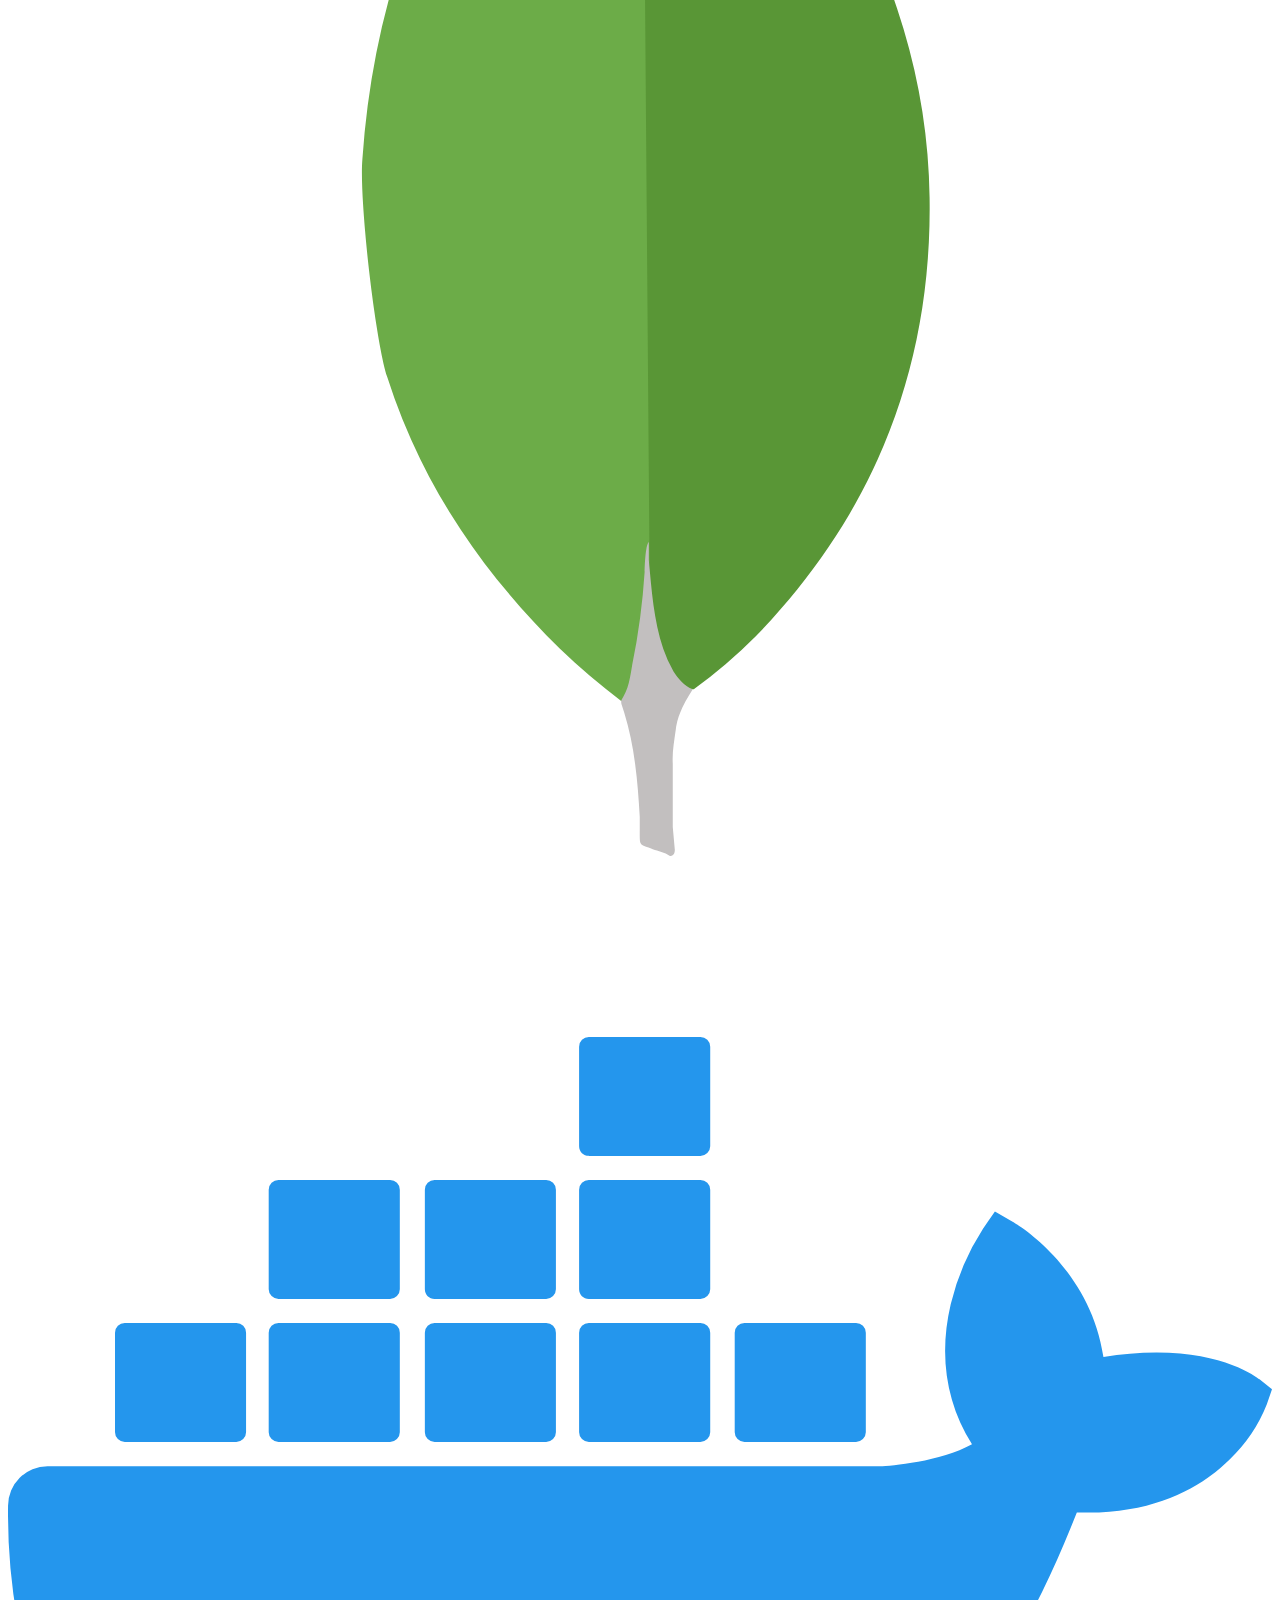
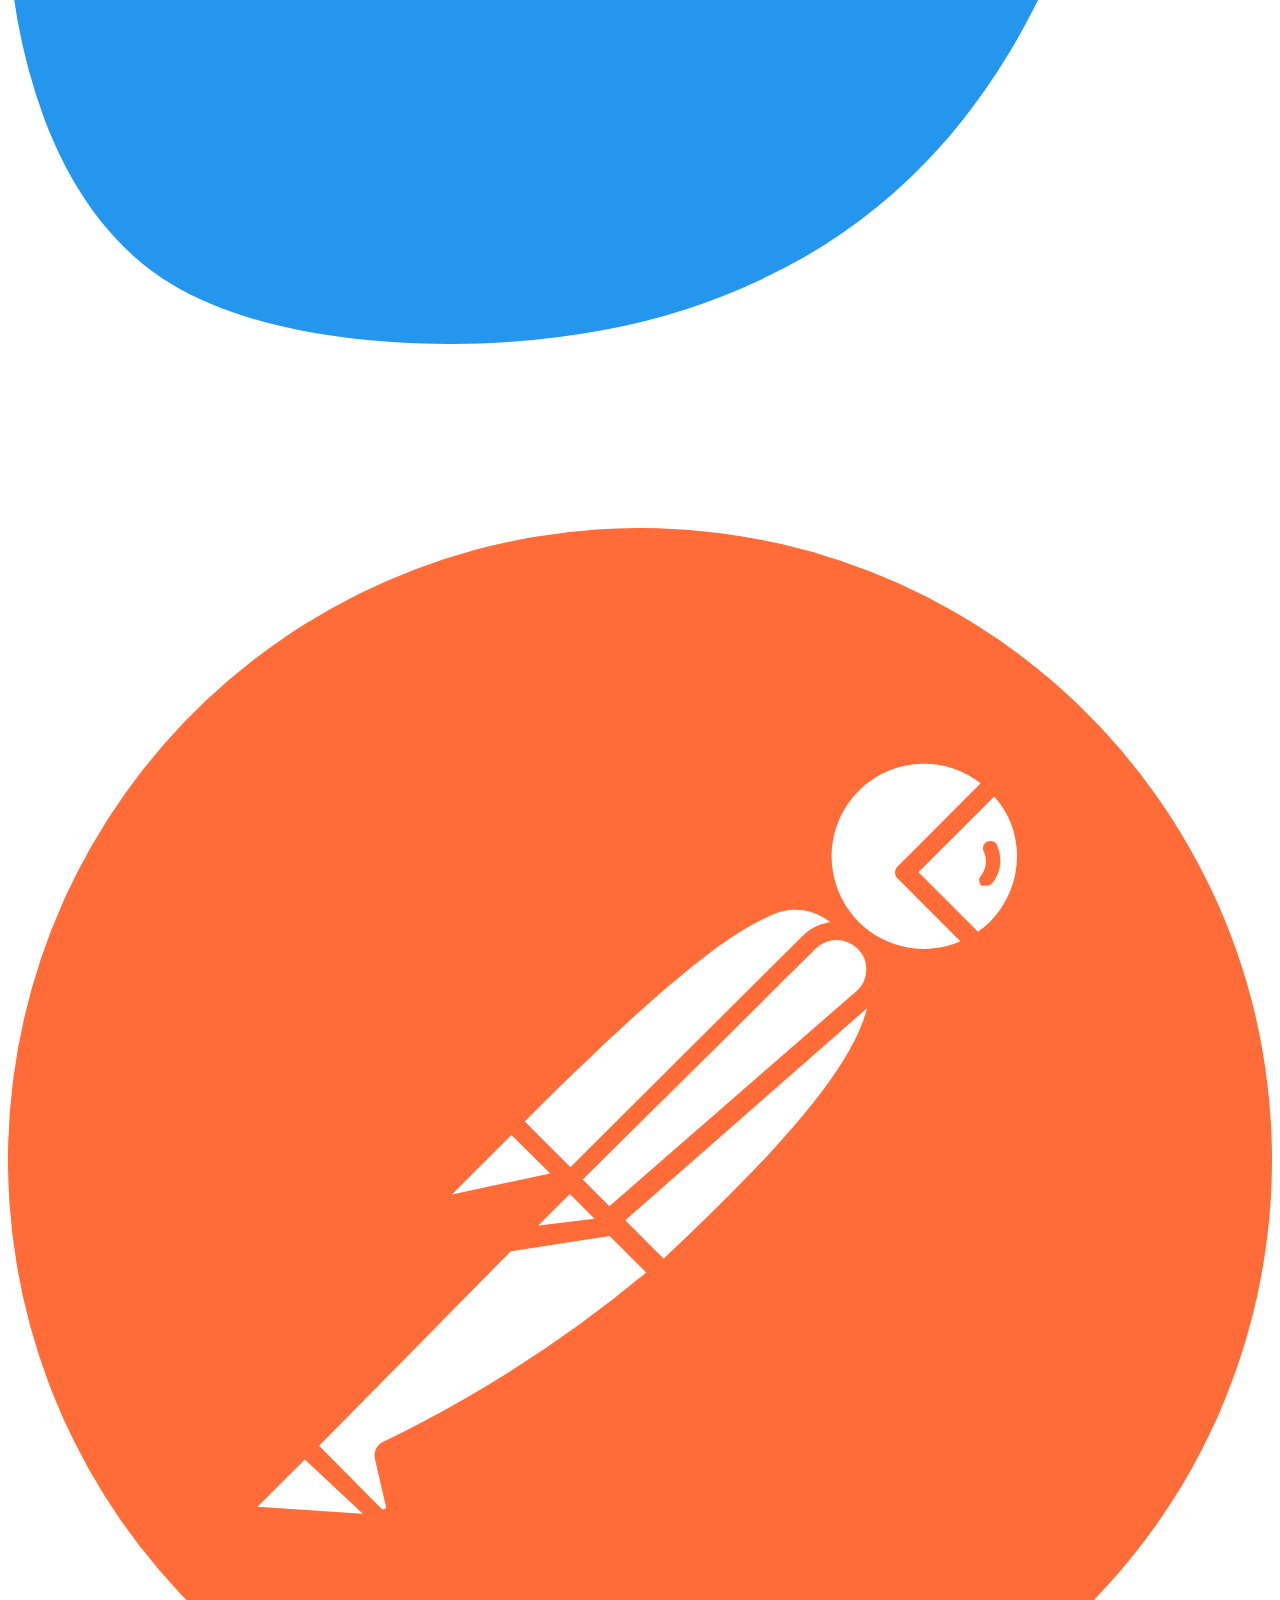
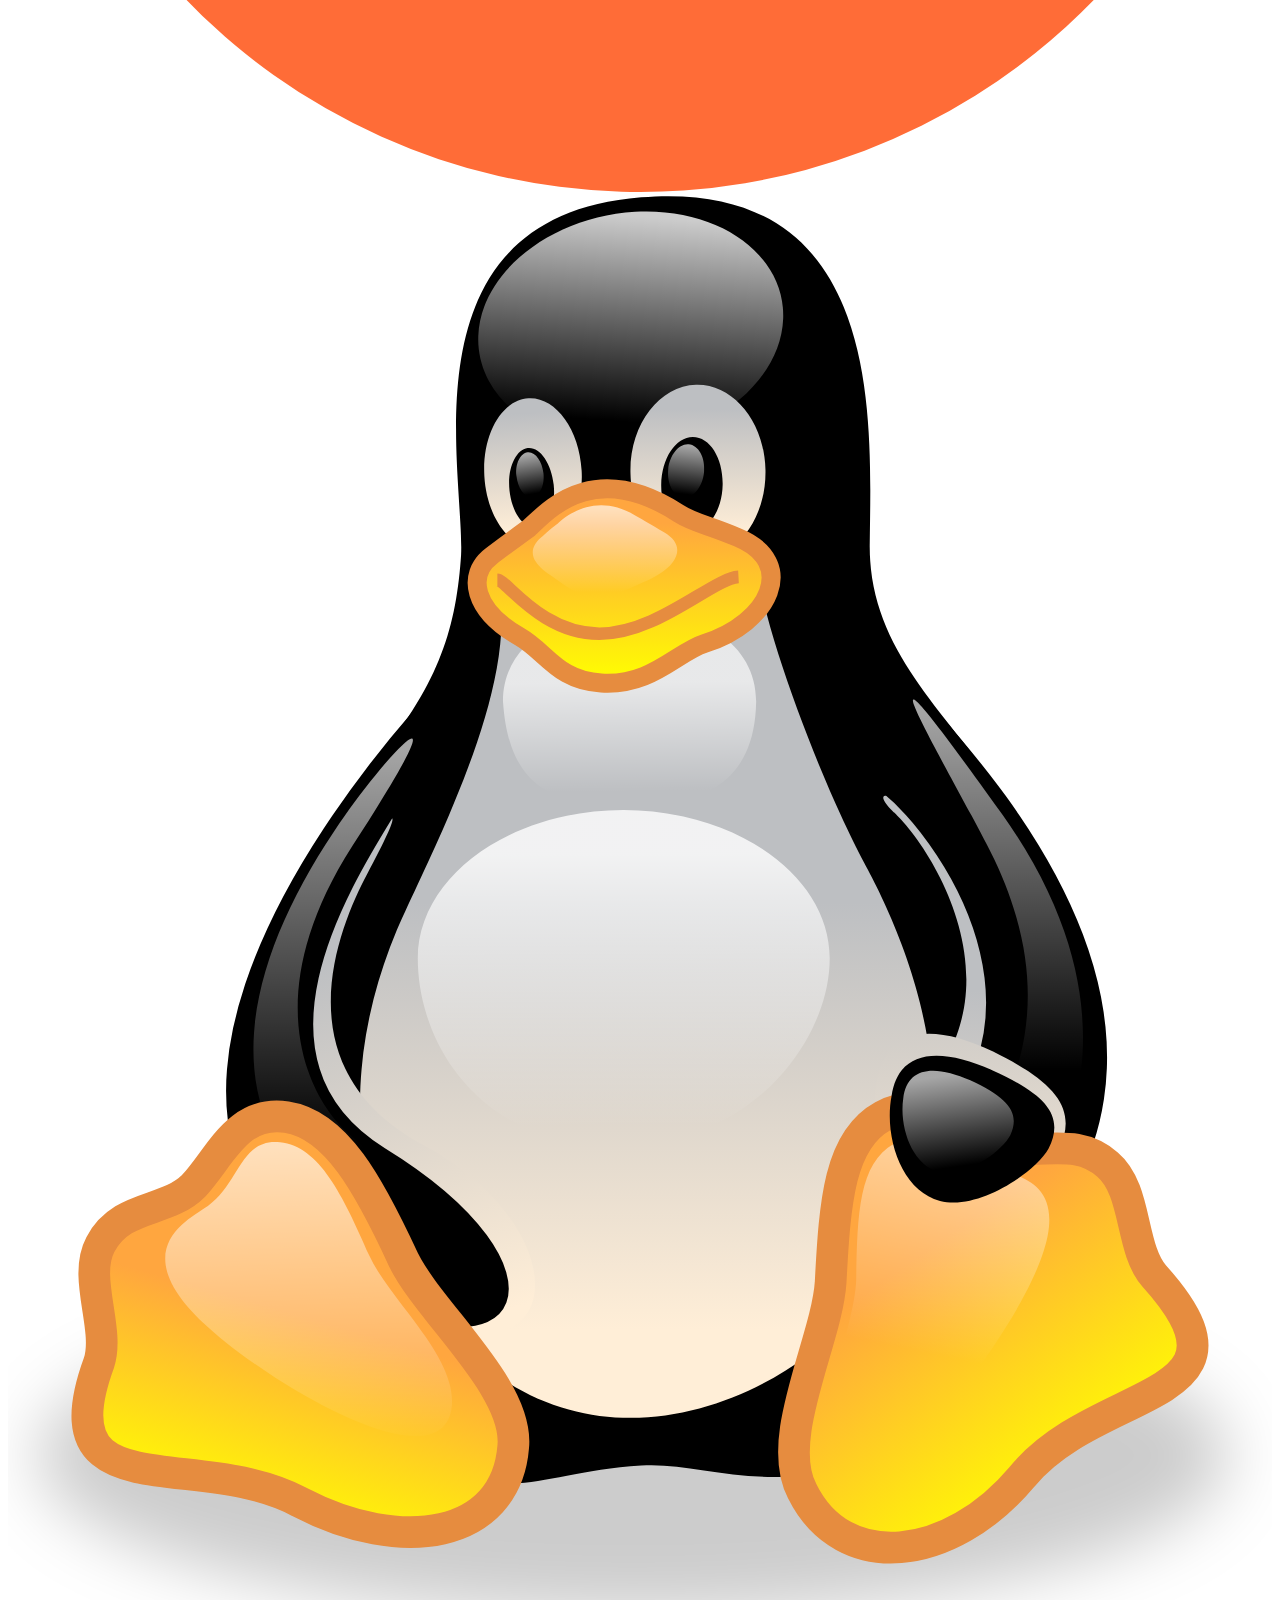
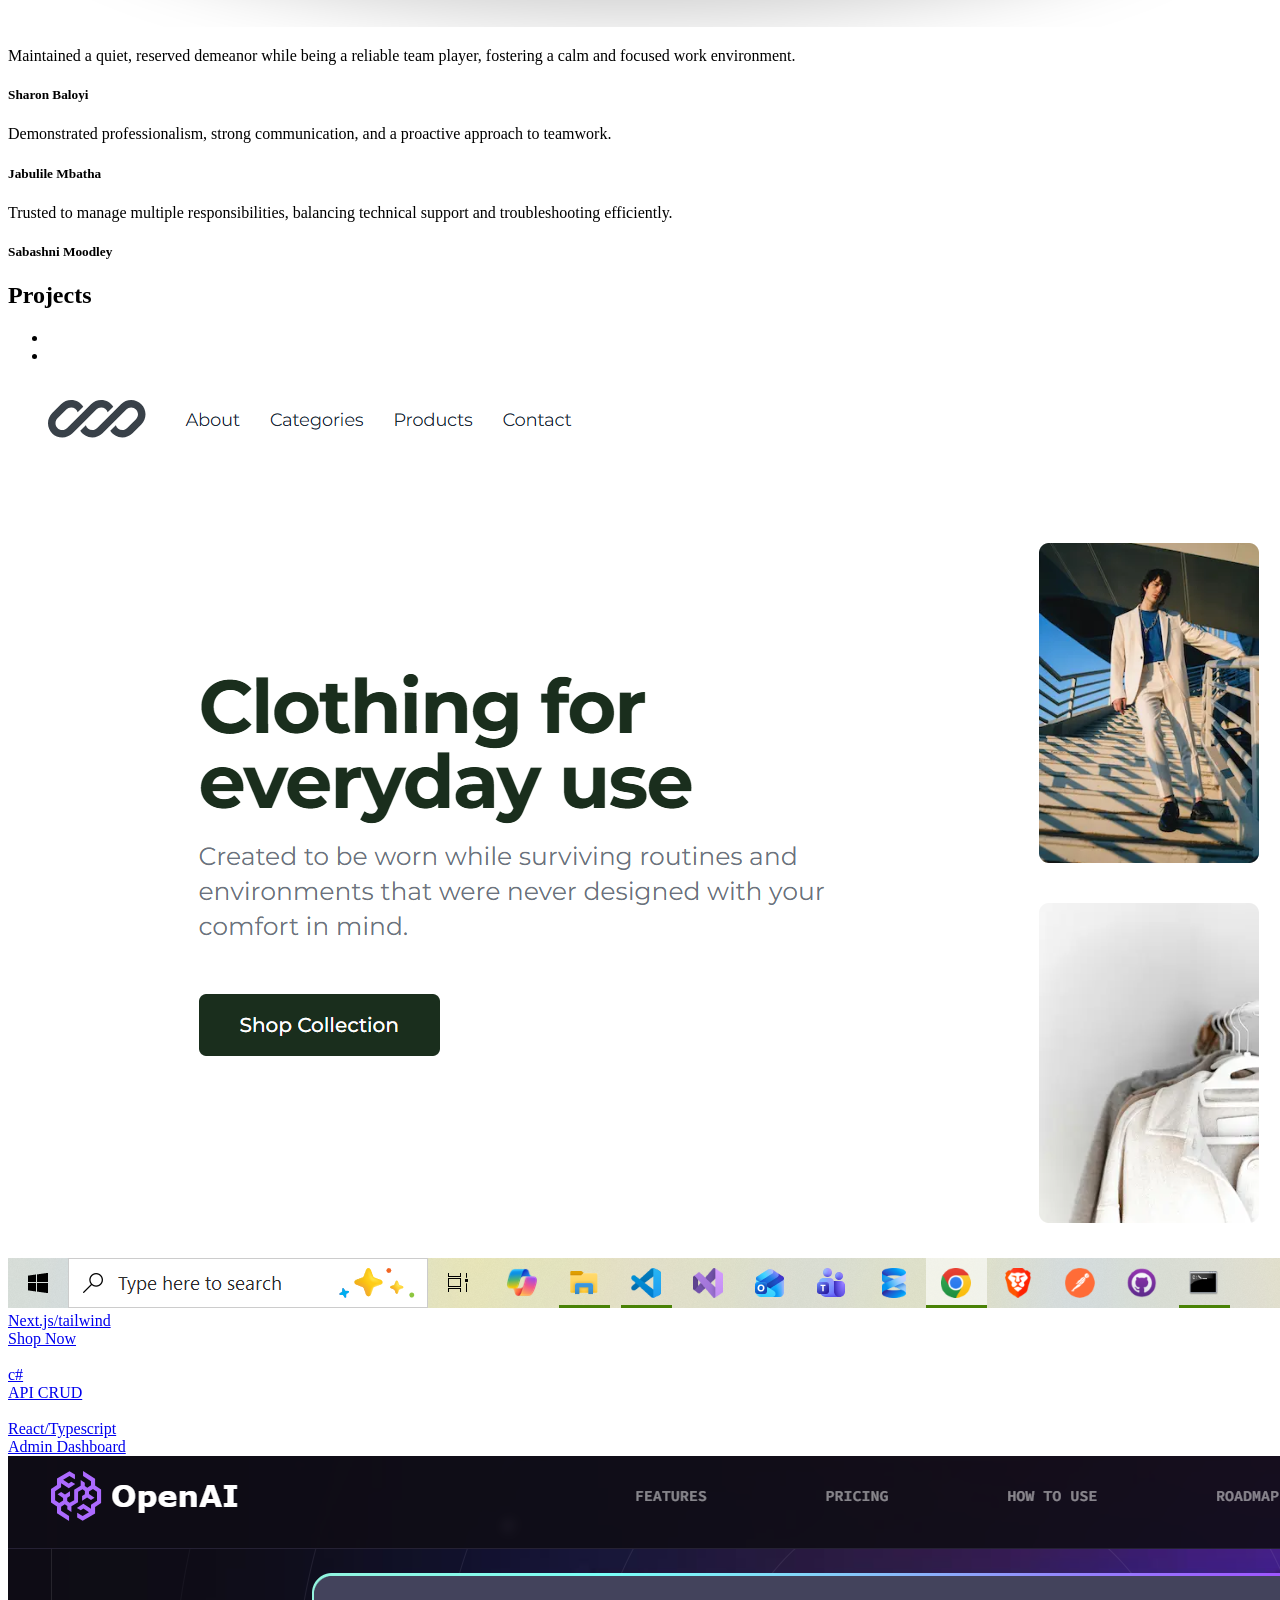
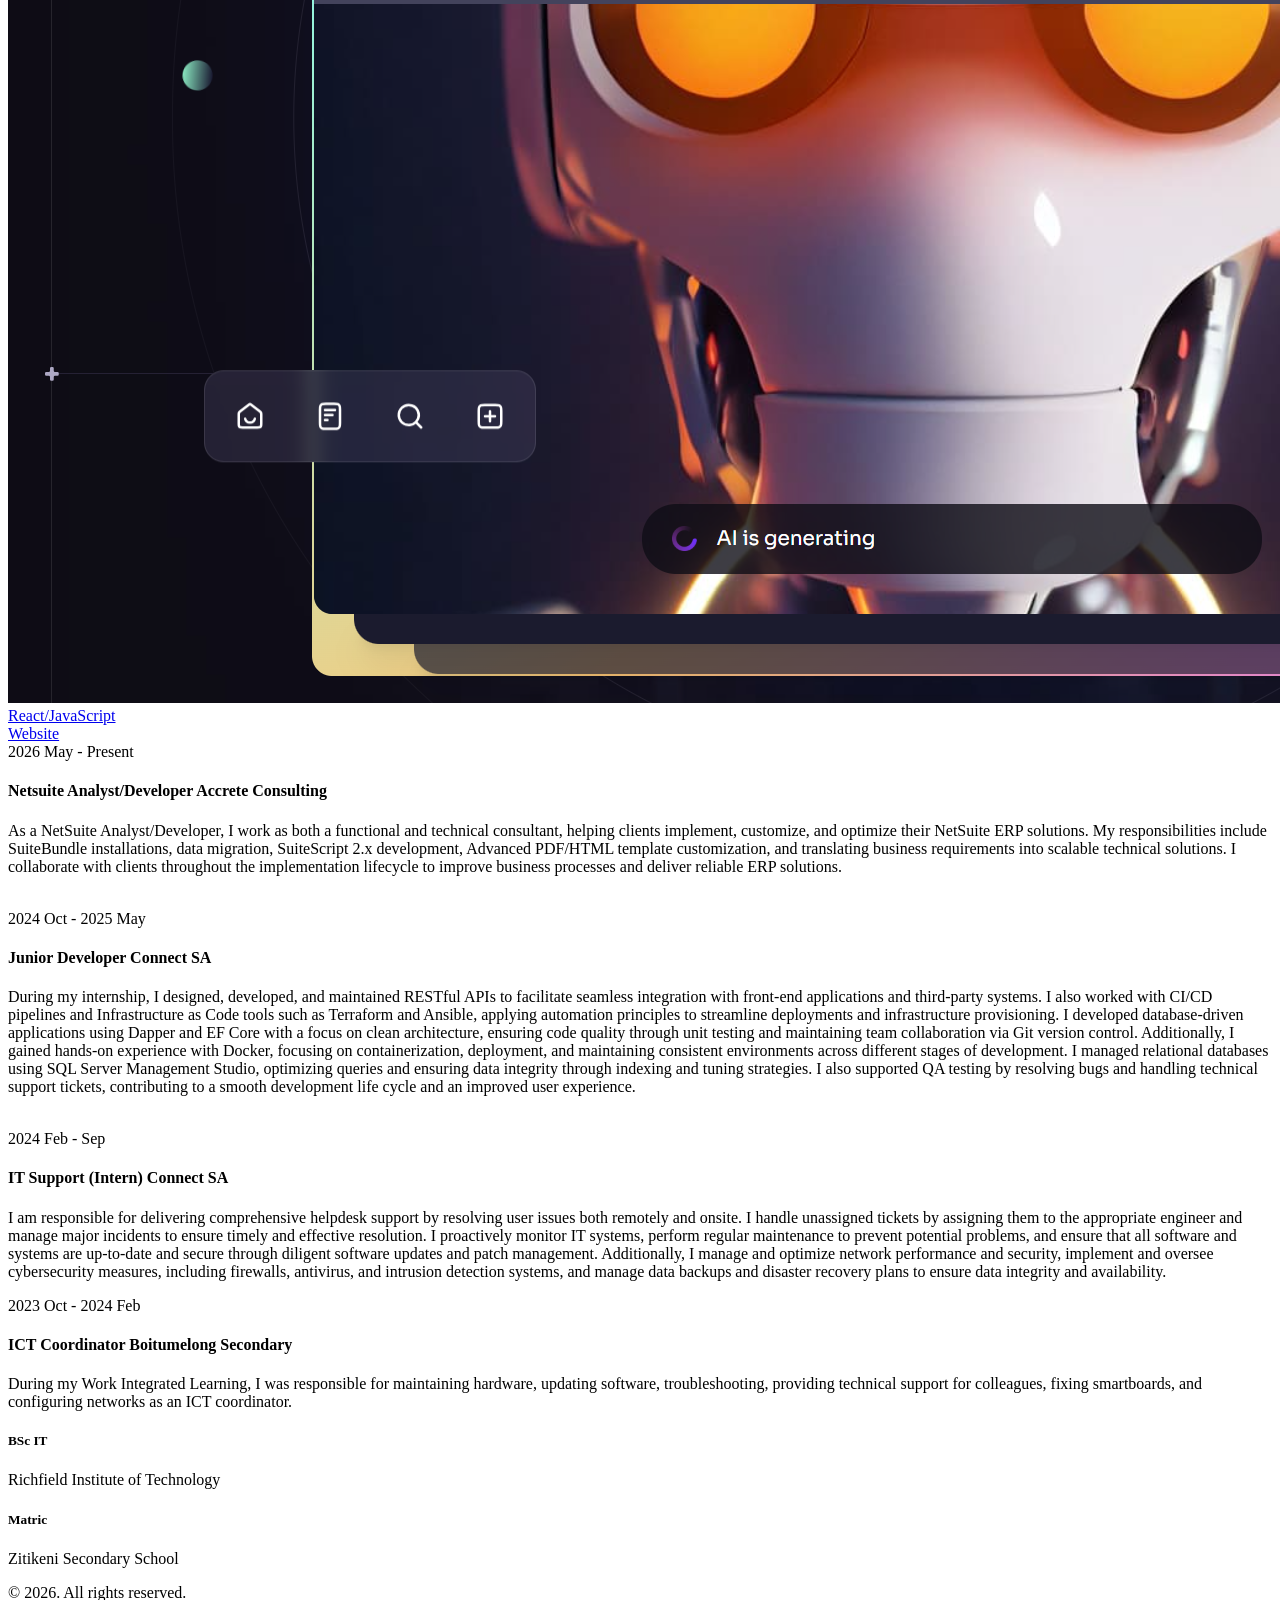
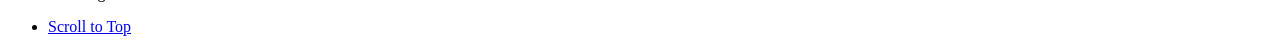
==== commit cbcffb69: "update intro" ====
--- a/index.html
+++ b/index.html
@@ -89,7 +89,7 @@
 						</div>
 					</div>
 					<div class="col-12 col-md-8 col-xxl-9 order-md-1">
-						<h1 class="display-3 fw-medium">Netsuite Analyst & Software Developer based in Joburg
+						<h1 class="display-3 fw-medium">NetSuite Analyst & Software Developer based in Joburg and Surrounding Areas
 						</h1>
 						<div class="hire-status mt-3">
 							<span class="dot-available"></span>
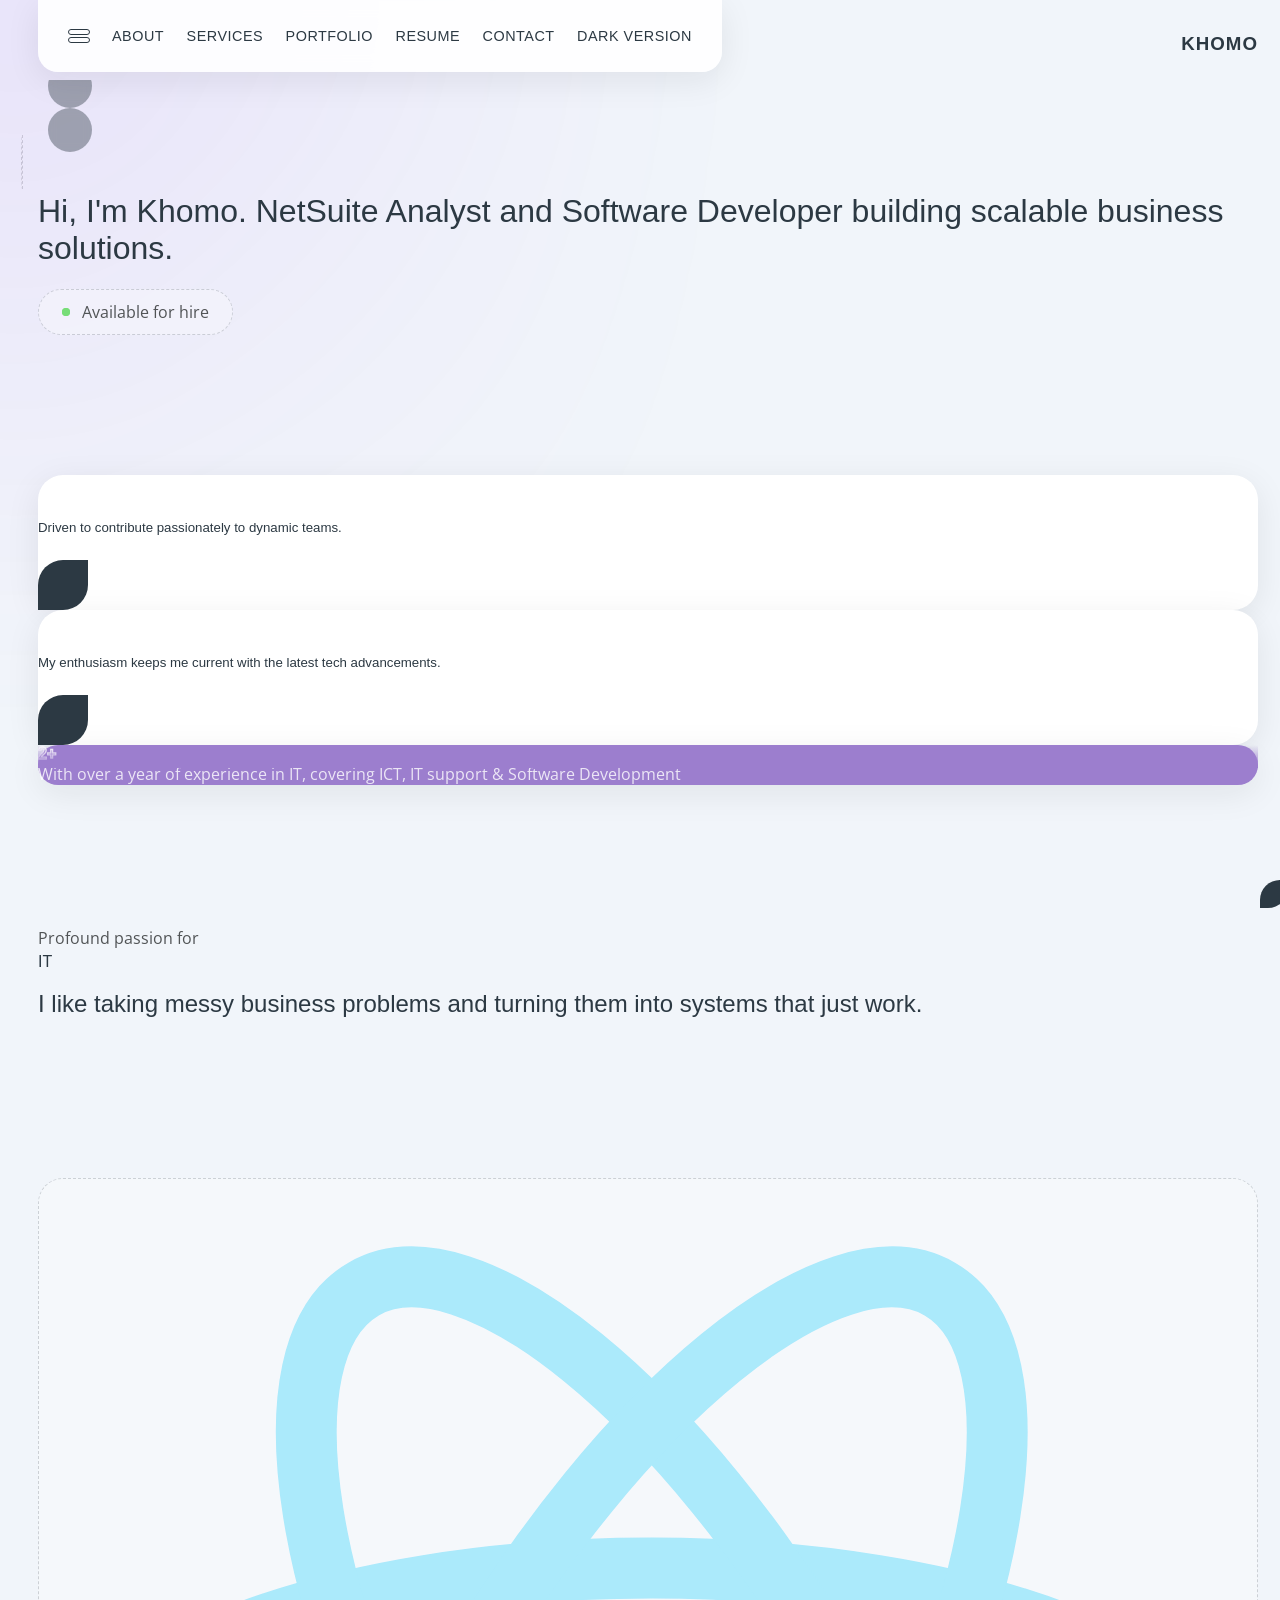
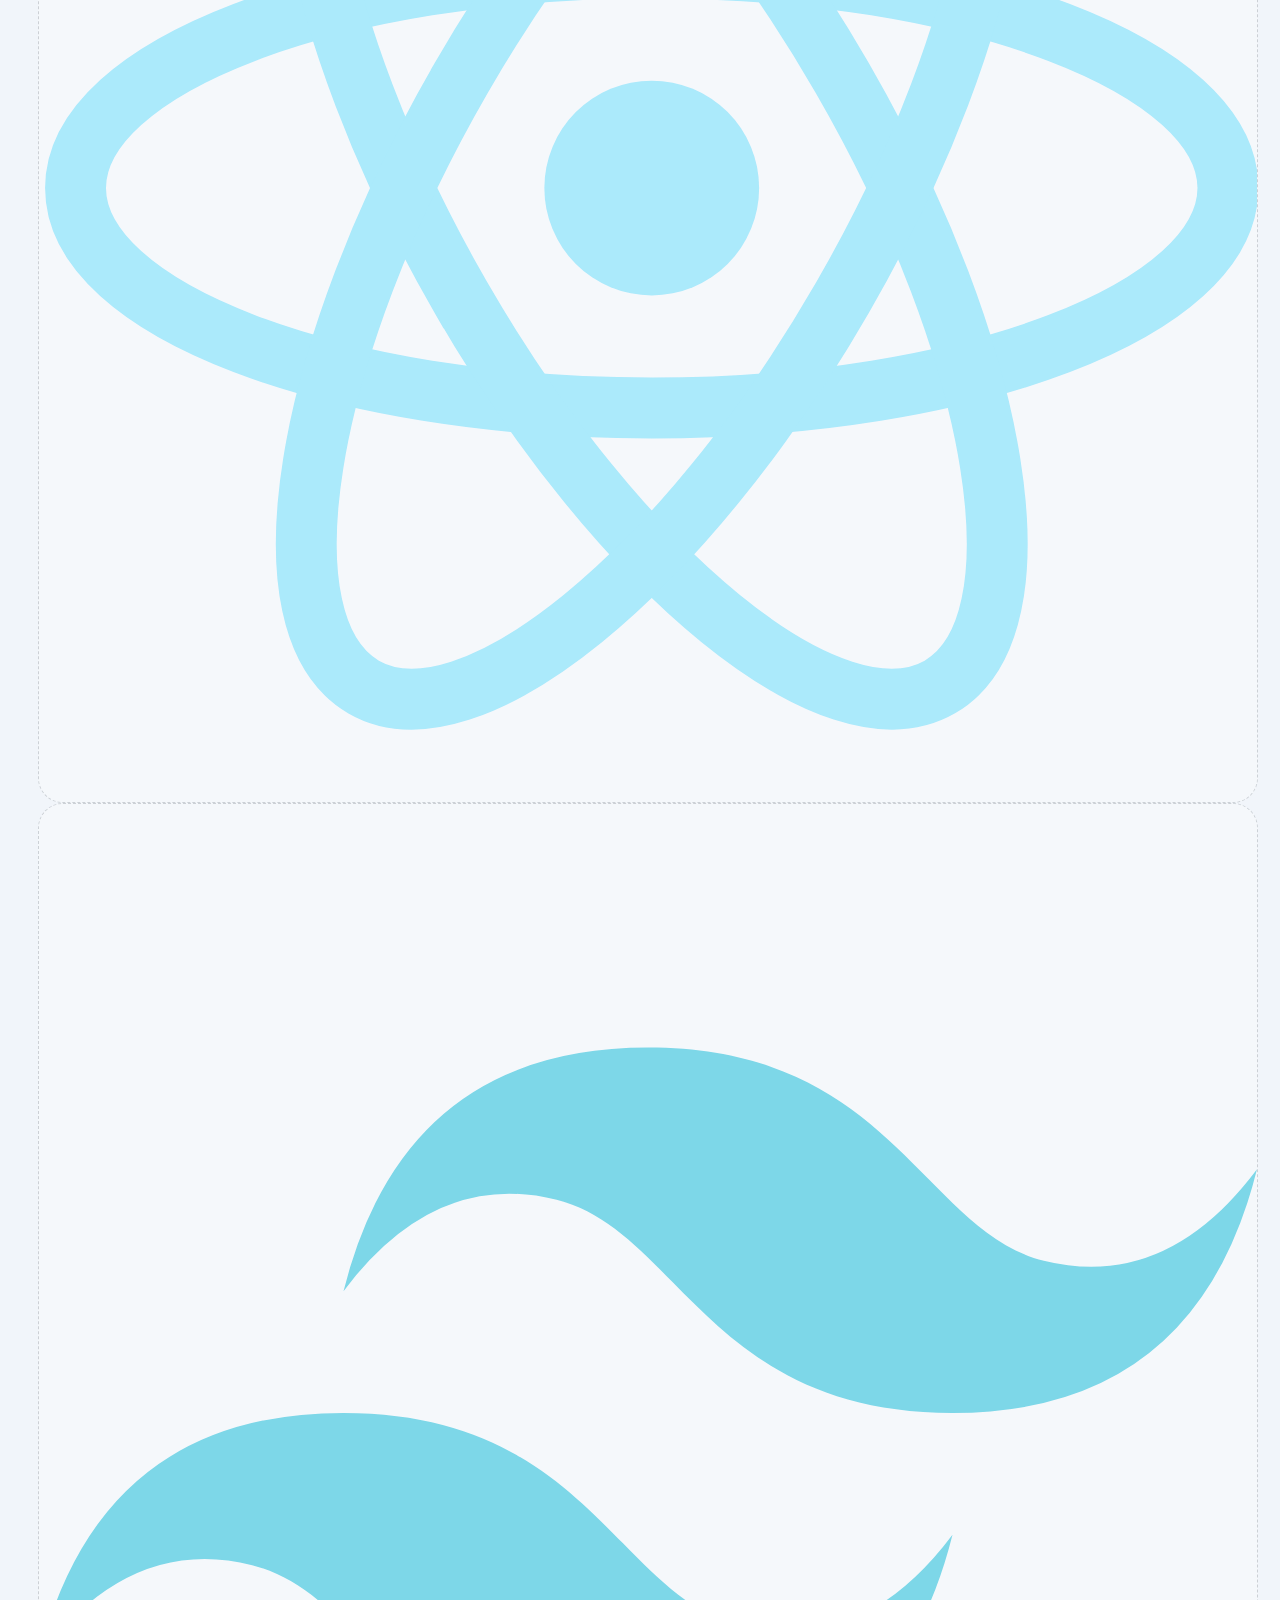
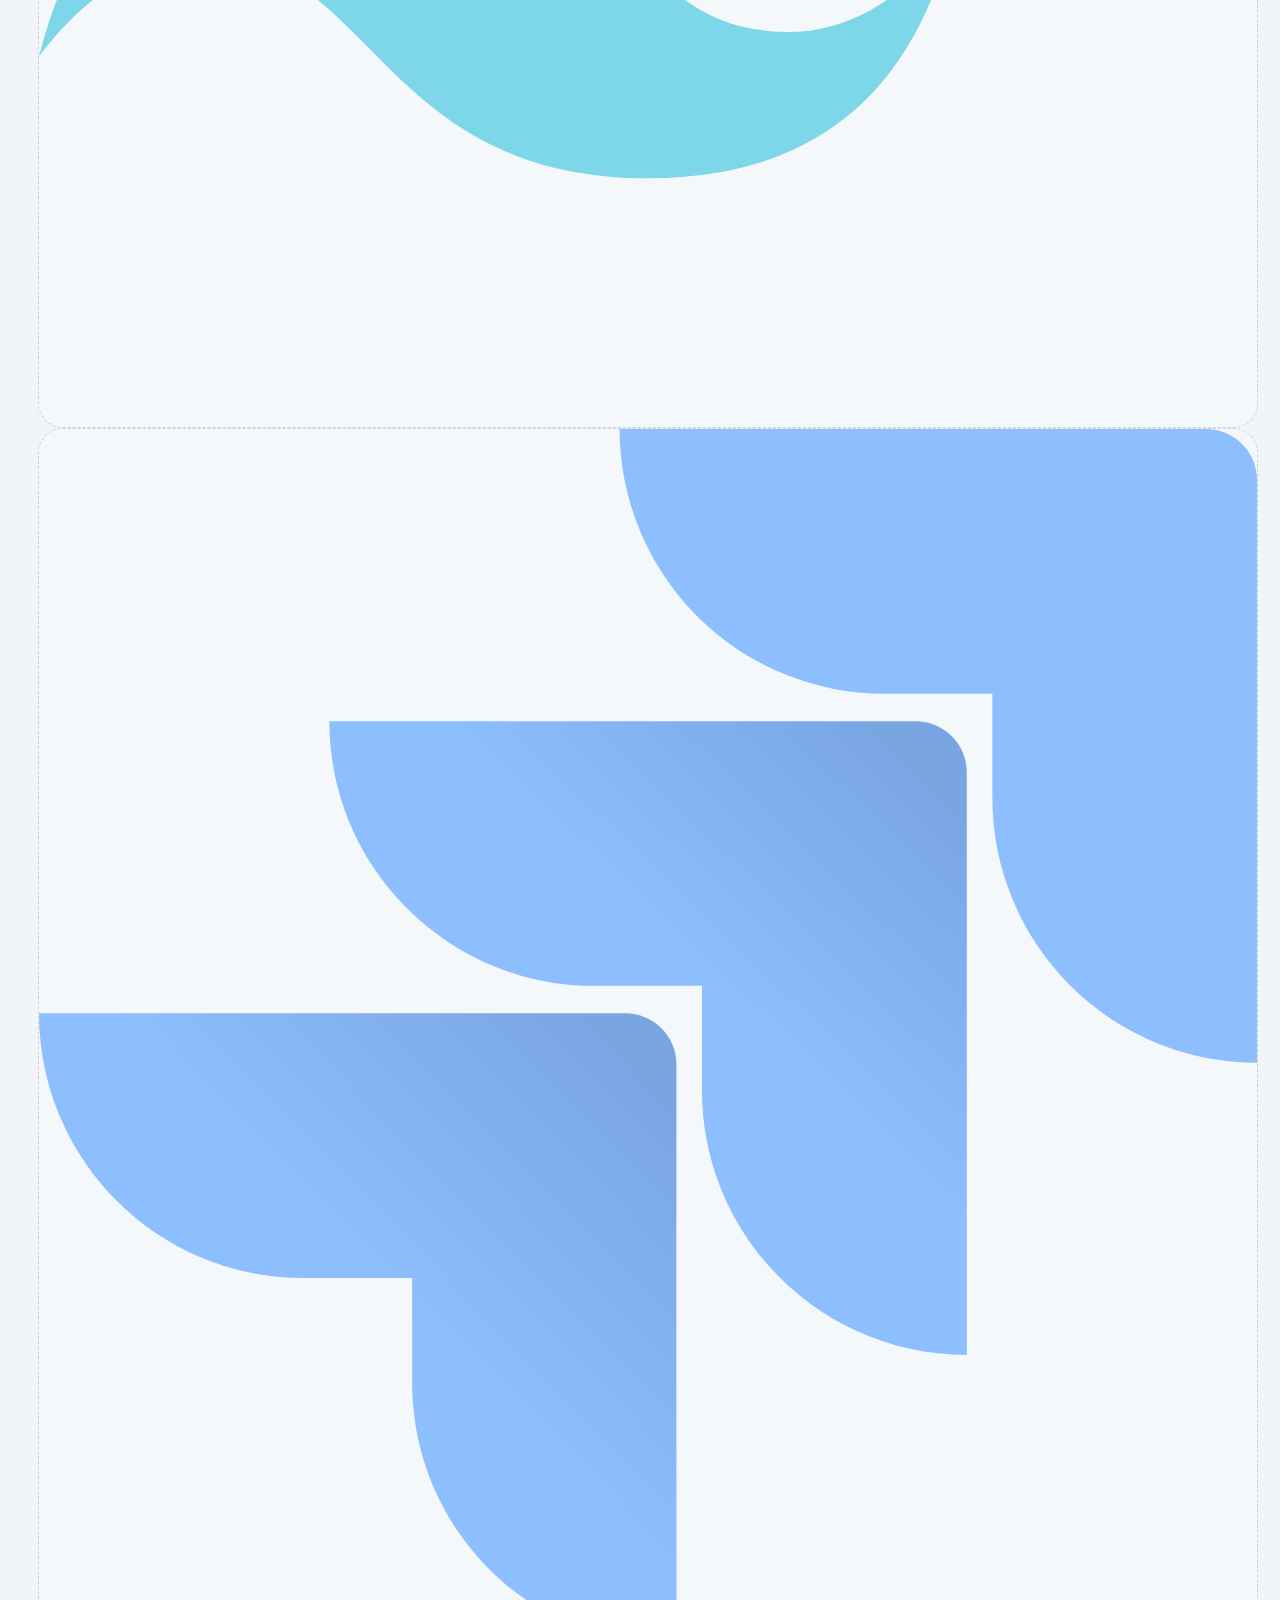
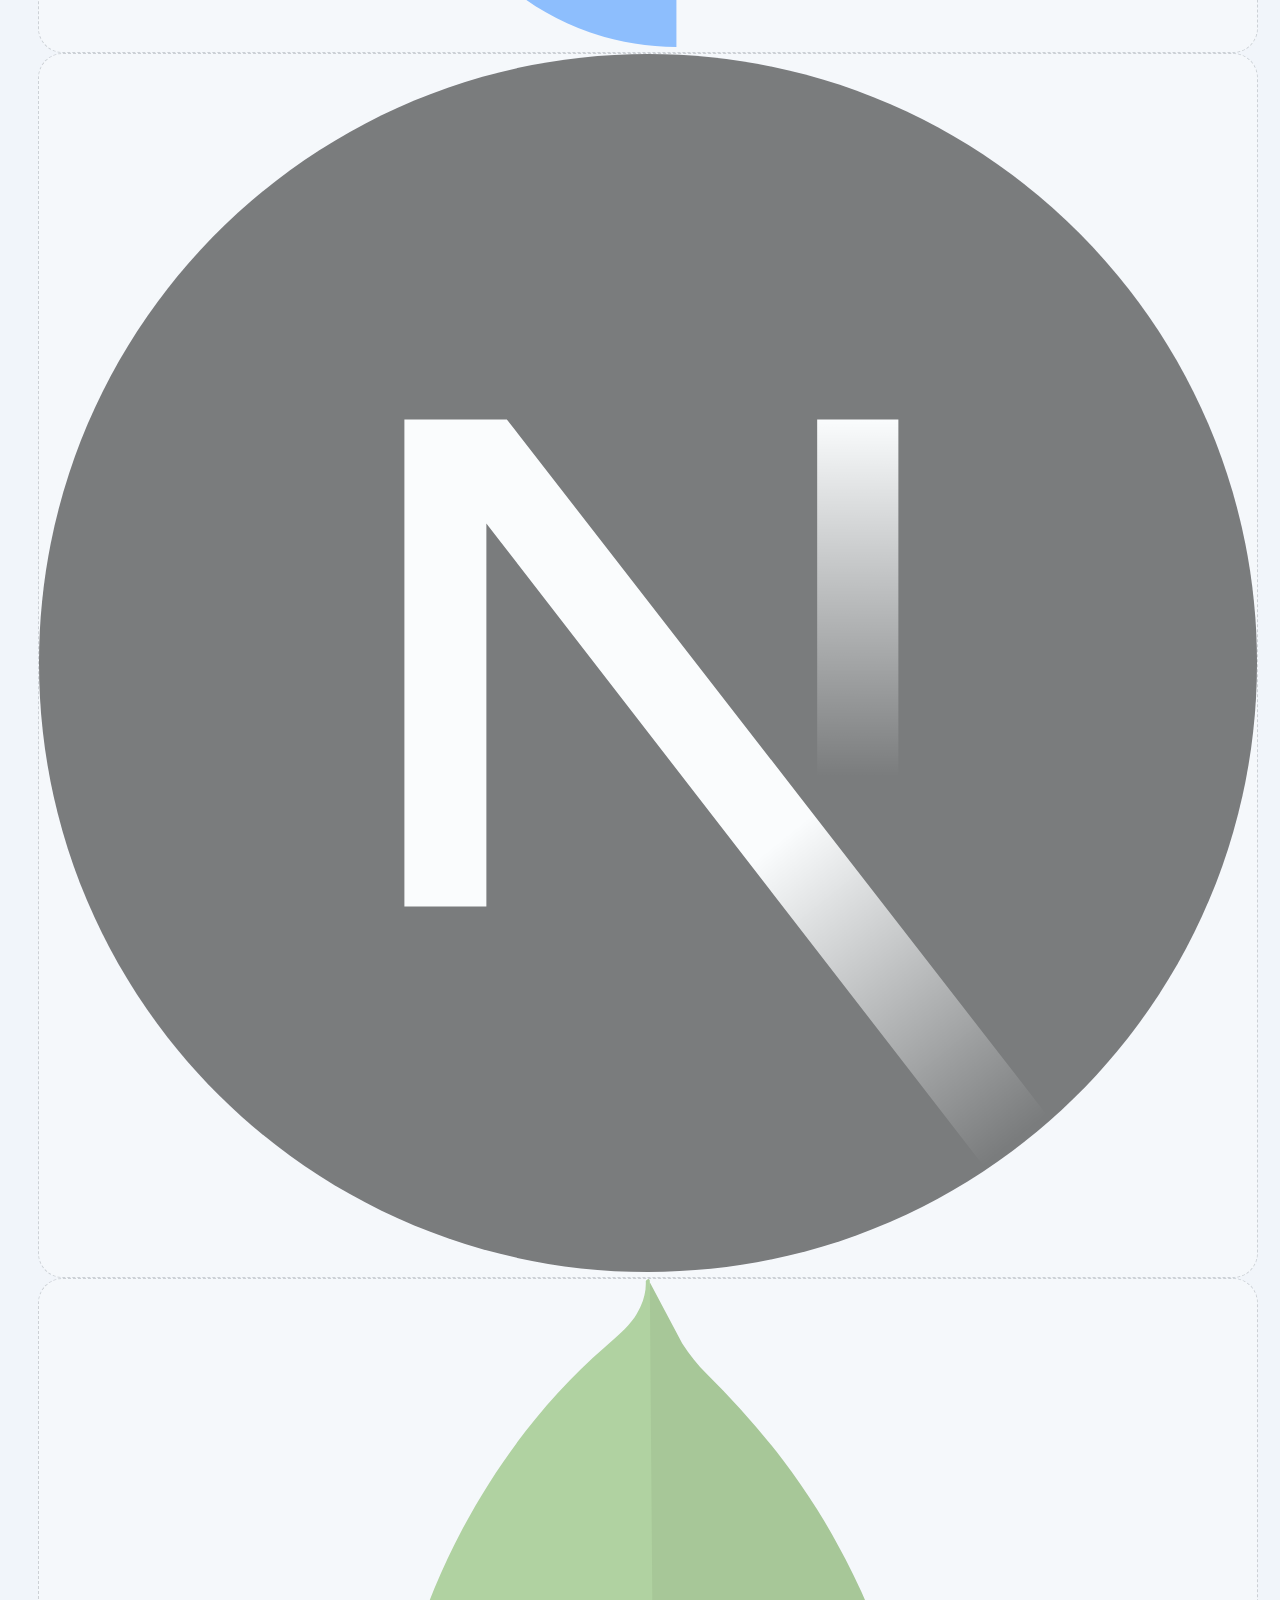
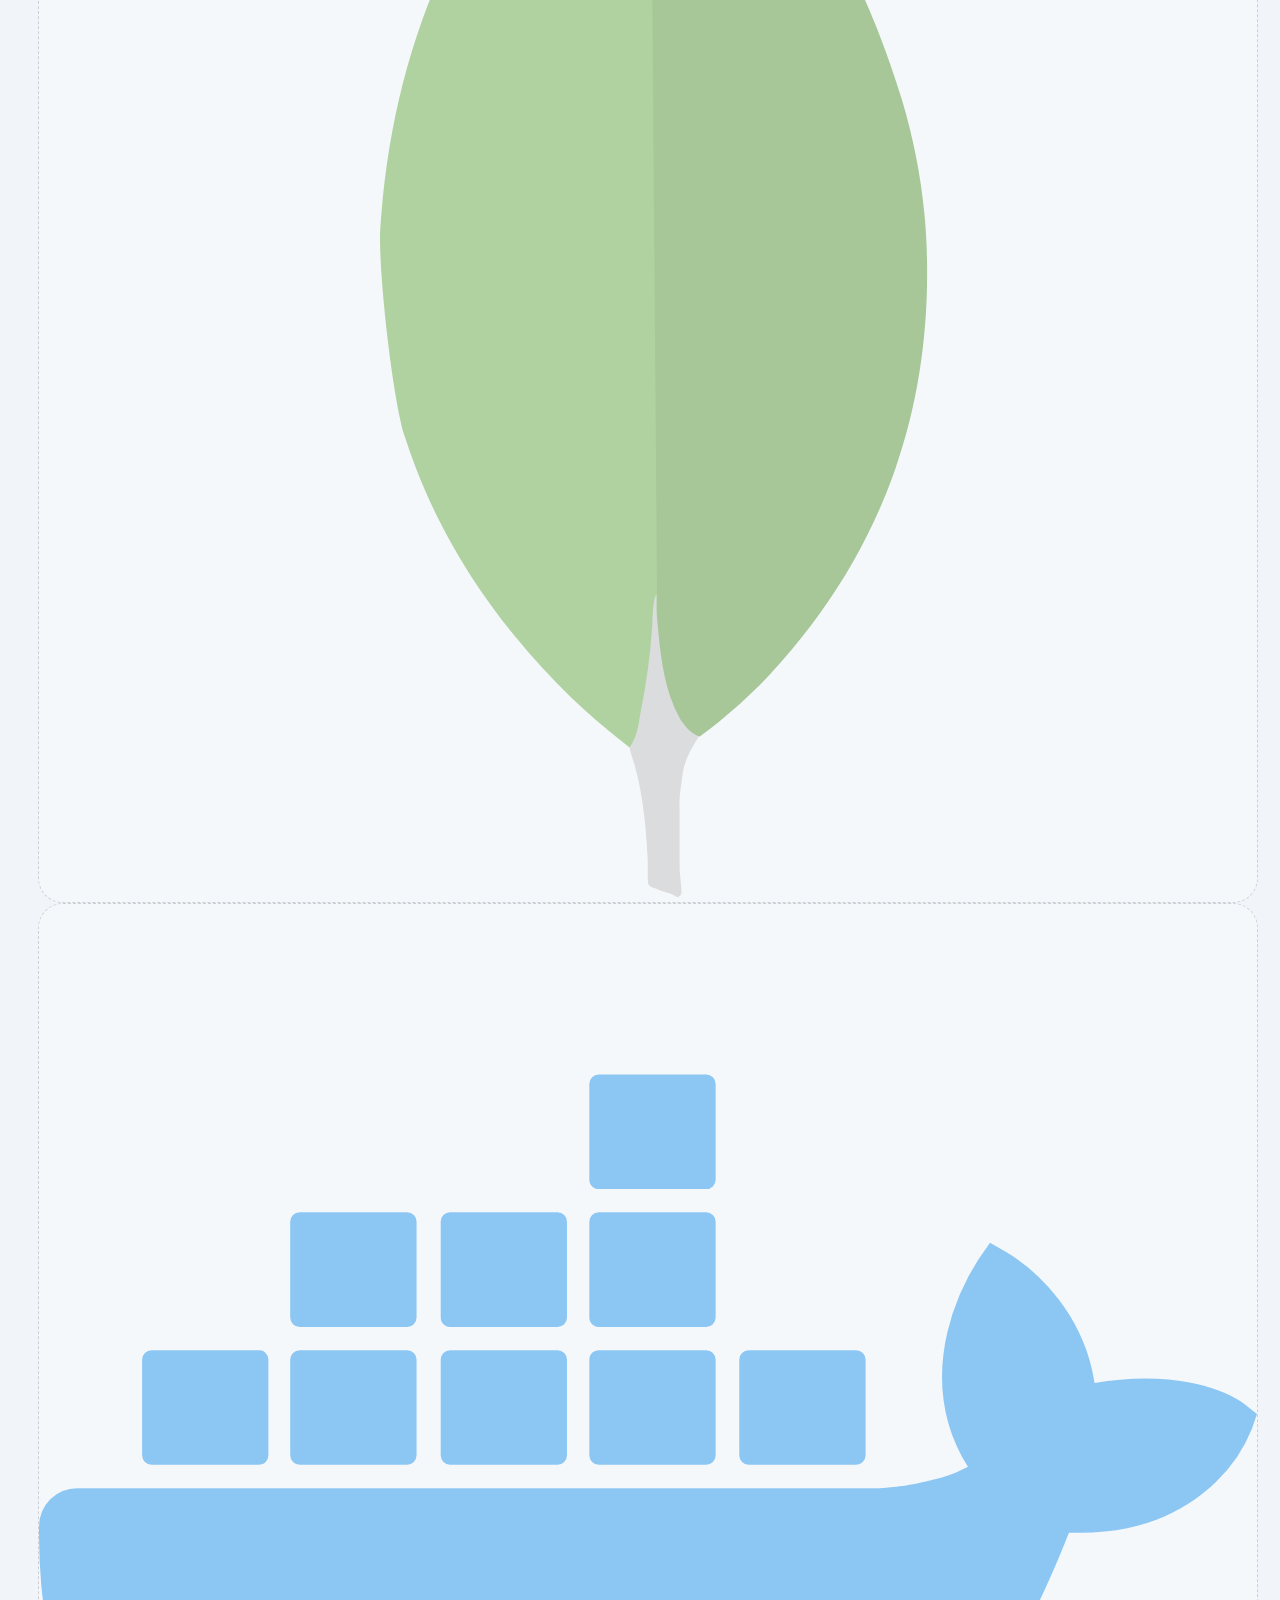
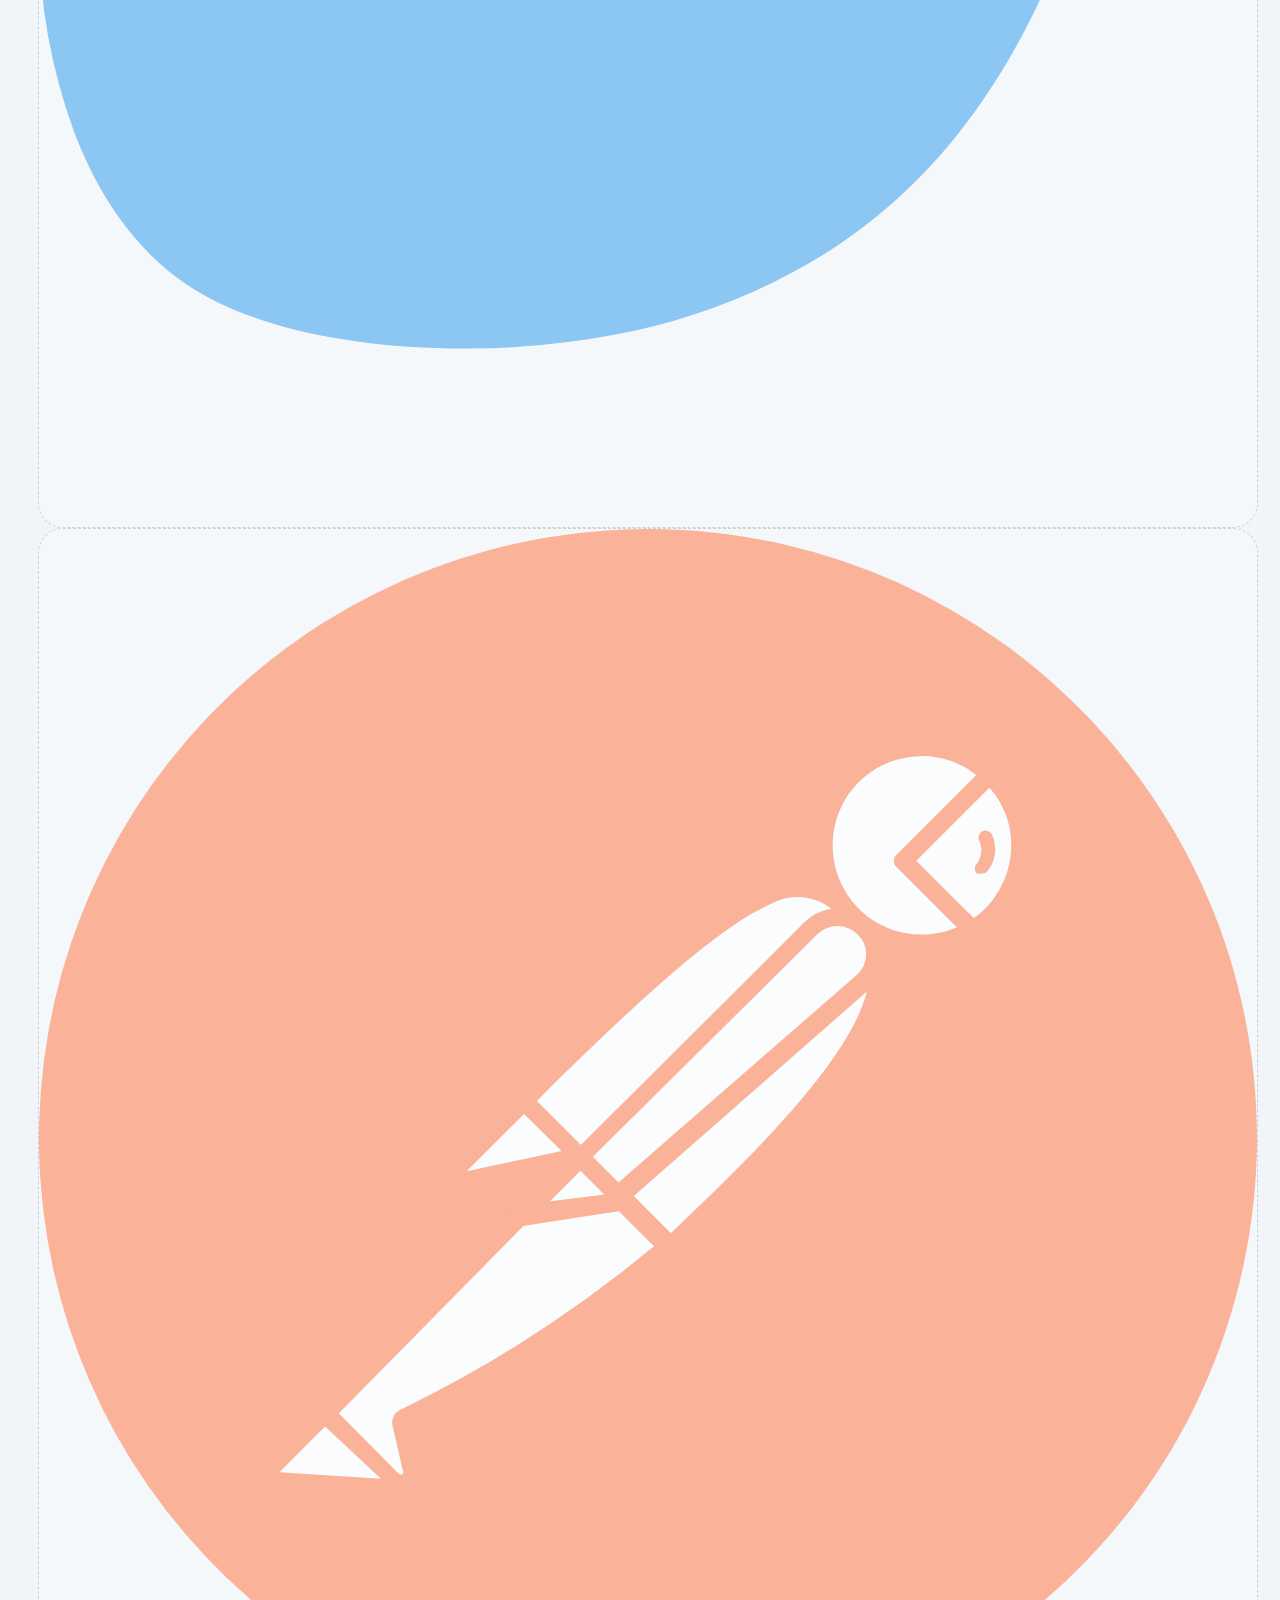
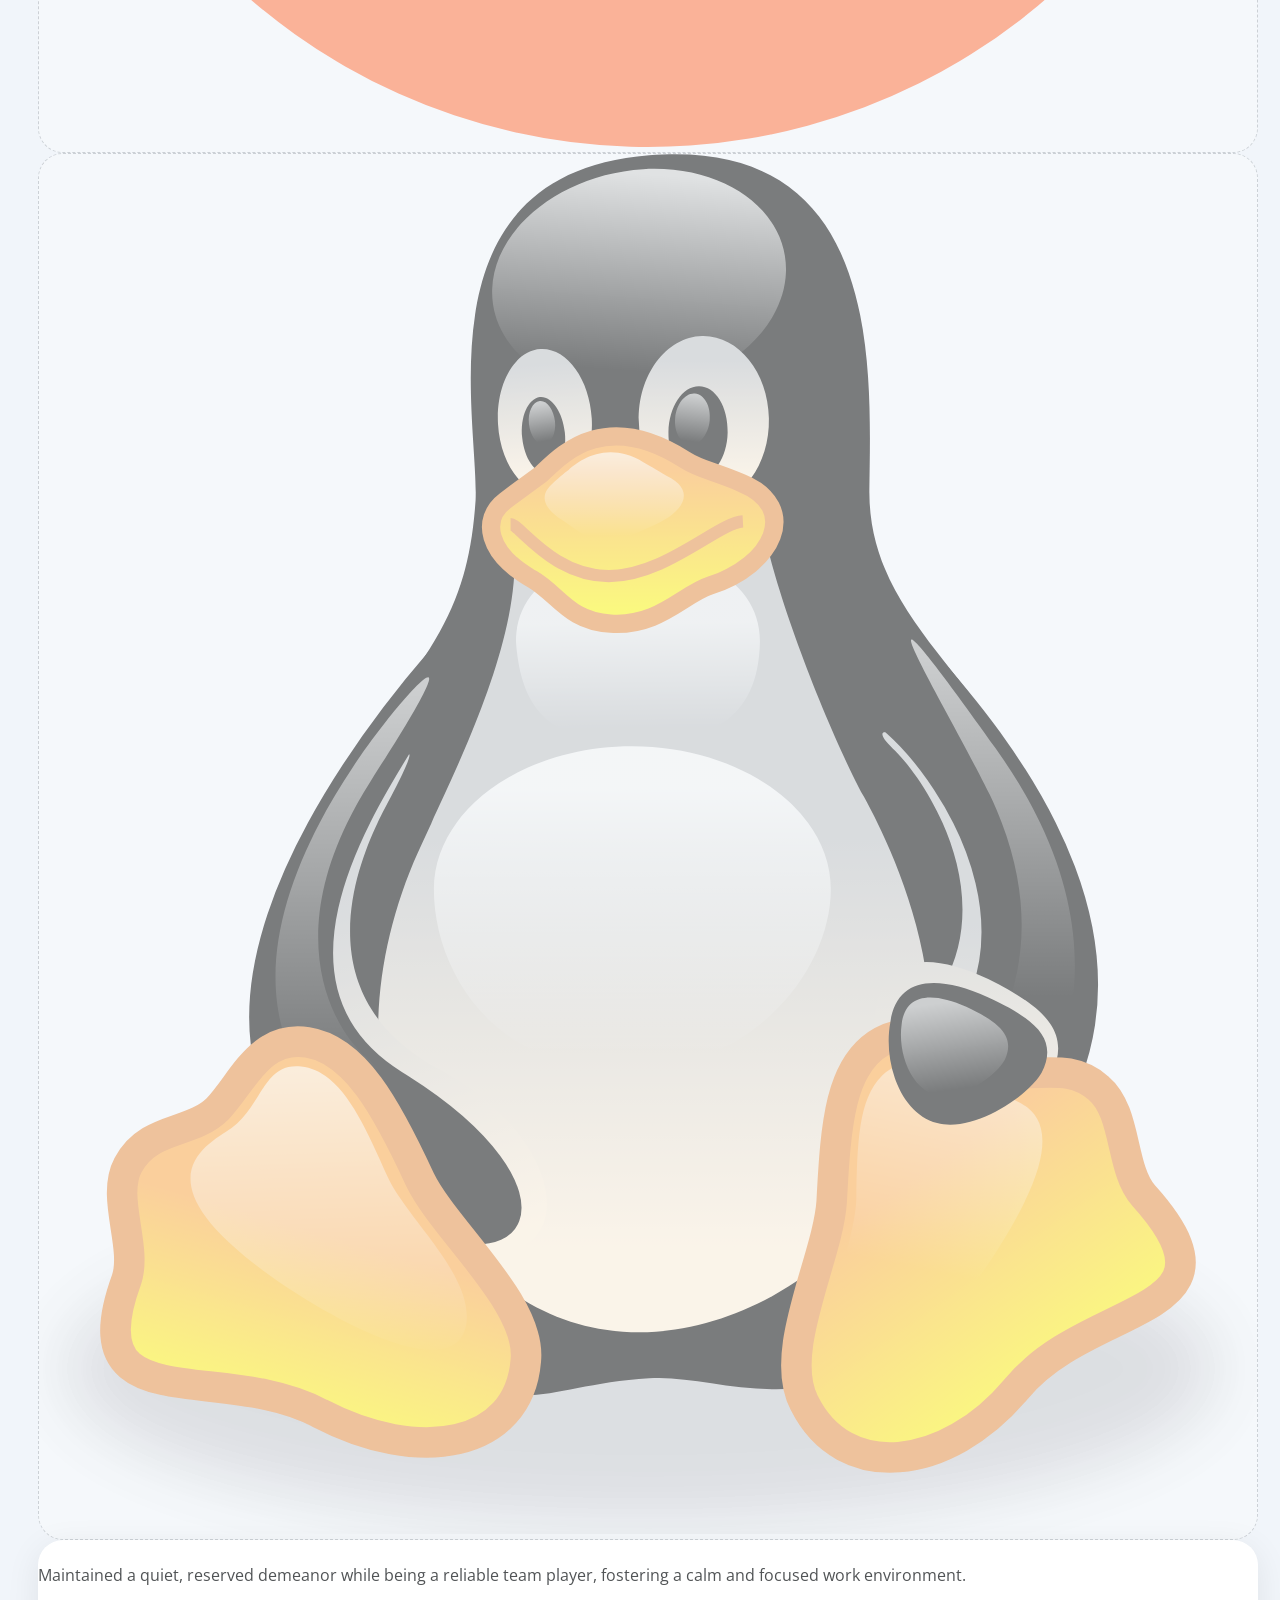
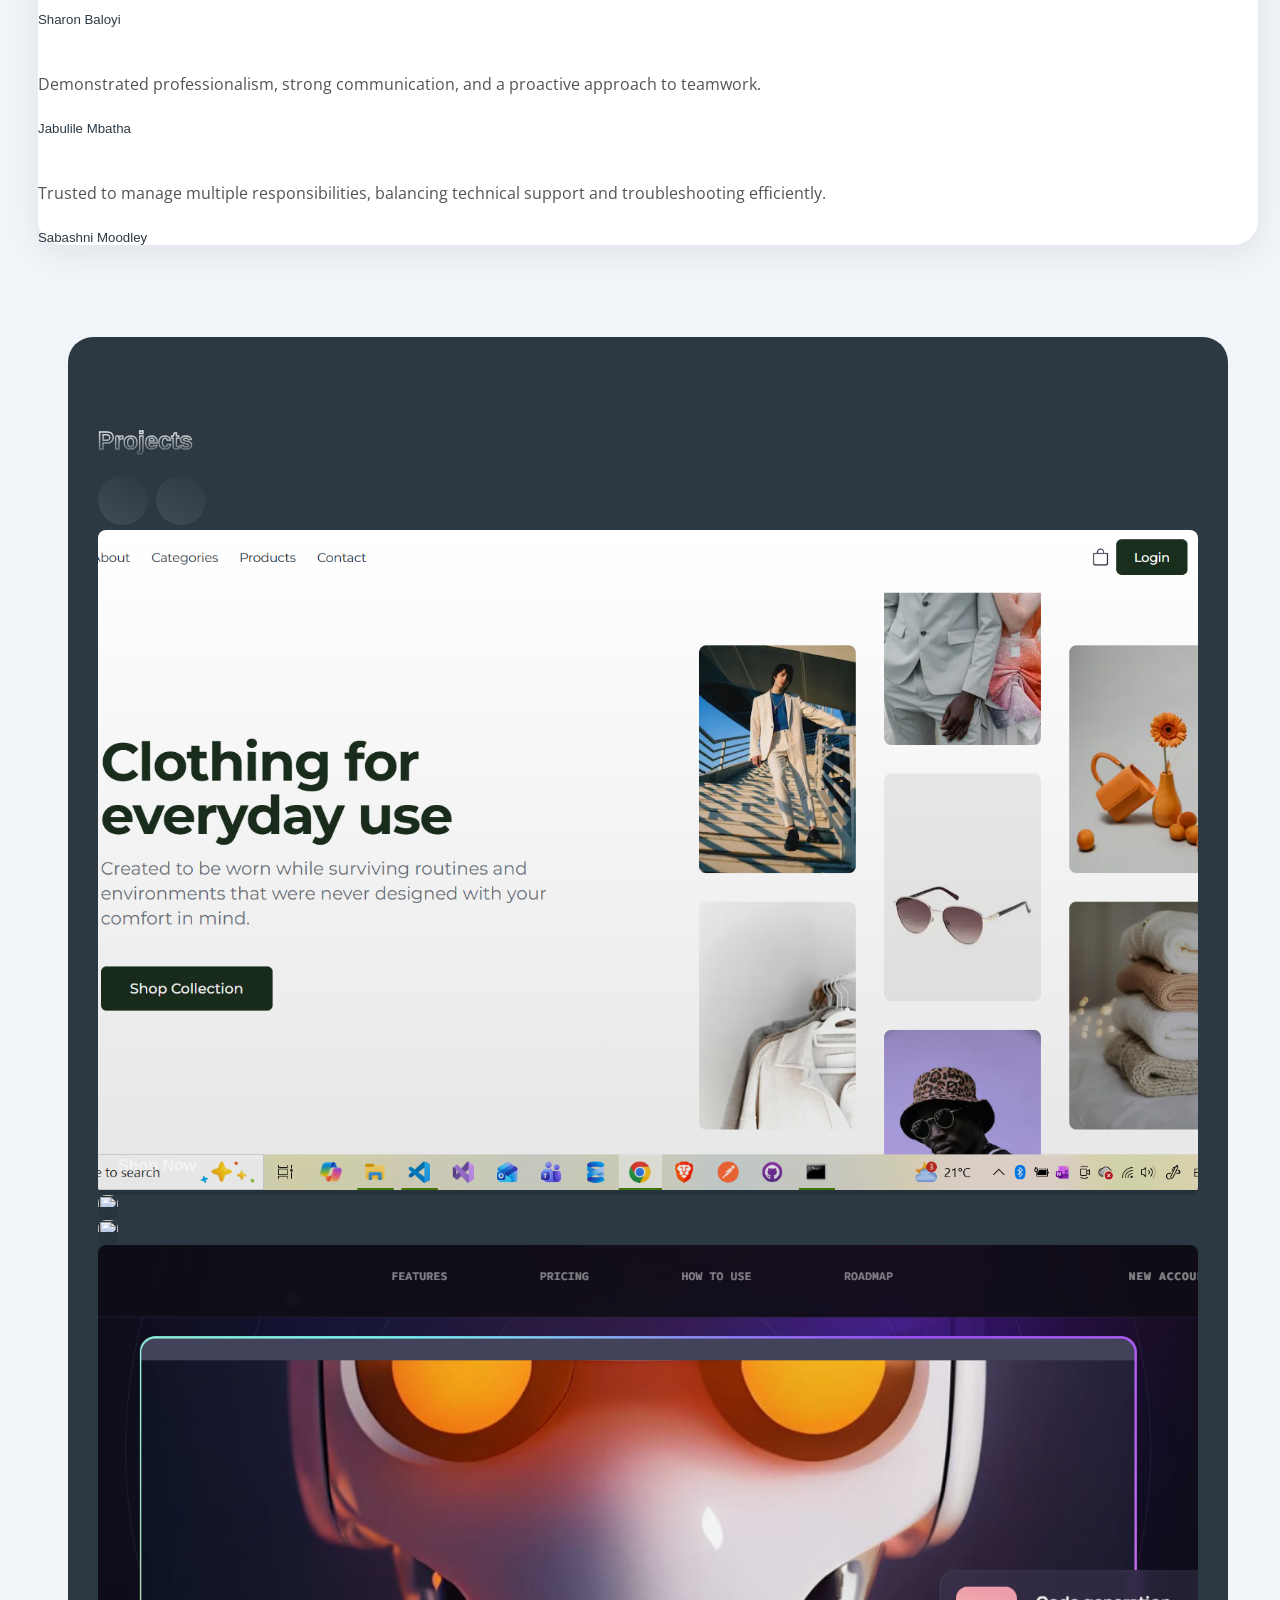
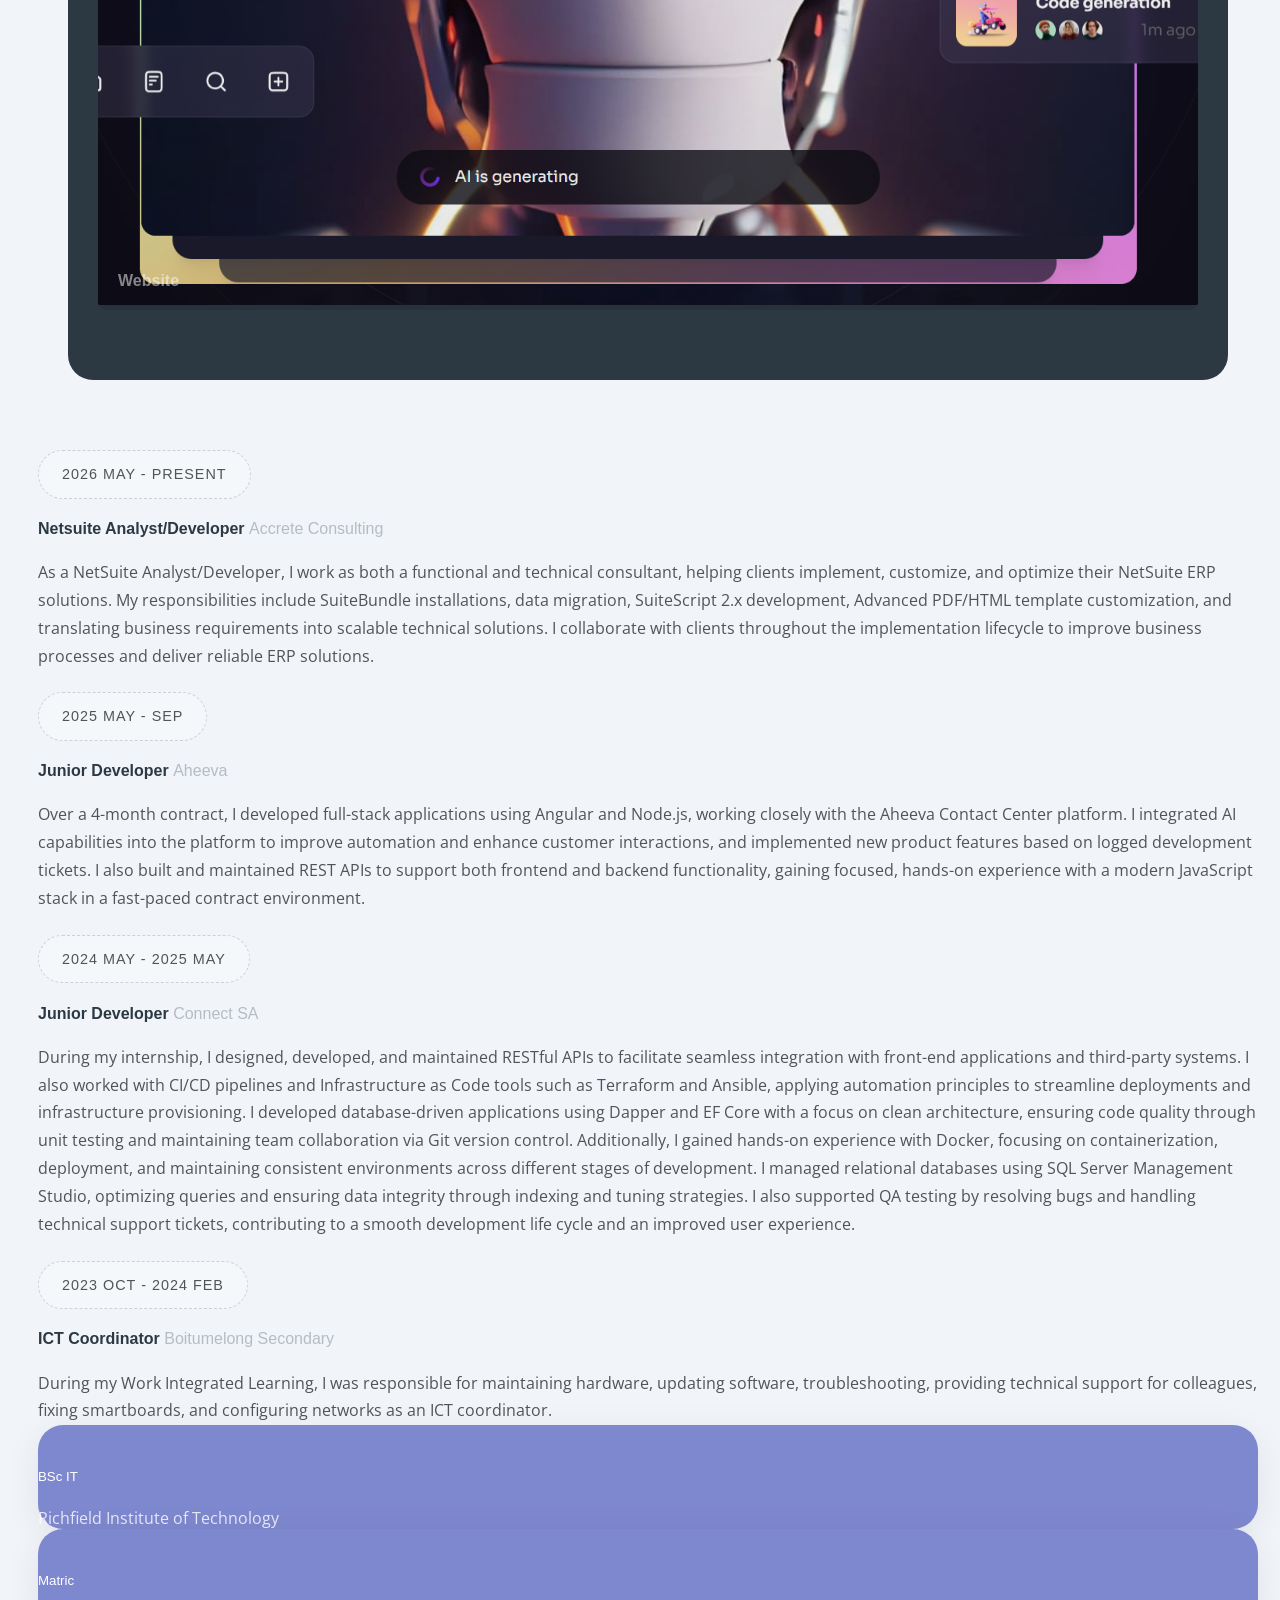
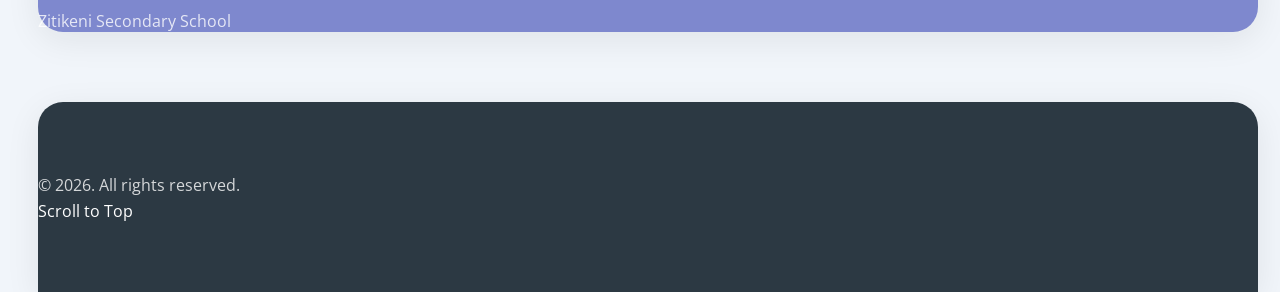
==== commit 845e5dc4: "update bio" ====
--- a/index.html
+++ b/index.html
@@ -89,7 +89,7 @@
 						</div>
 					</div>
 					<div class="col-12 col-md-8 col-xxl-9 order-md-1">
-						<h1 class="display-3 fw-medium">NetSuite Analyst & Software Developer based in Joburg and Surrounding Areas
+						<h1 class="display-3 fw-medium">Hi, I'm <span>Khomo</span>. NetSuite Analyst and Software Developer building scalable business solutions.
 						</h1>
 						<div class="hire-status mt-3">
 							<span class="dot-available"></span>
@@ -156,8 +156,7 @@
 						
 					</div>
 					<div class="col-12 col-xl-9 col-xxl-10">
-						<h2 class="display-6 fw-medium mb-0">I bring a lifelong passion for technology coupled with a deep curiosity for exploring new innovations
-							 and their societal impacts.</h2>
+						<h2 class="display-6 fw-medium mb-0">I like taking messy business problems and turning them into systems that just work.</h2>
 					</div>
 				</div><!-- end row -->
 			</div><!-- end container -->
@@ -456,7 +455,28 @@
 						<div class="row g-2 g-lg-4">
 							<div class="col-12 col-lg-3 text-lg-end">
 								<div class="dashed-box font-small font-family-secondary fw-medium uppercase">
-									<span>2024 Oct - 2025 May</span>
+									<span>2025 May - Sep</span>
+								</div>
+							</div>
+							<div class="col-12 col-lg-9">
+								<h4>Junior Developer <span class="fst-italic fw-medium text-lighter-30">Aheeva</span></h4>
+							<p>
+								Over a 4-month contract, I developed full-stack applications using Angular and Node.js, working closely with the
+								Aheeva Contact Center platform. I integrated AI capabilities into the platform to improve automation and enhance
+								customer interactions, and implemented new product features based on logged development tickets. I also built and
+								maintained REST APIs to support both frontend and backend functionality, gaining focused, hands-on experience with
+								a modern JavaScript stack in a fast-paced contract environment.
+							</p>
+							<br>
+							</div>
+						</div>
+						<!-- Resume box 3 -->
+
+
+						<div class="row g-2 g-lg-4">
+							<div class="col-12 col-lg-3 text-lg-end">
+								<div class="dashed-box font-small font-family-secondary fw-medium uppercase">
+									<span>2024 May - 2025 May</span>
 								</div>
 							</div>
 							<div class="col-12 col-lg-9">
@@ -474,7 +494,7 @@
 							</div>
 						</div>
 						<!-- Resume box 3 -->
-						<div class="row g-2 g-lg-4">
+						<!-- <div class="row g-2 g-lg-4">
 							<div class="col-12 col-lg-3 text-lg-end">
 								<div class="dashed-box font-small font-family-secondary fw-medium uppercase">
 									<span>2024 Feb - Sep</span>
@@ -490,7 +510,7 @@
 									implement and oversee cybersecurity measures, including firewalls, antivirus, and intrusion detection systems,
 									 and manage data backups and disaster recovery plans to ensure data integrity and availability.</p>
 							</div>
-						</div>
+						</div> -->
 						<!-- Resume box 4 -->
 						<div class="row g-2 g-lg-4 mt-3 mt-lg-1">
 							<div class="col-12 col-lg-3 text-lg-end">
--- a/assets/css/theme.css
+++ b/assets/css/theme.css
@@ -0,0 +1,351 @@
+@import url("https://fonts.googleapis.com/css2?family=Open+Sans:wght@300;400;500;600;700&amp;family=Outfit:wght@200;300;400;500;600;700;800&amp;family=Poppins:ital,wght@0,200;0,300;0,400;0,500;0,600;0,700;0,800;1,200;1,300;1,400;1,500;1,600;1,700;1,800&amp;display=swap");
+html, body {
+  width: 100%;
+  height: 100%;
+}
+
+body {
+  overflow-x: hidden;
+  position: relative;
+  z-index: 1;
+  background: #f1f5fa;
+  min-height: 100%;
+  color: #515456;
+}
+
+/* Company links */
+.company-link {
+    position: relative;
+    color: inherit;
+    text-decoration: none;
+    background-image: linear-gradient(currentColor, currentColor);
+    background-position: 0 100%;
+    background-repeat: no-repeat;
+    background-size: 0% 1px;
+    transition: background-size 0.3s ease, color 0.3s ease;
+}
+
+.company-link:hover {
+    color: var(--bs-primary, #6a5af9);
+    background-size: 100% 1px;
+}
+
+.company-link i {
+    font-size: 0.7em;
+    margin-left: 4px;
+    opacity: 0;
+    transform: translate(-3px, 2px);
+    transition: all 0.3s ease;
+    display: inline-block;
+}
+
+.company-link:hover i {
+    opacity: 1;
+    transform: translate(0, 0);
+}
+
+body h1,
+body h2,
+body h3,
+body h4,
+body h5,
+body h6,
+body i,
+body .h1,
+body .h2,
+body .h3,
+body .h4,
+body .h5,
+body .h6 {
+  color: #2c3943;
+}
+
+body a:not([class^='button'], [class^='link-hover']) {
+  color: #2c3943;
+}
+
+body a:not([class^='button'], [class^='link-hover']):hover,
+body a:not([class^='button'], [class^='link-hover']):focus {
+  color: rgba(44, 57, 67, 0.8);
+}
+
+img {
+  width: auto;
+  max-width: 100%;
+  height: auto;
+}
+
+.theme-dark {
+  background: #14181a;
+  color: rgba(255, 255, 255, 0.8);
+}
+
+.theme-dark h1,
+.theme-dark h2,
+.theme-dark h3,
+.theme-dark h4,
+.theme-dark h5,
+.theme-dark h6,
+.theme-dark i,
+.theme-dark .h1,
+.theme-dark .h2,
+.theme-dark .h3,
+.theme-dark .h4,
+.theme-dark .h5,
+.theme-dark .h6 {
+  color: white;
+}
+
+.theme-dark a:not([class^='button'], [class^='link-hover']) {
+  color: white;
+}
+
+.theme-dark a:not([class^='button'], [class^='link-hover']) i {
+  color: white;
+}
+
+.theme-dark a:not([class^='button'], [class^='link-hover']):hover,
+.theme-dark a:not([class^='button'], [class^='link-hover']):focus {
+  color: rgba(255, 255, 255, 0.8);
+}
+
+.theme-dark a:not([class^='button'], [class^='link-hover']):hover i,
+.theme-dark a:not([class^='button'], [class^='link-hover']):focus i {
+  color: rgba(255, 255, 255, 0.8);
+}
+
+[class*='bg-theme'],
+[class*='bg-charcoal'] {
+  color: rgba(255, 255, 255, 0.8);
+}
+
+[class*='bg-theme'] h1,
+[class*='bg-theme'] h2,
+[class*='bg-theme'] h3,
+[class*='bg-theme'] h4,
+[class*='bg-theme'] h5,
+[class*='bg-theme'] h6,
+[class*='bg-theme'] i,
+[class*='bg-theme'] .h1,
+[class*='bg-theme'] .h2,
+[class*='bg-theme'] .h3,
+[class*='bg-theme'] .h4,
+[class*='bg-theme'] .h5,
+[class*='bg-theme'] .h6,
+[class*='bg-charcoal'] h1,
+[class*='bg-charcoal'] h2,
+[class*='bg-charcoal'] h3,
+[class*='bg-charcoal'] h4,
+[class*='bg-charcoal'] h5,
+[class*='bg-charcoal'] h6,
+[class*='bg-charcoal'] i,
+[class*='bg-charcoal'] .h1,
+[class*='bg-charcoal'] .h2,
+[class*='bg-charcoal'] .h3,
+[class*='bg-charcoal'] .h4,
+[class*='bg-charcoal'] .h5,
+[class*='bg-charcoal'] .h6 {
+  color: white;
+}
+
+[class*='bg-theme'] a:not([class^='button'], [class^='link-hover']),
+[class*='bg-charcoal'] a:not([class^='button'], [class^='link-hover']) {
+  color: white;
+}
+
+[class*='bg-theme'] a:not([class^='button'], [class^='link-hover']) i,
+[class*='bg-charcoal'] a:not([class^='button'], [class^='link-hover']) i {
+  color: white;
+}
+
+[class*='bg-theme'] a:not([class^='button'], [class^='link-hover']):hover,
+[class*='bg-theme'] a:not([class^='button'], [class^='link-hover']):focus,
+[class*='bg-charcoal'] a:not([class^='button'], [class^='link-hover']):hover,
+[class*='bg-charcoal'] a:not([class^='button'], [class^='link-hover']):focus {
+  color: rgba(255, 255, 255, 0.8);
+}
+
+[class*='bg-theme'] a:not([class^='button'], [class^='link-hover']):hover i,
+[class*='bg-theme'] a:not([class^='button'], [class^='link-hover']):focus i,
+[class*='bg-charcoal'] a:not([class^='button'], [class^='link-hover']):hover i,
+[class*='bg-charcoal'] a:not([class^='button'], [class^='link-hover']):focus i {
+  color: rgba(255, 255, 255, 0.8);
+}
+
+.container {
+  padding: 0 30px;
+}
+
+.container-fluid {
+  padding: 0 60px;
+}
+
+@media (min-width: 1920px) {
+  .container-fluid {
+    max-width: 1780px;
+  }
+}
+
+@media (max-width: 1199.99px) {
+  .container-fluid {
+    padding: 0 50px;
+  }
+}
+
+@media (max-width: 991.99px) {
+  .container-fluid {
+    padding: 0 40px;
+  }
+}
+
+@media (max-width: 767.99px) {
+  .container-fluid {
+    padding: 0 30px;
+  }
+}
+
+.section-spacing {
+  overflow: hidden;
+  padding: 70px 0;
+}
+
+@media (max-width: 1199.99px) {
+  .section-spacing {
+    padding: 60px 0;
+  }
+}
+
+.hero-avatar {
+  position: relative;
+  display: inline-block;
+}
+
+.hero-avatar img {
+  border-top-left-radius: 50%;
+  border-bottom-left-radius: 50%;
+}
+
+.hero-avatar:before {
+  z-index: -1;
+  content: '';
+  position: absolute;
+  top: -15px;
+  bottom: -15px;
+  right: 15px;
+  background: rgba(255, 255, 255, 0.3);
+  width: 100%;
+  height: calc(100% + 30px);
+  border: 1px dashed rgba(44, 57, 67, 0.2);
+  border-top-left-radius: 50%;
+  border-bottom-left-radius: 50%;
+}
+
+.hero-avatar .avatar-icon {
+  position: absolute;
+  bottom: 20px;
+  left: 10px;
+}
+
+.hero-avatar .avatar-icon li a {
+  display: inline-block;
+  backdrop-filter: blur(5px);
+  background: rgba(44, 57, 67, 0.4);
+  width: 44px;
+  height: 44px;
+  border-radius: 50%;
+  text-align: center;
+  line-height: 44px;
+  color: white;
+}
+
+.hero-avatar .avatar-icon li a i {
+  color: white;
+}
+
+.hero-avatar .avatar-icon li a:hover {
+  background: rgba(44, 57, 67, 0.3);
+}
+
+.theme-dark .hero-avatar:before {
+  background: rgba(44, 57, 67, 0.3);
+  border-color: rgba(255, 255, 255, 0.3);
+}
+.hire-status {
+    display:inline-flex;
+    background:rgba(255,255,255,0.3);
+    border:1px dashed rgba(44,57,67,0.2);
+    border-radius:50px;padding:11px 23px;
+    align-items:center
+}
+.hire-status span{
+    position:relative;
+    display:inline-block;
+    width:8px;height:8px;
+    border-radius:50%;
+    margin-right:12px
+}
+.hire-status span:before{
+    content:'';
+    position:absolute;
+    top:0;
+    right:0;
+    bottom:0;
+    left:0;
+    opacity:1;
+    border-radius:50%;
+    -webkit-animation:dot-animate 1500ms infinite linear;
+    animation:dot-animate 1500ms infinite linear
+}
+.hire-status span.dot-available{
+    background:#7d7
+}
+.hire-status span.dot-available:before{
+    background:#7d7
+}
+.hire-status span.dot-unavailable{
+    background:red
+}
+.hire-status span.dot-unavailable:before{
+    background:red
+}
+.theme-dark .hire-status{
+    background:rgba(44,57,67,0.3);
+    border-color:rgba(255,255,255,0.3)
+}
+@media (max-width: 991.99px){
+    .hire-status{
+        padding:9px 20px}
+    }
+    @keyframes dot-animate{
+        100%{
+            transform:scale(2.5);
+            transform:scale(2.5);
+            opacity:0
+        }
+    }@-webkit-keyframes dot-animate{
+        100%{
+            -webkit-transform:scale(2.5);
+            transform:scale(2.5);
+            opacity:0
+        }
+    }
+    .cursor-gradient{
+        z-index:-1;
+        position:fixed;
+        left:0;
+        top:0;
+        transform:translate(calc(-50% + 15px), -50%);
+        opacity:0.4;
+        display:flex;
+        justify-content:center;
+        align-items:center;
+        filter:blur(250px);
+        background-image:linear-gradient(#10f 10%, #ff00f2);
+        width:360px;
+        height:360px;
+        border-radius:100%;
+        pointer-events:none;
+        -webkit-transition:all 100ms ease-out;transition:all 100ms ease-out
+    }
+    .theme-dark .cursor-gradient
+    {opacity:0.5}input:not(.form-check-input),textarea{background:rgba(255,255,255,0.3);width:100%;margin-bottom:1rem;padding:13px 24px;border:1px dashed rgba(44,57,67,0.3);border-radius:25px;box-shadow:none;font:400 16px "Open Sans",sans-serif;-webkit-transition:ease-out 0.12s;transition:ease-out 0.12s}input:not(.form-check-input):focus,input:not(.form-check-input):active,textarea:focus,textarea:active{outline:0;box-shadow:none}textarea{height:180px}input:not(.form-check-input),textarea,.form-control{color:#515456}input:not(.form-check-input)::-webkit-input-placeholder,textarea::-webkit-input-placeholder,.form-control::-webkit-input-placeholder{color:#808385}input:not(.form-check-input)::-moz-placeholder,textarea::-moz-placeholder,.form-control::-moz-placeholder{color:#808385}input:not(.form-check-input):-ms-placeholder,textarea:-ms-placeholder,.form-control:-ms-placeholder{color:#808385}input:not(.form-check-input)::-ms-placeholder,textarea::-ms-placeholder,.form-control::-ms-placeholder{color:#808385}input:not(.form-check-input)::placeholder,textarea::placeholder,.form-control::placeholder{color:#808385}input:not(.form-check-input):focus,textarea:focus,.form-control:focus{border-color:#2c3943}label{font-size:15px}.theme-dark input:not(.form-check-input),.theme-dark textarea{background:rgba(44,57,67,0.3);border-color:rgba(255,255,255,0.3)}.theme-dark input:not(.form-check-input),.theme-dark textarea,.theme-dark .form-control{color:rgba(255,255,255,0.8)}.theme-dark input:not(.form-check-input)::-webkit-input-placeholder,.theme-dark textarea::-webkit-input-placeholder,.theme-dark .form-control::-webkit-input-placeholder{color:rgba(255,255,255,0.7)}.theme-dark input:not(.form-check-input)::-moz-placeholder,.theme-dark textarea::-moz-placeholder,.theme-dark .form-control::-moz-placeholder{color:rgba(255,255,255,0.7)}.theme-dark input:not(.form-check-input):-ms-placeholder,.theme-dark textarea:-ms-placeholder,.theme-dark .form-control:-ms-placeholder{color:rgba(255,255,255,0.7)}.theme-dark input:not(.form-check-input)::-ms-placeholder,.theme-dark textarea::-ms-placeholder,.theme-dark .form-control::-ms-placeholder{color:rgba(255,255,255,0.7)}.theme-dark input:not(.form-check-input)::placeholder,.theme-dark textarea::placeholder,.theme-dark .form-control::placeholder{color:rgba(255,255,255,0.7)}.theme-dark input:not(.form-check-input):focus,.theme-dark textarea:focus,.theme-dark .form-control:focus{border-color:white}.submit-result span{display:none;-webkit-transition:ease-out 0.2s;transition:ease-out 0.2s}.submit-result span.show-result{margin-top:24px;display:block}.submit-result span#success{color:green}.submit-result span#error{color:red}.submit-result span .error-color{background:rgba(255,0,0,0.1)}ul{margin:0}ul[class*=' list-'],ul[class^='list-']{padding:0}ul.list-unstyled li{list-style-type:none;margin-bottom:6px}ul.list-unstyled li:last-child{margin-bottom:0}ul[class*=' list-inline'] li,ul[class^='list-inline'] li{display:inline-block}ul.list-inline-sm li{padding-right:4px}ul.list-inline-sm li:last-child{padding-right:0}ul.list-inline li{padding-right:8px}ul.list-inline li:last-child{padding-right:0}ul.list-inline-lg li{padding-right:12px}ul.list-inline-lg li:last-child{padding-right:0}ul.list-inline-dash li{padding-right:2px}ul.list-inline-dash li:last-child{padding-right:0}ul.list-inline-dash li:before{content:'-';padding-right:6px}ul.list-inline-dash li:first-child:before{display:none}body{font-family:"Open Sans",sans-serif;font-size:1rem;font-weight:400;letter-spacing:0}h1,h2,h3,h4,h5,h6,.h1,.h2,.h3,.h4,.h5,.h6{font-family:"Outfit",sans-serif;font-weight:600}@media (max-width: 991.99px){h1,h2,h3,h4,h5,h6,.h1,.h2,.h3,.h4,.h5,.h6{margin-bottom:6px}}p{margin:0;line-height:1.74}@media (max-width: 991.99px){p{line-height:1.6}}.uppercase{letter-spacing:1px;text-transform:uppercase}.font-small{font-size:0.9em;line-height:1.7}.font-large{font-size:1.063em;line-height:1.6}i{display:inline-block}.icon-4xl i{font-size:2.5em}.icon-3xl i{font-size:2.2em}.icon-2xl i{font-size:1.9em}.icon-xl i{font-size:1.6em}.icon-lg i{font-size:1.33em}.icon-sm i{font-size:0.9em}button{background:transparent;box-shadow:none;border:0;padding:0;cursor:pointer}a,button{text-decoration:none;-webkit-transition:linear 0.08s;transition:linear 0.08s}a:focus,a:active,button:focus,button:active{box-shadow:none;outline:0}.button{position:relative;display:inline-block;background:#2c3943;color:white;padding:13px 30px;font-family:"Outfit",sans-serif}.button:hover{background:rgba(44,57,67,0.9)}.theme-dark .button{background:rgba(255,255,255,0.1)}.theme-dark .button:hover{background:rgba(255,255,255,0.15)}.button-xs{padding:7px 15px}.button-sm{padding:11px 23px}.button-lg{padding:15px 34px}.button-fullwidth{width:100%;text-align:center}.button-gradient{position:relative;display:inline-block;overflow:hidden;background:transparent;backdrop-filter:blur(5px);padding:13px 30px;border-radius:40px;color:#2c3943}.button-gradient:after{content:'';z-index:-1;position:absolute;top:0;left:0;opacity:0.2;background-image:linear-gradient(30deg, #2c3943 0%, transparent 100%);width:100%;height:100%;-webkit-transition:linear 0.1s;transition:linear 0.1s}.button-gradient:hover{background:transparent}.button-gradient:hover:after{opacity:0.3}.theme-dark .button-gradient,[class*='bg-theme'] .button-gradient,[class*='bg-charcoal'] .button-gradient{color:white}.theme-dark .button-gradient:after,[class*='bg-theme'] .button-gradient:after,[class*='bg-charcoal'] .button-gradient:after{background-image:linear-gradient(30deg, #fff 0%, transparent 100%)}.button-circle{position:relative;background:#2c3943;display:inline-block;width:50px;height:50px;border-radius:50%;color:white;line-height:50px;text-align:center}.button-circle i{color:white}.button-circle:hover{background:rgba(44,57,67,0.9)}.theme-dark .button-circle{background:rgba(255,255,255,0.1)}.theme-dark .button-circle:hover{background:rgba(255,255,255,0.15)}.button-circle-sm{width:44px;height:44px;line-height:44px}.button-circle-lg{width:56px;height:56px;line-height:56px}.button-circle-gradient{position:relative;display:inline-block;overflow:hidden;backdrop-filter:blur(5px);color:#2c3943}.button-circle-gradient:after{content:'';z-index:-1;position:absolute;top:0;left:0;opacity:0.1;background-image:linear-gradient(30deg, #2c3943 0%, transparent 100%);width:100%;height:100%;-webkit-transition:linear 0.1s;transition:linear 0.1s}.button-circle-gradient:hover:after,.button-circle-gradient.mixitup-control-active:after{opacity:0.3}.theme-dark .button-circle-gradient,[class*='bg-theme'] .button-circle-gradient,[class*='bg-charcoal'] .button-circle-gradient{color:white}.theme-dark .button-circle-gradient:after,[class*='bg-theme'] .button-circle-gradient:after,[class*='bg-charcoal'] .button-circle-gradient:after{background-image:linear-gradient(30deg, #fff 0%, transparent 100%)}.button-radius{border-radius:0.5em}.button-rounded{border-radius:30px}.button-corner{border-top-right-radius:0;border-bottom-left-radius:0}.client-box a img{opacity:0.5;width:100%;-webkit-transition:ease-out 0.12s;transition:ease-out 0.12s}.client-box a:hover img{opacity:1}.lightbox-video{position:relative;-webkit-transform:translate3d(0, 0, 0);transform:translate3d(0, 0, 0);overflow:hidden}.lightbox-video img{-webkit-transform:scale(1);transform:scale(1);width:100%;-webkit-transition:transform 0.6s cubic-bezier(0.165, 0.84, 0.44, 1);transition:transform 0.6s cubic-bezier(0.165, 0.84, 0.44, 1)}.lightbox-video .lightbox-play-btn{z-index:1;position:absolute;top:50%;left:50%;-webkit-transform:translate(-50%, -50%);transform:translate(-50%, -50%);overflow:hidden;display:inline-block;width:70px;height:70px;line-height:70px;border-radius:50%;text-align:center;color:white;backdrop-filter:blur(5px);font-size:1.33em}.lightbox-video .lightbox-play-btn:after{content:'';z-index:-1;position:absolute;top:0;left:0;opacity:0.15;background-image:linear-gradient(30deg, #fff 0%, transparent 100%);width:100%;height:100%;-webkit-transition:linear 0.1s;transition:linear 0.1s}.lightbox-video .lightbox-play-btn i{color:white}.lightbox-video .lightbox-play-btn:hover{color:white}.lightbox-video .lightbox-play-btn:hover:after{opacity:0.3}.lightbox-video:hover img{-webkit-transform:scale(1.04);transform:scale(1.04)}.gmap{width:100%}.gmap-sm{height:300px}.gmap-md{height:350px}.gmap-lg{height:400px}@media (max-width: 991.99px){.gmap-sm{height:250px}.gmap-md{height:300px}.gmap-lg{height:350px}}.progress-box .animated-progress{position:relative;background:rgba(44,57,67,0.1);height:4px;margin-top:4px;border-radius:3px}.progress-box .animated-progress div{position:absolute;display:block;background:#2c3943;width:10%;height:100%;border-radius:4px;color:#2c3943;-webkit-transition:width 0.7s cubic-bezier(0.165, 0.84, 0.44, 1);transition:width 0.7s cubic-bezier(0.165, 0.84, 0.44, 1);-webkit-transition-delay:.1s;transition-delay:.1s}.progress-box .animated-progress div:after{content:attr(data-progress) "%";position:absolute;top:-30px;right:0;opacity:0;font-family:"Outfit",sans-serif;font-size:500;-webkit-transition:ease-out 0.16s;transition:ease-out 0.16s}.progress-box .animated-progress div.progress-show:after{opacity:1}.theme-dark .progress-box .animated-progress,[class*='bg-charcoal'] .progress-box .animated-progress,[class*='bg-theme'] .progress-box .animated-progress{background:rgba(255,255,255,0.1)}.theme-dark .progress-box .animated-progress div,[class*='bg-charcoal'] .progress-box .animated-progress div,[class*='bg-theme'] .progress-box .animated-progress div{background:white;color:white}.sliding-text .swiper-slide,.sliding-text-reverse .swiper-slide{width:auto}.sliding-boxes .swiper-wrapper,.sliding-text .swiper-wrapper,.sliding-text-reverse .swiper-wrapper{transition-timing-function:linear}.testimonial-pagination-wrapper{position:absolute;right:0;bottom:0;display:inline-block;background:#2c3943;padding:14px;border-top-left-radius:20px;border-bottom-right-radius:20px}.testimonial-pagination-wrapper .testimonial-pagination{top:0;right:0;bottom:0;left:0;display:-webkit-box;display:-webkit-flex;display:-ms-flexbox;display:flex}.testimonial-pagination-wrapper .testimonial-pagination .swiper-pagination-bullet{background:rgba(255,255,255,0.3);width:5px;height:5px;margin:0 3px;border-radius:3px;opacity:1;-webkit-transition:linear 0.1s;transition:linear 0.1s}.testimonial-pagination-wrapper .testimonial-pagination .swiper-pagination-bullet.swiper-pagination-bullet-active{background:white;width:13px}.theme-dark .testimonial-pagination-wrapper{background:rgba(255,255,255,0.1)}.blog-post-box{position:relative;overflow:hidden}.blog-post-box a{display:block}.blog-post-box .blog-img{position:relative;overflow:hidden;-webkit-transform:scale(1) translate3d(0, 0, 0);transform:scale(1) translate3d(0, 0, 0);border-radius:8px;-webkit-transition:transform 0.6s cubic-bezier(0.165, 0.84, 0.44, 1);transition:transform 0.6s cubic-bezier(0.165, 0.84, 0.44, 1)}.blog-post-box .blog-img:after{content:'';position:absolute;top:0;right:0;bottom:0;left:0;background-image:linear-gradient(0deg, #000 0%, transparent 100%);opacity:0.1;-webkit-transition:linear 0.1s;transition:linear 0.1s}.blog-post-box .blog-img img{width:100%;aspect-ratio:1/0.5;object-fit:cover;-webkit-transition:transform 0.4s cubic-bezier(0.165, 0.84, 0.44, 1);transition:transform 0.4s cubic-bezier(0.165, 0.84, 0.44, 1)}.blog-post-box .blog-category{position:absolute;top:20px;right:20px;backdrop-filter:blur(5px);background:rgba(44,57,67,0.3);padding:7px 15px;border-radius:30px;color:white;font-size:0.9em;font-family:"Outfit",sans-serif;font-weight:500;text-transform:uppercase;letter-spacing:1px;-webkit-transition:linear 0.1s;transition:linear 0.1s}.blog-post-box:hover .blog-img{-webkit-transform:scale(0.98) translate3d(0, 0, 0);transform:scale(0.98) translate3d(0, 0, 0)}.blog-post-box:hover .blog-img:after{opacity:0.2}.blog-post-box:hover .blog-img img{-webkit-transform:scale(1.06);transform:scale(1.06)}.header-wrapper{position:relative}.header-wrapper .container{position:relative;display:-webkit-box;display:-webkit-flex;display:-ms-flexbox;display:flex;align-items:center;height:72px}.header-wrapper .header-nav{z-index:996;position:fixed;top:0;background:rgba(255,255,255,0.9);height:72px;width:auto;backdrop-filter:blur(10px);-webkit-box-shadow:0 8px 34px 0 rgba(22,24,26,0.08);box-shadow:0 8px 34px 0 rgba(22,24,26,0.08);border-bottom-right-radius:20px;border-bottom-left-radius:20px}.header-wrapper .header-nav .nav-list{margin:0;padding:0;font-size:0.9em;font-weight:500;font-family:"Outfit",sans-serif;text-transform:uppercase;letter-spacing:0.5px}.header-wrapper .header-nav .nav-list .nav-list-item{list-style-type:none}.header-wrapper .header-nav .nav-list .nav-list-item a{color:#2c3943}.header-wrapper .header-logo{position:absolute;top:50%;right:30px;-webkit-transform:translateY(-50%);transform:translateY(-50%);max-height:70px}.header-wrapper .header-logo *{margin:0}.header-wrapper .header-logo img{max-height:50px}@media (min-width: 992px){.header-wrapper{height:72px}.header-wrapper .header-nav{padding:0 30px;display:-webkit-box;display:-webkit-flex;display:-ms-flexbox;display:flex;align-items:center}.header-wrapper .header-nav .nav-list .nav-list-item{display:inline-block;padding-left:18px}.header-wrapper .header-nav .nav-list .nav-list-item:first-child{padding-left:0}.header-wrapper .header-nav .nav-list .nav-list-item a{z-index:1;position:relative}.header-wrapper .header-nav .nav-list .nav-list-item a:before{content:'';position:absolute;right:0;bottom:-1px;left:0;background:black;height:1px;-webkit-animation:line-out 0.3s cubic-bezier(0.165, 0.84, 0.44, 1) both;animation:line-out 0.3s cubic-bezier(0.165, 0.84, 0.44, 1) both}.header-wrapper .header-nav .nav-list .nav-list-item a:hover{color:black}.header-wrapper .header-nav .nav-list .nav-list-item a:hover:before{width:100%;-webkit-animation:line-in 0.3s cubic-bezier(0.165, 0.84, 0.44, 1) both;animation:line-in 0.3s cubic-bezier(0.165, 0.84, 0.44, 1) both}.header-wrapper .nav-toggle{display:none}.header-wrapper .toggle-menu{position:absolute;top:80px;left:0;-webkit-transform:translateY(-8px) scale(0.98);transform:translateY(-8px) scale(0.98);visibility:hidden;opacity:0;background:white;width:300px;padding:30px;border-radius:20px;-webkit-box-shadow:0 8px 34px 0 rgba(22,24,26,0.08);box-shadow:0 8px 34px 0 rgba(22,24,26,0.08);-webkit-transition:linear 0.1s;transition:linear 0.1s}.header-wrapper .toggle-menu.show{visibility:visible;opacity:1;-webkit-transform:translateY(0) scale(1);transform:translateY(0) scale(1)}}.toggle-menu-btn{display:inline-flex;margin-right:24px}.toggle-menu-btn span{position:relative;display:block;width:20px;height:14px}.toggle-menu-btn span:before,.toggle-menu-btn span:after{content:'';position:absolute;left:0;width:20px;height:4px;border-radius:3px;border:1px solid #2c3943;-webkit-transition:linear 0.06s;transition:linear 0.06s}.toggle-menu-btn span:before{top:0}.toggle-menu-btn span:after{bottom:0}.toggle-menu-btn:hover span:before,.toggle-menu-btn:hover span:after,.toggle-menu-btn.active span:before,.toggle-menu-btn.active span:after{background:#2c3943}@media (max-width: 991.99px){.toggle-menu,.toggle-menu-btn{display:none}.header-wrapper .container{height:56px}.header-wrapper .header-nav{height:56px}.header-wrapper .header-nav .nav-toggle{display:inline-block;width:58px;height:56px;text-align:center}.header-wrapper .header-nav .nav-toggle span{position:relative;display:inline-block;width:20px;height:14px}.header-wrapper .header-nav .nav-toggle span:before,.header-wrapper .header-nav .nav-toggle span:after{content:'';position:absolute;left:0;width:20px;height:4px;border:1px solid #2c3943;-webkit-transition:linear 0.06s;transition:linear 0.06s}.header-wrapper .header-nav .nav-toggle span:before{top:0}.header-wrapper .header-nav .nav-toggle span:after{bottom:0}.header-wrapper .header-nav .nav-toggle:hover span:before,.header-wrapper .header-nav .nav-toggle:hover span:after,.header-wrapper .header-nav .nav-toggle.active span:before,.header-wrapper .header-nav .nav-toggle.active span:after{background:#2c3943}.header-wrapper .header-nav .nav-list{visibility:hidden;opacity:0;position:absolute;top:64px;background:white;min-width:200px;padding:24px;border-radius:20px;-webkit-transition:linear 0.1s;transition:linear 0.1s}.header-wrapper .header-nav .nav-list.show{visibility:visible;opacity:1}.header-wrapper .header-nav .nav-list li{margin-bottom:8px}.header-wrapper .header-nav .nav-list li:last-child{margin-bottom:0}.header-wrapper .header-logo{max-height:56px}.header-wrapper .header-logo img{max-height:42px}}.theme-dark .header-wrapper .header-nav{background:#2c3943}.theme-dark .header-wrapper .header-nav .nav-list .nav-list-item a{color:white}.theme-dark .header-wrapper .toggle-menu{background:#2c3943}.theme-dark .toggle-menu-btn span:before,.theme-dark .toggle-menu-btn span:after{border-color:white}.theme-dark .toggle-menu-btn:hover span:before,.theme-dark .toggle-menu-btn:hover span:after,.theme-dark .toggle-menu-btn.active span:before,.theme-dark .toggle-menu-btn.active span:after{background:white}@media (min-width: 992px){.theme-dark .header-wrapper .header-nav .nav-list .nav-list-item a{color:white}.theme-dark .header-wrapper .header-nav .nav-list .nav-list-item a:before{background:white}.theme-dark .header-wrapper .header-nav .nav-list .nav-list-item a:hover{color:white}}@media (max-width: 991.99px){.theme-dark .header-wrapper .header-nav .nav-toggle span:before,.theme-dark .header-wrapper .header-nav .nav-toggle span:after{border-color:white}.theme-dark .header-wrapper .header-nav .nav-toggle:hover span:before,.theme-dark .header-wrapper .header-nav .nav-toggle:hover span:after,.theme-dark .header-wrapper .header-nav .nav-toggle.active span:before,.theme-dark .header-wrapper .header-nav .nav-toggle.active span:after{background:white}.theme-dark .header-wrapper .header-nav .nav-list{background:#2c3943}}.portfolio-box{position:relative;overflow:hidden}.portfolio-box a{display:block}.portfolio-box .portfolio-img{position:relative;overflow:hidden;-webkit-transform:scale(1) translate3d(0, 0, 0);transform:scale(1) translate3d(0, 0, 0);border-radius:8px;-webkit-transition:transform 0.6s cubic-bezier(0.165, 0.84, 0.44, 1);transition:transform 0.6s cubic-bezier(0.165, 0.84, 0.44, 1)}.portfolio-box .portfolio-img:after{content:'';position:absolute;top:0;right:0;bottom:0;left:0;background-image:linear-gradient(0deg, #000 0%, transparent 100%);opacity:0.1;-webkit-transition:linear 0.1s;transition:linear 0.1s}.portfolio-box .portfolio-img img{width:100%;aspect-ratio:1/0.6;object-fit:cover;-webkit-transition:transform 0.4s cubic-bezier(0.165, 0.84, 0.44, 1);transition:transform 0.4s cubic-bezier(0.165, 0.84, 0.44, 1)}.portfolio-box .portfolio-category{position:absolute;top:20px;right:20px;opacity:0;visibility:hidden;backdrop-filter:blur(5px);background:rgba(44,57,67,0.3);padding:7px 15px;border-radius:30px;color:white;font-size:0.9em;font-family:"Outfit",sans-serif;font-weight:500;text-transform:uppercase;letter-spacing:1px;-webkit-transition:linear 0.1s;transition:linear 0.1s}.portfolio-box .portfolio-caption{z-index:1;position:absolute;bottom:20px;left:20px;opacity:0.5;color:white;-webkit-transition:linear 0.06s;transition:linear 0.06s}.portfolio-box .portfolio-caption *{margin:0;color:white}.portfolio-box:hover .portfolio-img{-webkit-transform:scale(0.98) translate3d(0, 0, 0);transform:scale(0.98) translate3d(0, 0, 0)}.portfolio-box:hover .portfolio-img:after{opacity:0.3}.portfolio-box:hover .portfolio-img img{-webkit-transform:scale(1.06);transform:scale(1.06)}.portfolio-box:hover .portfolio-category{visibility:visible;opacity:1}.portfolio-box:hover .portfolio-caption{opacity:1}.portfolio-slider.swiper,.portfolio-slider.swiper-container{overflow:visible}.portfolio-slider .swiper-slide{display:flex}.filter ul{margin:0;padding:0}.filter ul li{position:relative;display:inline-block;overflow:hidden;background:rgba(44,57,67,0.9);padding:11px 23px;border-radius:30px;margin:0 4px 0 0;color:white;cursor:pointer;-webkit-transition:linear 0.08s;transition:linear 0.08s}.filter ul li:last-child{margin-right:0}.filter ul li:hover,.filter ul li.mixitup-control-active{background:#2c3943}.theme-dark .filter ul li{background:rgba(255,255,255,0.1)}.theme-dark .filter ul li:hover,.theme-dark .filter ul li.mixitup-control-active{background:rgba(255,255,255,0.15)}.preloader{position:fixed;top:0;left:0;z-index:999;visibility:visible;opacity:1;background:#f1f5fa;width:100%;height:100%;text-align:center}.preloader .loader{position:absolute;top:50%;left:50%;-webkit-transform:translate(-50%, -50%);transform:translate(-50%, -50%);width:30px;aspect-ratio:1;--g:no-repeat radial-gradient(circle closest-side, #9C7ECE 90%, #f1f5fa);background:var(--g) 0 0,var(--g) 0 100%,var(--g) 100% 100%;background-size:40% 40%;-webkit-animation:loader-dots 0.8s infinite ease-out;animation:loader-dots 0.8s infinite ease-out}.loaded .preloader{visibility:hidden;opacity:0;-webkit-transition:ease-out 0.4s;transition:ease-out 0.4s}@keyframes loader-dots{25%{background-position:100% 0   ,0 100%,100% 100%}50%{background-position:100% 0   ,0 0   ,100% 100%}75%{background-position:100% 0   ,0 0   ,0    100%}100%{background-position:100% 100%,0 0   ,0    100%}}@-webkit-keyframes loader-dots{25%{background-position:100% 0   ,0 100%,100% 100%}50%{background-position:100% 0   ,0 0   ,100% 100%}75%{background-position:100% 0   ,0 0   ,0    100%}100%{background-position:100% 100%,0 0   ,0    100%}}.border-radius{border-radius:25px}.border-radius-top{border-top-left-radius:25px;border-top-right-radius:25px}.corner-radius{border-bottom-right-radius:25px}.border-dashed{border:1px dashed rgba(44,57,67,0.2)}.theme-dark .border-dashed{border-color:rgba(255,255,255,0.3)}.box-shadow{-webkit-box-shadow:0 8px 34px 0 rgba(22,24,26,0.08);box-shadow:0 8px 34px 0 rgba(22,24,26,0.08);-webkit-transition:ease-out 0.16s;transition:ease-out 0.16s}.box-shadow:hover{-webkit-box-shadow:0 8px 38px 0 rgba(22,24,26,0.1);box-shadow:0 8px 38px 0 rgba(22,24,26,0.1)}.img-link-box{position:relative;overflow:hidden;-webkit-transform:translate3d(0, 0, 0);transform:translate3d(0, 0, 0)}.img-link-box a{display:block}.img-link-box img{-webkit-transform:scale(1);transform:scale(1);width:100%;-webkit-transition:transform 0.6s cubic-bezier(0.165, 0.84, 0.44, 1);transition:transform 0.6s cubic-bezier(0.165, 0.84, 0.44, 1)}.img-link-box:hover img{-webkit-transform:scale(1.04);transform:scale(1.04)}.dashed-box{position:relative;display:inline-block;background:rgba(255,255,255,0.3);border-radius:50px;border:1px dashed rgba(44,57,67,0.2);padding:11px 23px}.theme-dark .dashed-box{background:rgba(44,57,67,0.3);border-color:rgba(255,255,255,0.3)}@media (max-width: 991.99px){.dashed-box{padding:9px 20px}}.bg-charcoal{background:#2c3943}.bg-theme{background:#9C7ECE}.bg-theme-secondary{background:#7E88CE}.theme-dark .bg-theme{background:#7C64A4}.theme-dark .bg-theme-secondary{background:#646CA4}.bg-white-90{background:rgba(255,255,255,0.9)}.bg-white-80{background:rgba(255,255,255,0.8)}.bg-white-70{background:rgba(255,255,255,0.7)}.bg-white-60{background:rgba(255,255,255,0.6)}.bg-white-50{background:rgba(255,255,255,0.5)}.bg-white-40{background:rgba(255,255,255,0.4)}.bg-white-30{background:rgba(255,255,255,0.3)}.bg-white-20{background:rgba(255,255,255,0.2)}.bg-white-10{background:rgba(255,255,255,0.1)}.bg-lighter{background:white}.bg-lighter-90{background:rgba(255,255,255,0.9)}.bg-lighter-80{background:rgba(255,255,255,0.8)}.bg-lighter-70{background:rgba(255,255,255,0.7)}.bg-lighter-60{background:rgba(255,255,255,0.6)}.bg-lighter-50{background:rgba(255,255,255,0.5)}.bg-lighter-40{background:rgba(255,255,255,0.4)}.bg-lighter-30{background:rgba(255,255,255,0.3)}.bg-lighter-20{background:rgba(255,255,255,0.2)}.bg-lighter-10{background:rgba(255,255,255,0.1)}.theme-dark .bg-lighter{background:#2c3943}.theme-dark .bg-lighter-90{background:rgba(44,57,67,0.9)}.theme-dark .bg-lighter-80{background:rgba(44,57,67,0.8)}.theme-dark .bg-lighter-70{background:rgba(44,57,67,0.7)}.theme-dark .bg-lighter-60{background:rgba(44,57,67,0.6)}.theme-dark .bg-lighter-50{background:rgba(44,57,67,0.5)}.theme-dark .bg-lighter-40{background:rgba(44,57,67,0.4)}.theme-dark .bg-lighter-30{background:rgba(44,57,67,0.3)}.theme-dark .bg-lighter-20{background:rgba(44,57,67,0.2)}.theme-dark .bg-lighter-10{background:rgba(44,57,67,0.1)}.font-family-primary{font-family:"Open Sans",sans-serif}.font-family-secondary{font-family:"Outfit",sans-serif}.font-family-tertiary{font-family:"Poppins",sans-serif}.fw-medium{font-weight:500}.fw-semi-bold{font-weight:600}.letter-spacing-05{letter-spacing:0.5px}.letter-spacing-1{letter-spacing:1px}.letter-spacing-2{letter-spacing:2px}.letter-spacing-3{letter-spacing:3px}.letter-spacing-4{letter-spacing:4px}.line-height-100{line-height:1}.line-height-110{line-height:1.1}.line-height-120{line-height:1.2}.line-height-130{line-height:1.3}.line-height-140{line-height:1.4}.text-theme{color:#9C7ECE}.text-theme-secondary{color:#7E88CE}.text-lighter-90{color:rgba(44,57,67,0.9)}.text-lighter-80{color:rgba(44,57,67,0.8)}.text-lighter-70{color:rgba(44,57,67,0.7)}.text-lighter-60{color:rgba(44,57,67,0.6)}.text-lighter-50{color:rgba(44,57,67,0.5)}.text-lighter-40{color:rgba(44,57,67,0.4)}.text-lighter-30{color:rgba(44,57,67,0.3)}.text-lighter-20{color:rgba(44,57,67,0.2)}.text-lighter-10{color:rgba(44,57,67,0.1)}.theme-dark .text-lighter-90{color:rgba(255,255,255,0.9)}.theme-dark .text-lighter-80{color:rgba(255,255,255,0.8)}.theme-dark .text-lighter-70{color:rgba(255,255,255,0.7)}.theme-dark .text-lighter-60{color:rgba(255,255,255,0.6)}.theme-dark .text-lighter-50{color:rgba(255,255,255,0.5)}.theme-dark .text-lighter-40{color:rgba(255,255,255,0.4)}.theme-dark .text-lighter-30{color:rgba(255,255,255,0.3)}.theme-dark .text-lighter-20{color:rgba(255,255,255,0.2)}.theme-dark .text-lighter-10{color:rgba(255,255,255,0.1)}.text-charcoal{color:#2c3943}.text-charcoal-90{color:rgba(44,57,67,0.9)}.text-charcoal-80{color:rgba(44,57,67,0.8)}.text-charcoal-70{color:rgba(44,57,67,0.7)}.text-charcoal-60{color:rgba(44,57,67,0.6)}.text-charcoal-50{color:rgba(44,57,67,0.5)}.text-charcoal-40{color:rgba(44,57,67,0.4)}.text-charcoal-30{color:rgba(44,57,67,0.3)}.text-charcoal-20{color:rgba(44,57,67,0.2)}.text-charcoal-10{color:rgba(44,57,67,0.1)}.text-white-90{color:rgba(255,255,255,0.9)}.text-white-80{color:rgba(255,255,255,0.8)}.text-white-70{color:rgba(255,255,255,0.7)}.text-white-60{color:rgba(255,255,255,0.6)}.text-white-50{color:rgba(255,255,255,0.5)}.text-white-40{color:rgba(255,255,255,0.4)}.text-white-30{color:rgba(255,255,255,0.3)}.text-white-20{color:rgba(255,255,255,0.2)}.text-white-10{color:rgba(255,255,255,0.1)}.text-golden-yellow{color:#FFB657}.stroke-text{color:#2c3943;-webkit-text-fill-color:transparent;-webkit-text-stroke-width:1.4px;-webkit-text-stroke-color:#2c3943}@media (max-width: 1199.99px){.stroke-text{-webkit-text-stroke-width:1.2px}}.theme-dark .stroke-text,[class*='bg-theme'] .stroke-text,[class*='bg-charcoal'] .stroke-text{color:white;-webkit-text-fill-color:transparent;-webkit-text-stroke-color:white}.text-fade{position:relative}.text-fade:after{content:'';position:absolute;top:0;right:0;bottom:-5px;left:0;background-image:linear-gradient(0deg, #f1f5fa 0%, transparent 100%)}.bg-charcoal .text-fade:after{background-image:linear-gradient(0deg, #2c3943 0%, transparent 100%)}.bg-theme .text-fade:after{background-image:linear-gradient(0deg, #9C7ECE 0%, transparent 100%)}.bg-theme-secondary .text-fade:after{background-image:linear-gradient(0deg, #7E88CE 0%, transparent 100%)}.theme-dark .bg-theme .text-fade:after{background-image:linear-gradient(0deg, #7C64A4 0%, transparent 100%)}.theme-dark .bg-theme-secondary .text-fade:after{background-image:linear-gradient(0deg, #646CA4 0%, transparent 100%)}.link-hover-underline:hover{text-decoration:underline}.link-hover-line{z-index:1;position:relative;color:black}.link-hover-line:before{content:'';position:absolute;right:0;bottom:-1px;left:0;background:black;height:1px;-webkit-animation:line-out 0.3s cubic-bezier(0.165, 0.84, 0.44, 1) both;animation:line-out 0.3s cubic-bezier(0.165, 0.84, 0.44, 1) both}.link-hover-line:hover{color:black}.link-hover-line:hover:before{width:100%;-webkit-animation:line-in 0.3s cubic-bezier(0.165, 0.84, 0.44, 1) both;animation:line-in 0.3s cubic-bezier(0.165, 0.84, 0.44, 1) both}.theme-dark .link-hover-line,[class*='bg-theme'] .link-hover-line,[class*='bg-charcoal'] .link-hover-line{color:white}.theme-dark .link-hover-line:before,[class*='bg-theme'] .link-hover-line:before,[class*='bg-charcoal'] .link-hover-line:before{background:white}.theme-dark .link-hover-line:hover,[class*='bg-theme'] .link-hover-line:hover,[class*='bg-charcoal'] .link-hover-line:hover{color:white}@-webkit-keyframes line-out{0%{-webkit-transform:scaleX(1);transform:scaleX(1);-webkit-transform-origin:100% 50%;transform-origin:100% 50%}100%{-webkit-transform:scaleX(0);transform:scaleX(0);-webkit-transform-origin:100% 50%;transform-origin:100% 50%}}@keyframes line-out{0%{-webkit-transform:scaleX(1);transform:scaleX(1);-webkit-transform-origin:100% 50%;transform-origin:100% 50%}100%{-webkit-transform:scaleX(0);transform:scaleX(0);-webkit-transform-origin:100% 50%;transform-origin:100% 50%}}@-webkit-keyframes line-in{0%{-webkit-transform:scaleX(0);transform:scaleX(0);-webkit-transform-origin:0 50%;transform-origin:0 50%}100%{-webkit-transform:scale(1);transform:scale(1);-webkit-transform-origin:0 50%;transform-origin:0 50%}}@keyframes line-in{0%{-webkit-transform:scaleX(0);transform:scaleX(0);-webkit-transform-origin:0 50%;transform-origin:0 50%}100%{-webkit-transform:scale(1);transform:scale(1);-webkit-transform-origin:0 50%;transform-origin:0 50%}}
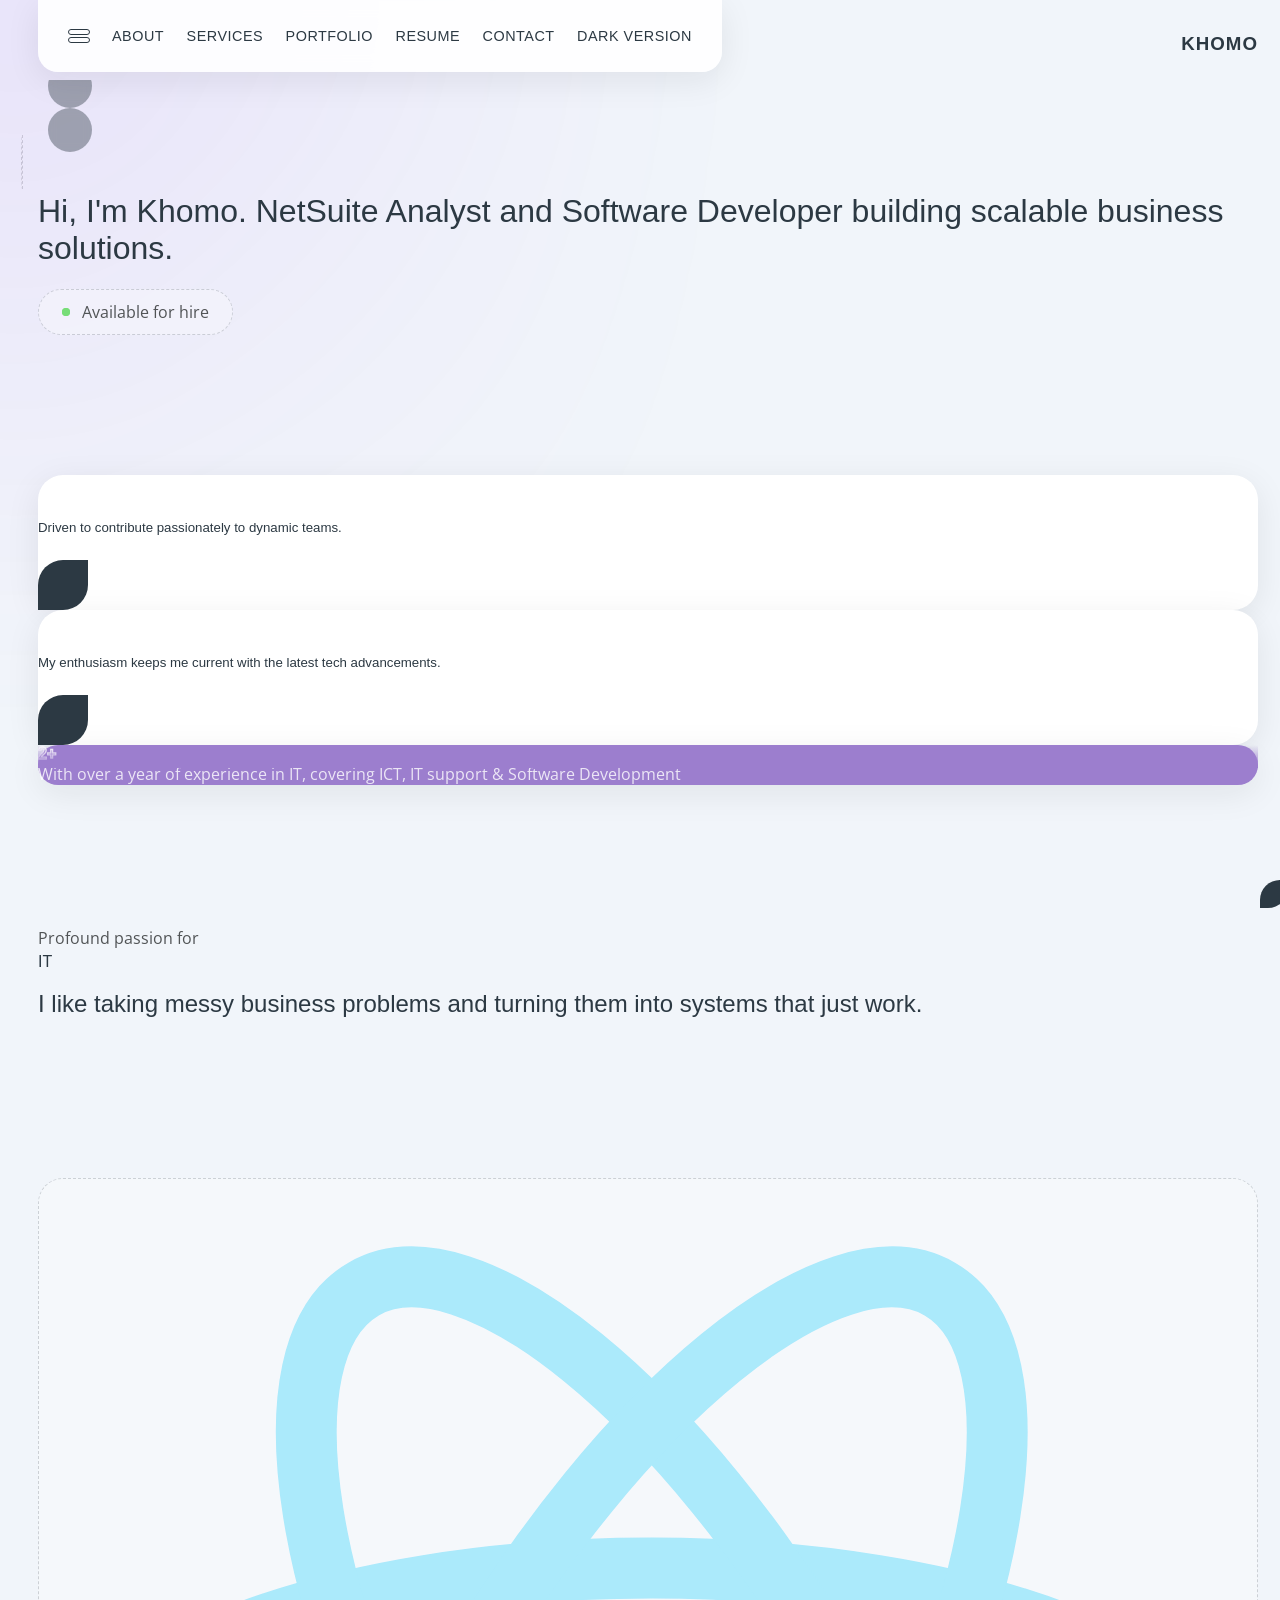
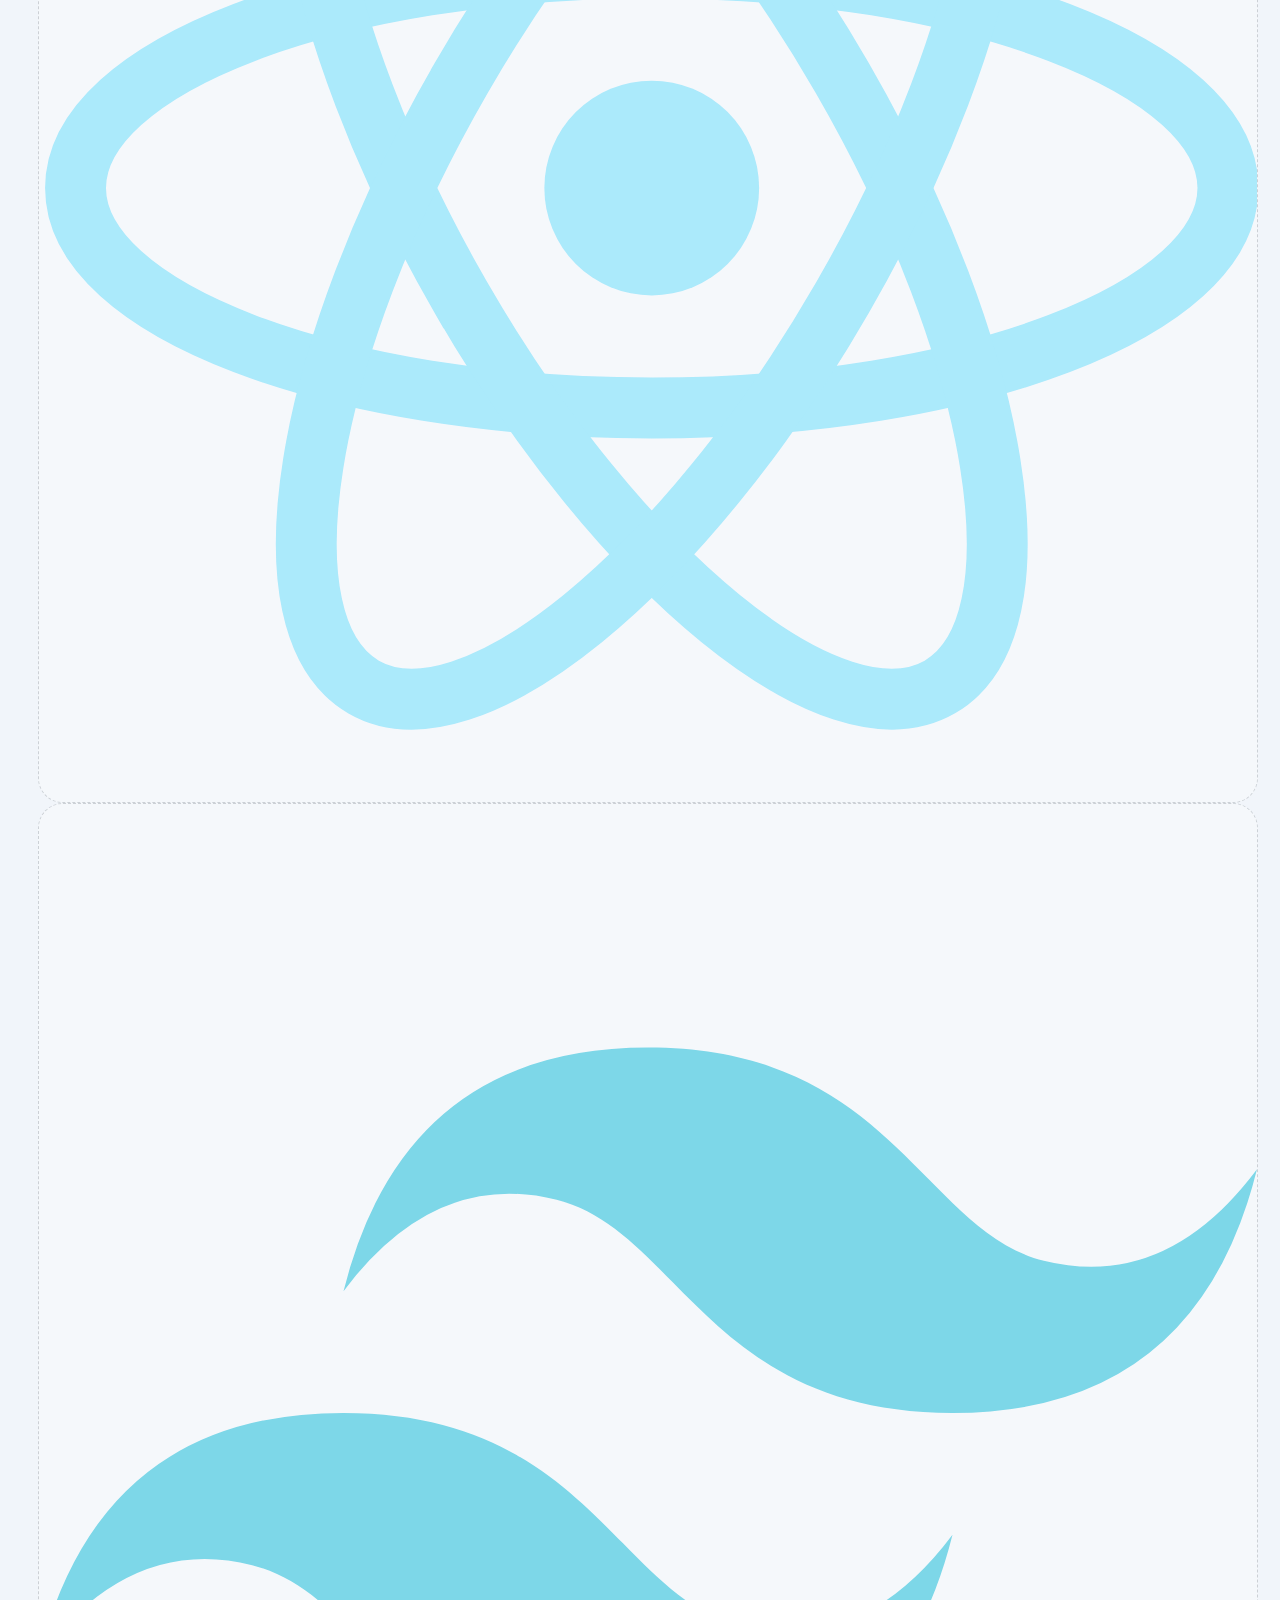
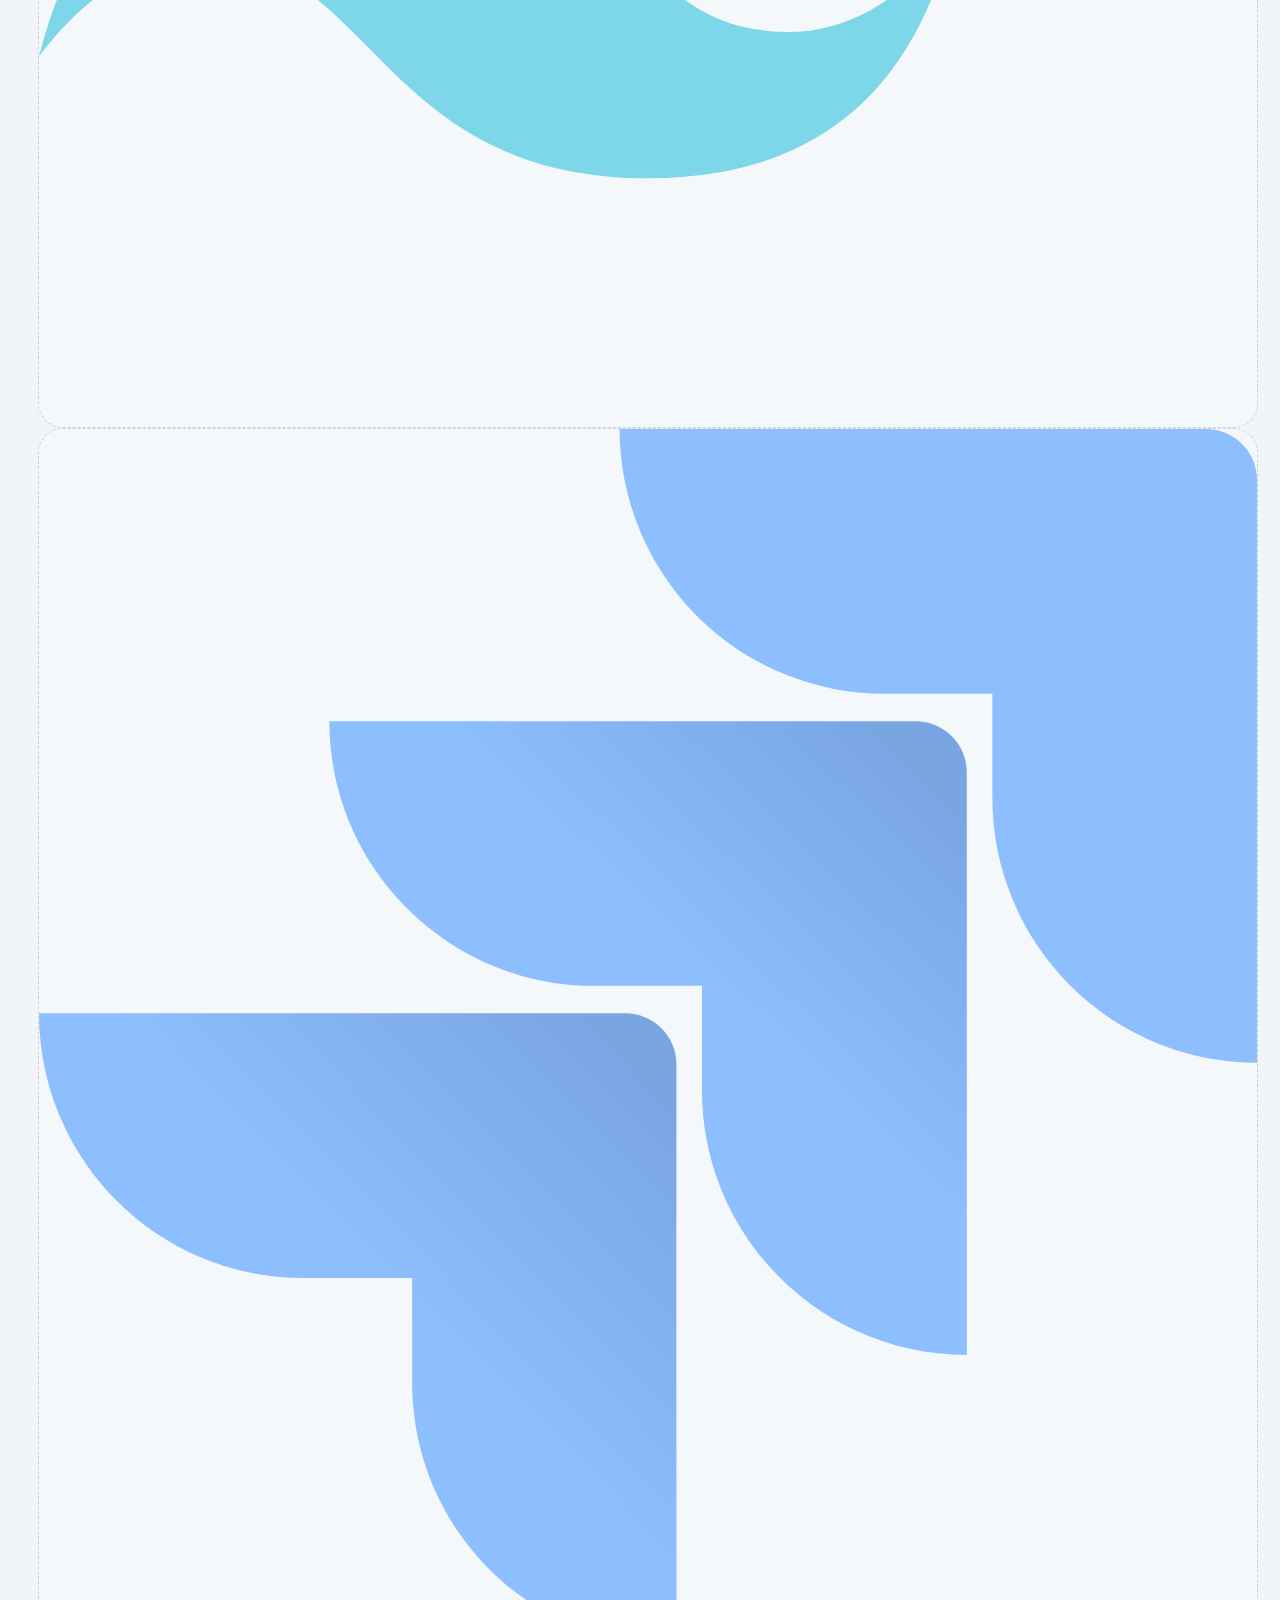
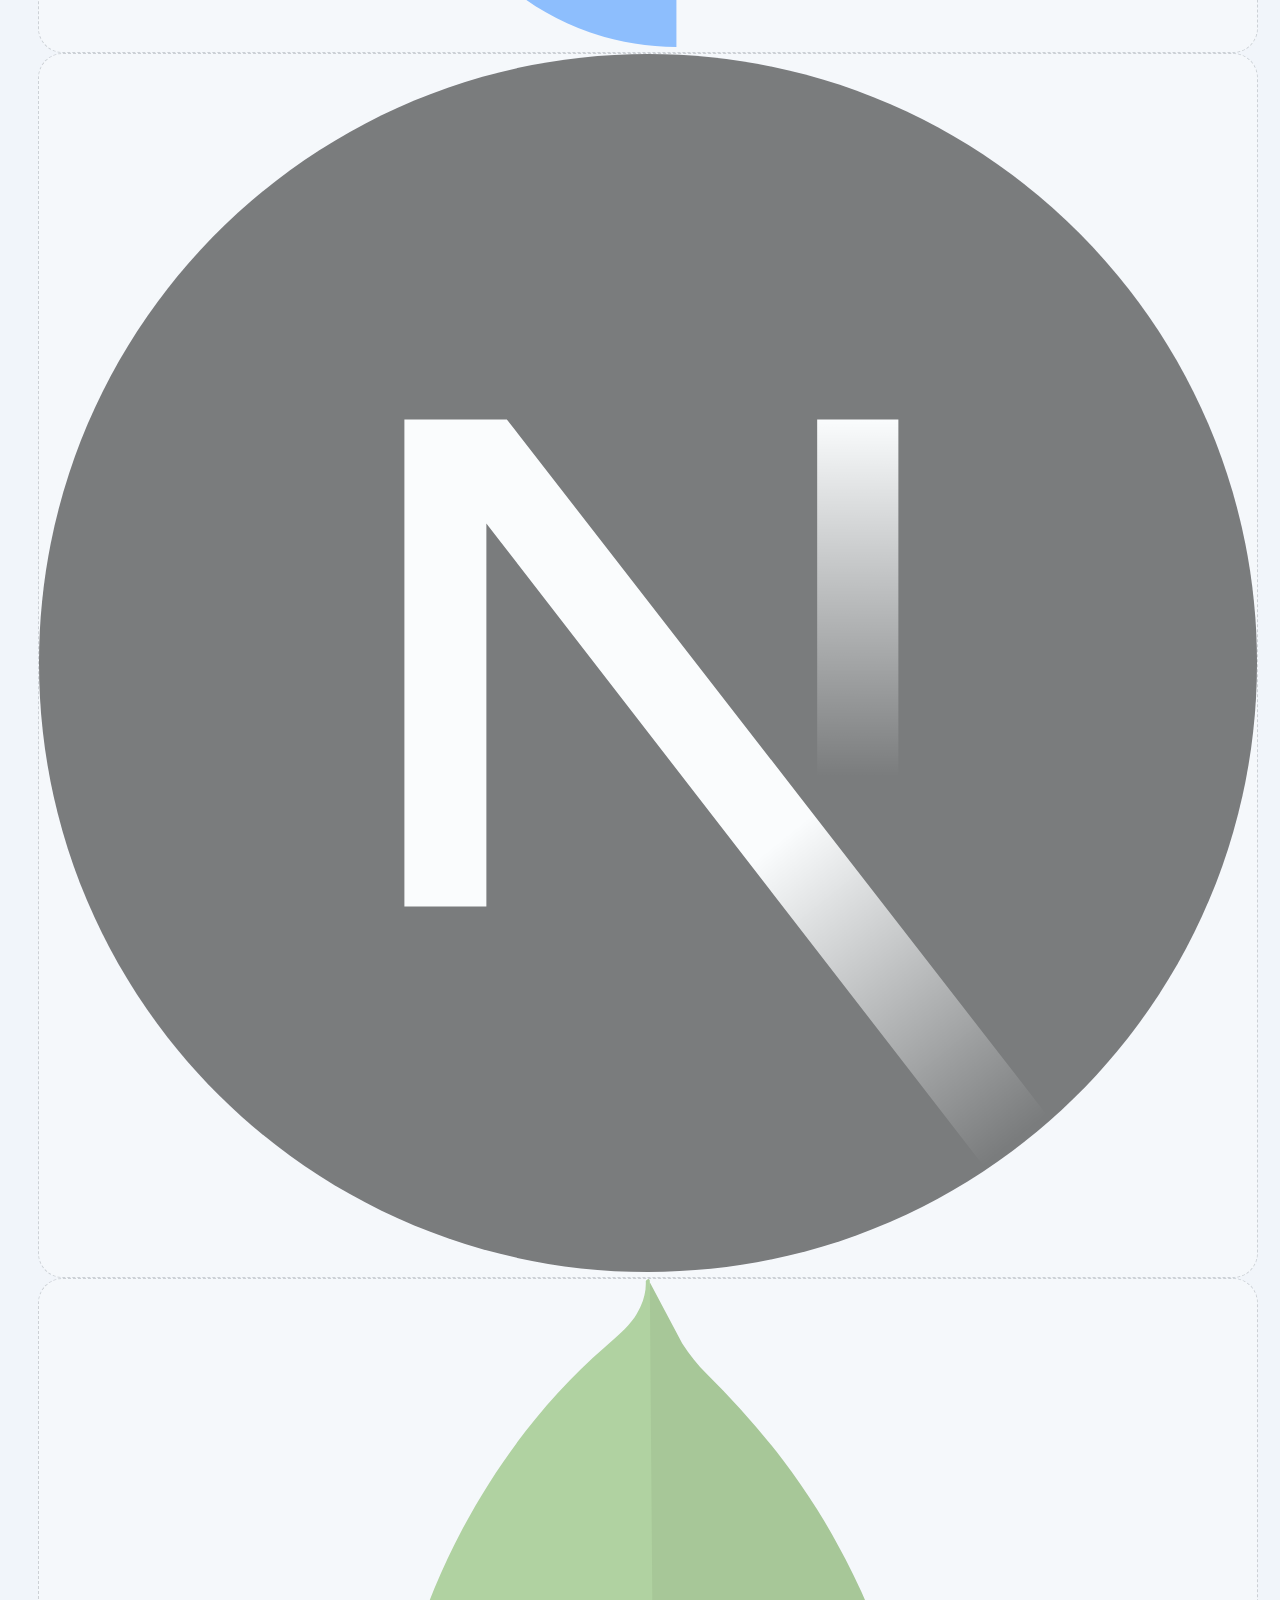
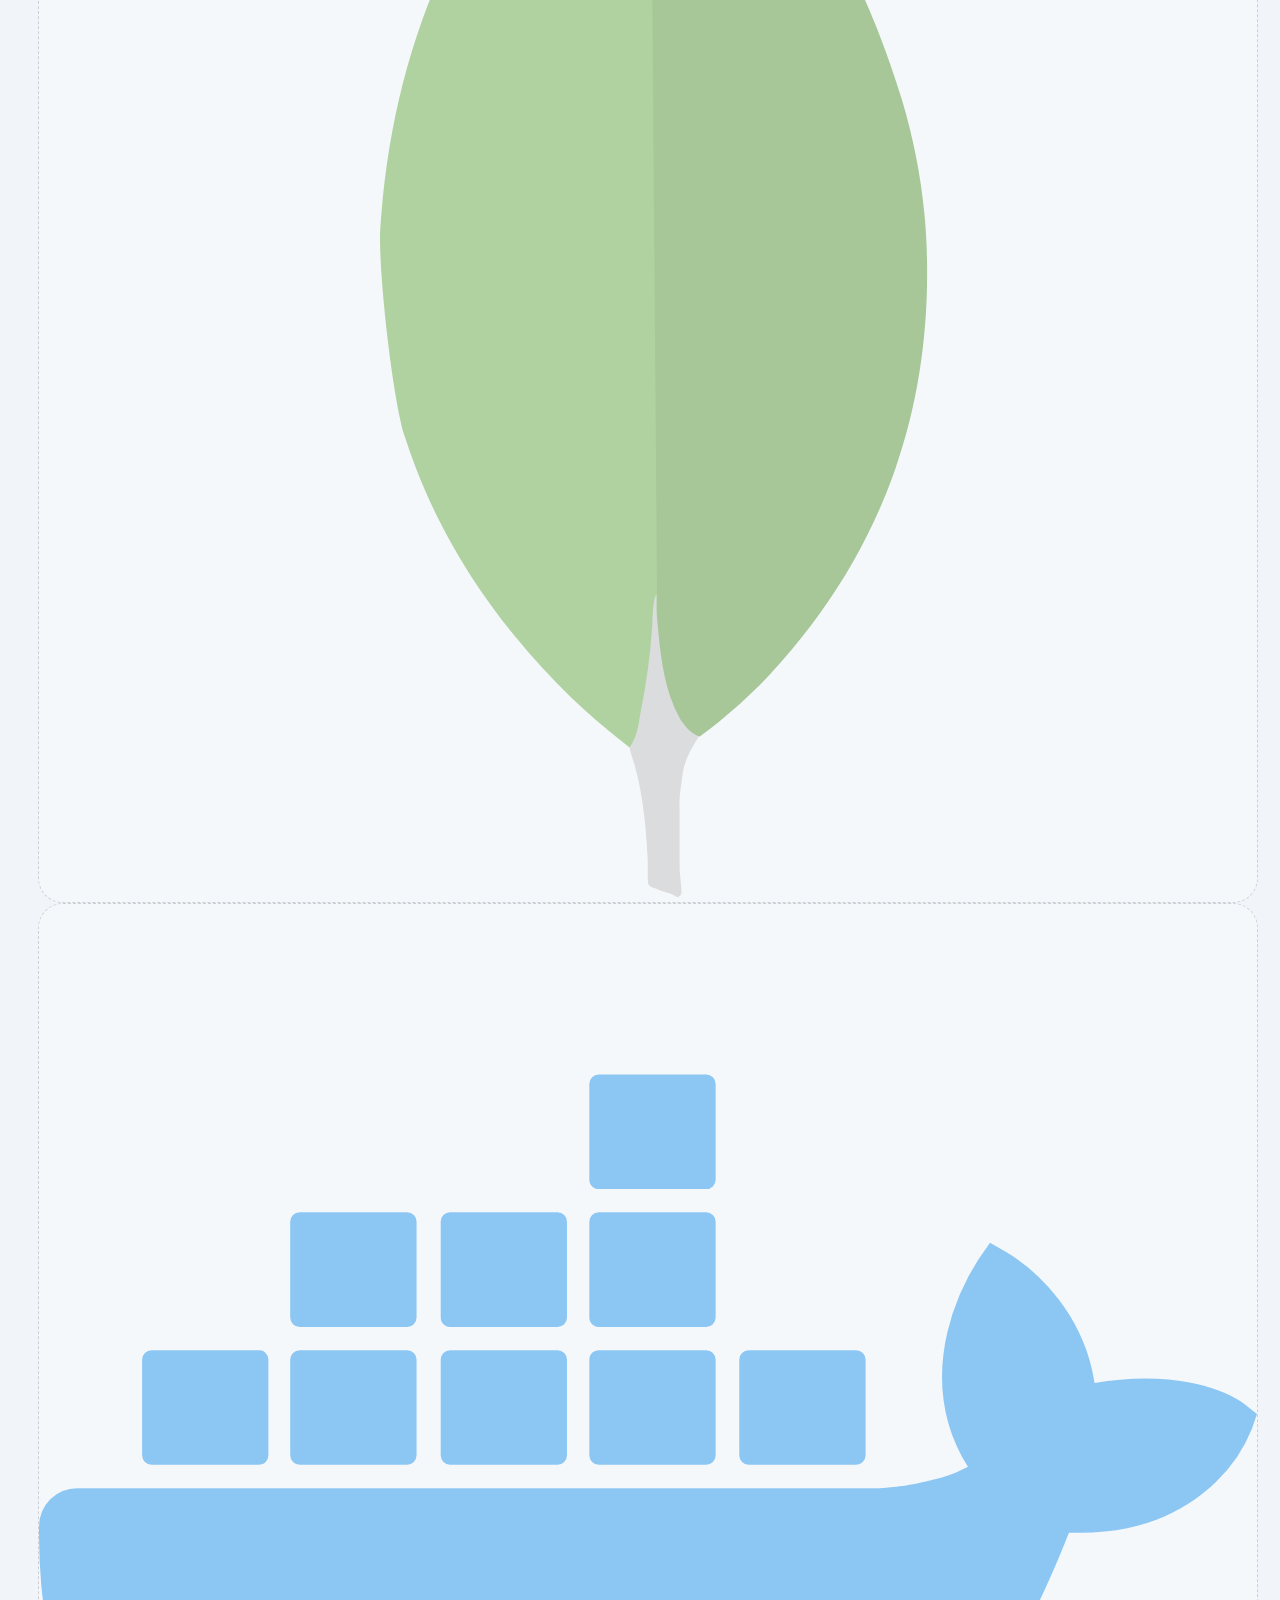
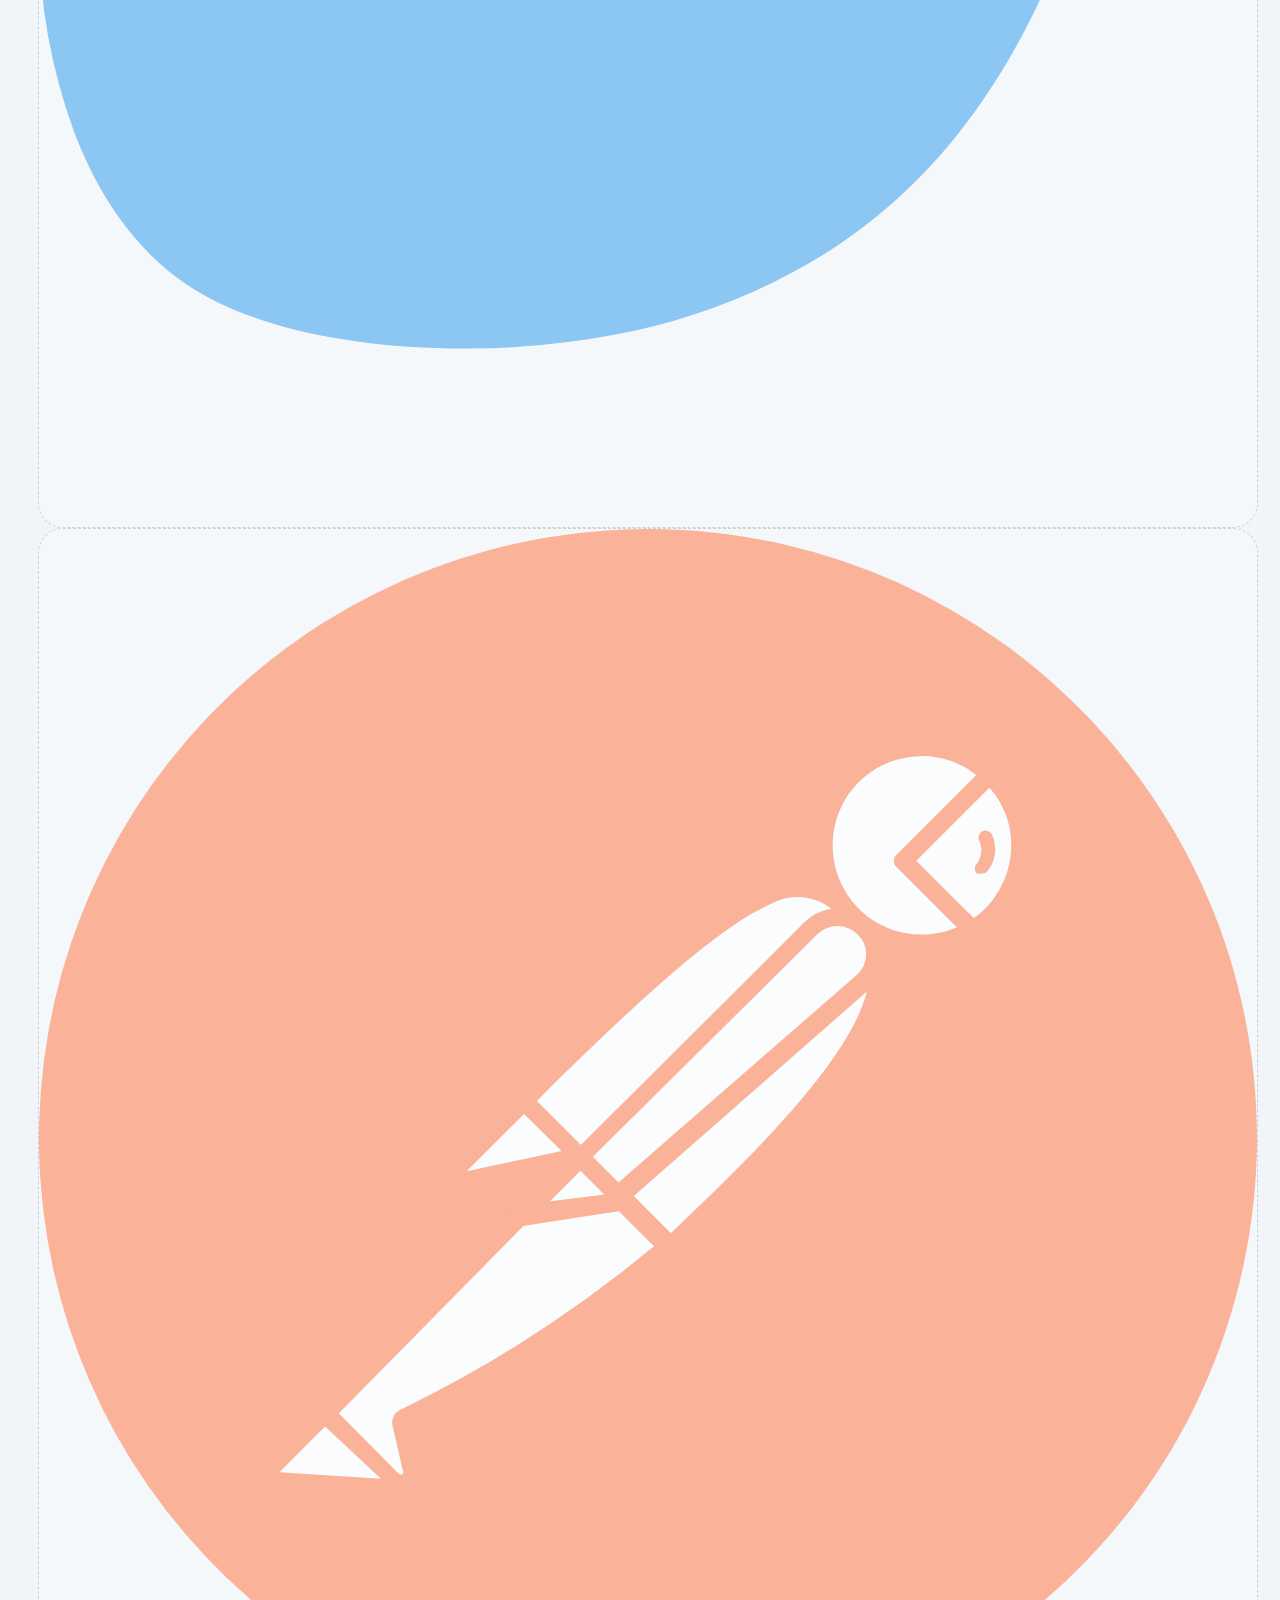
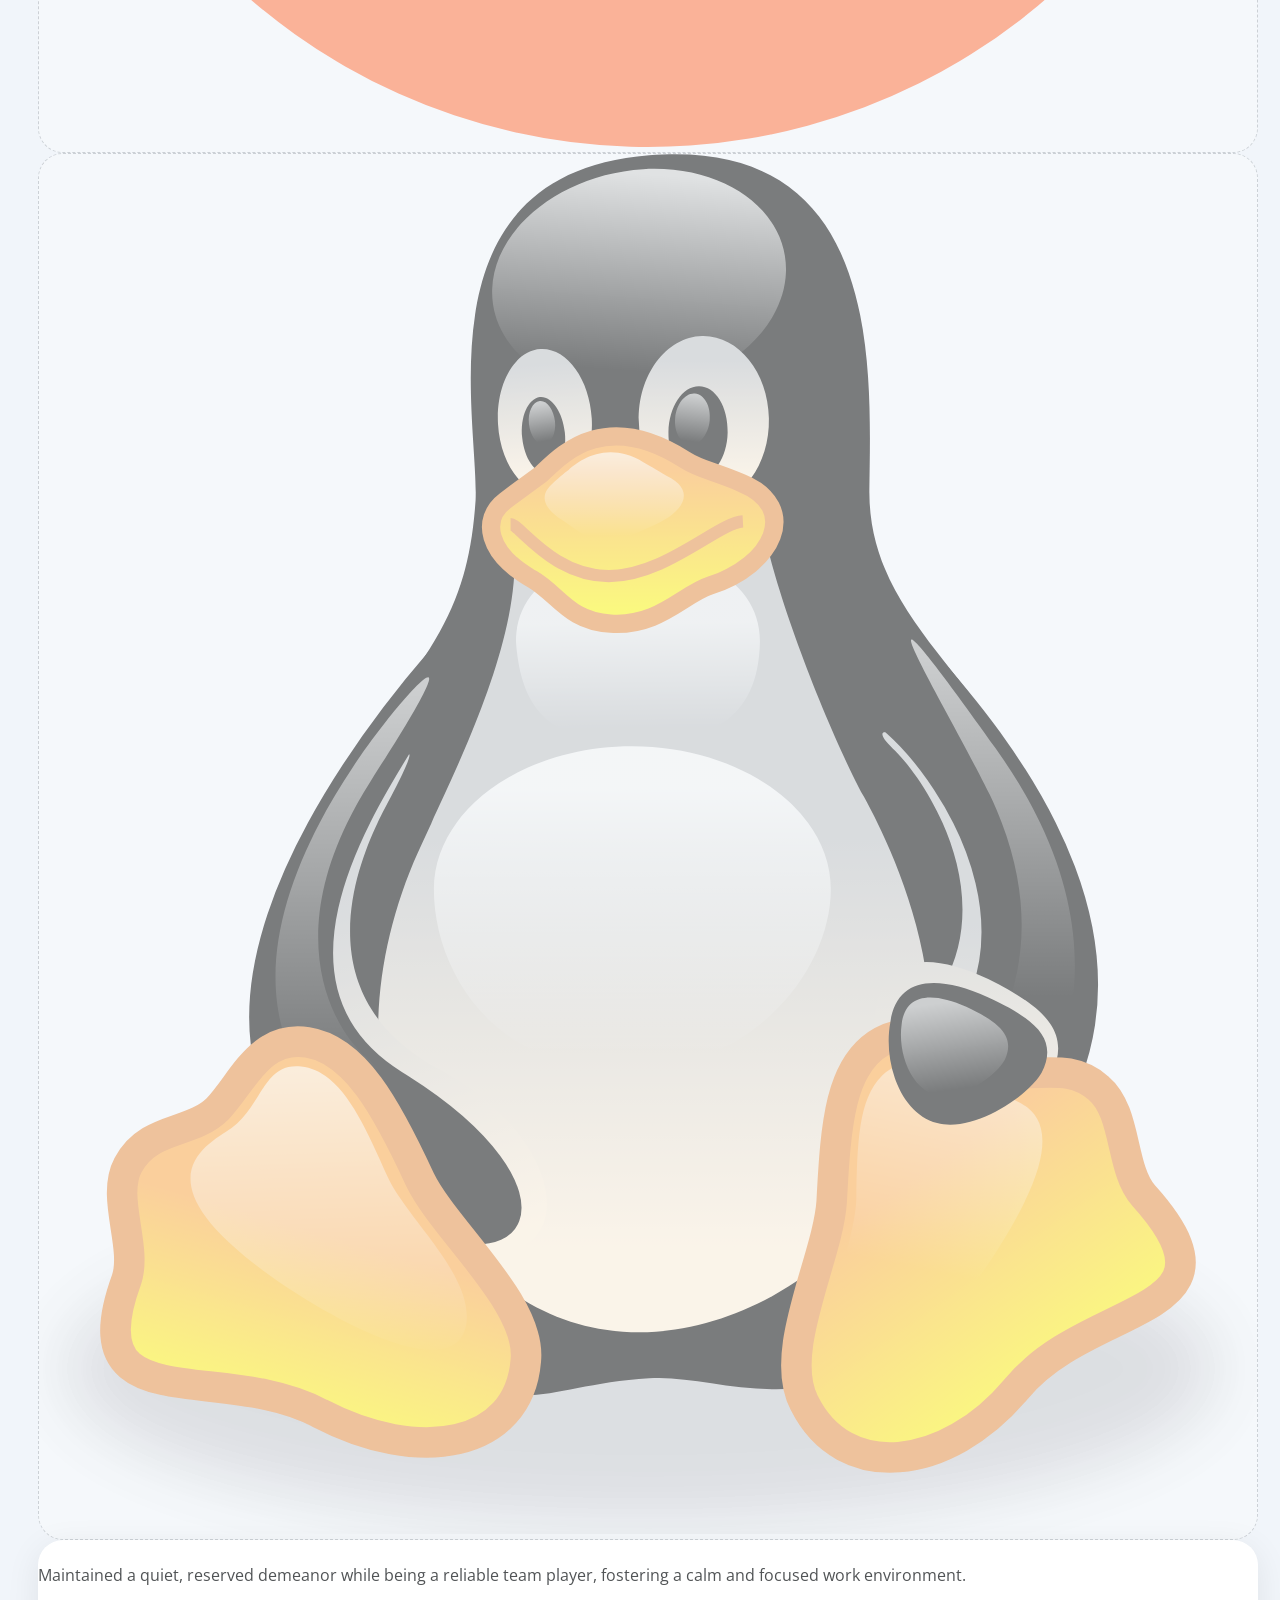
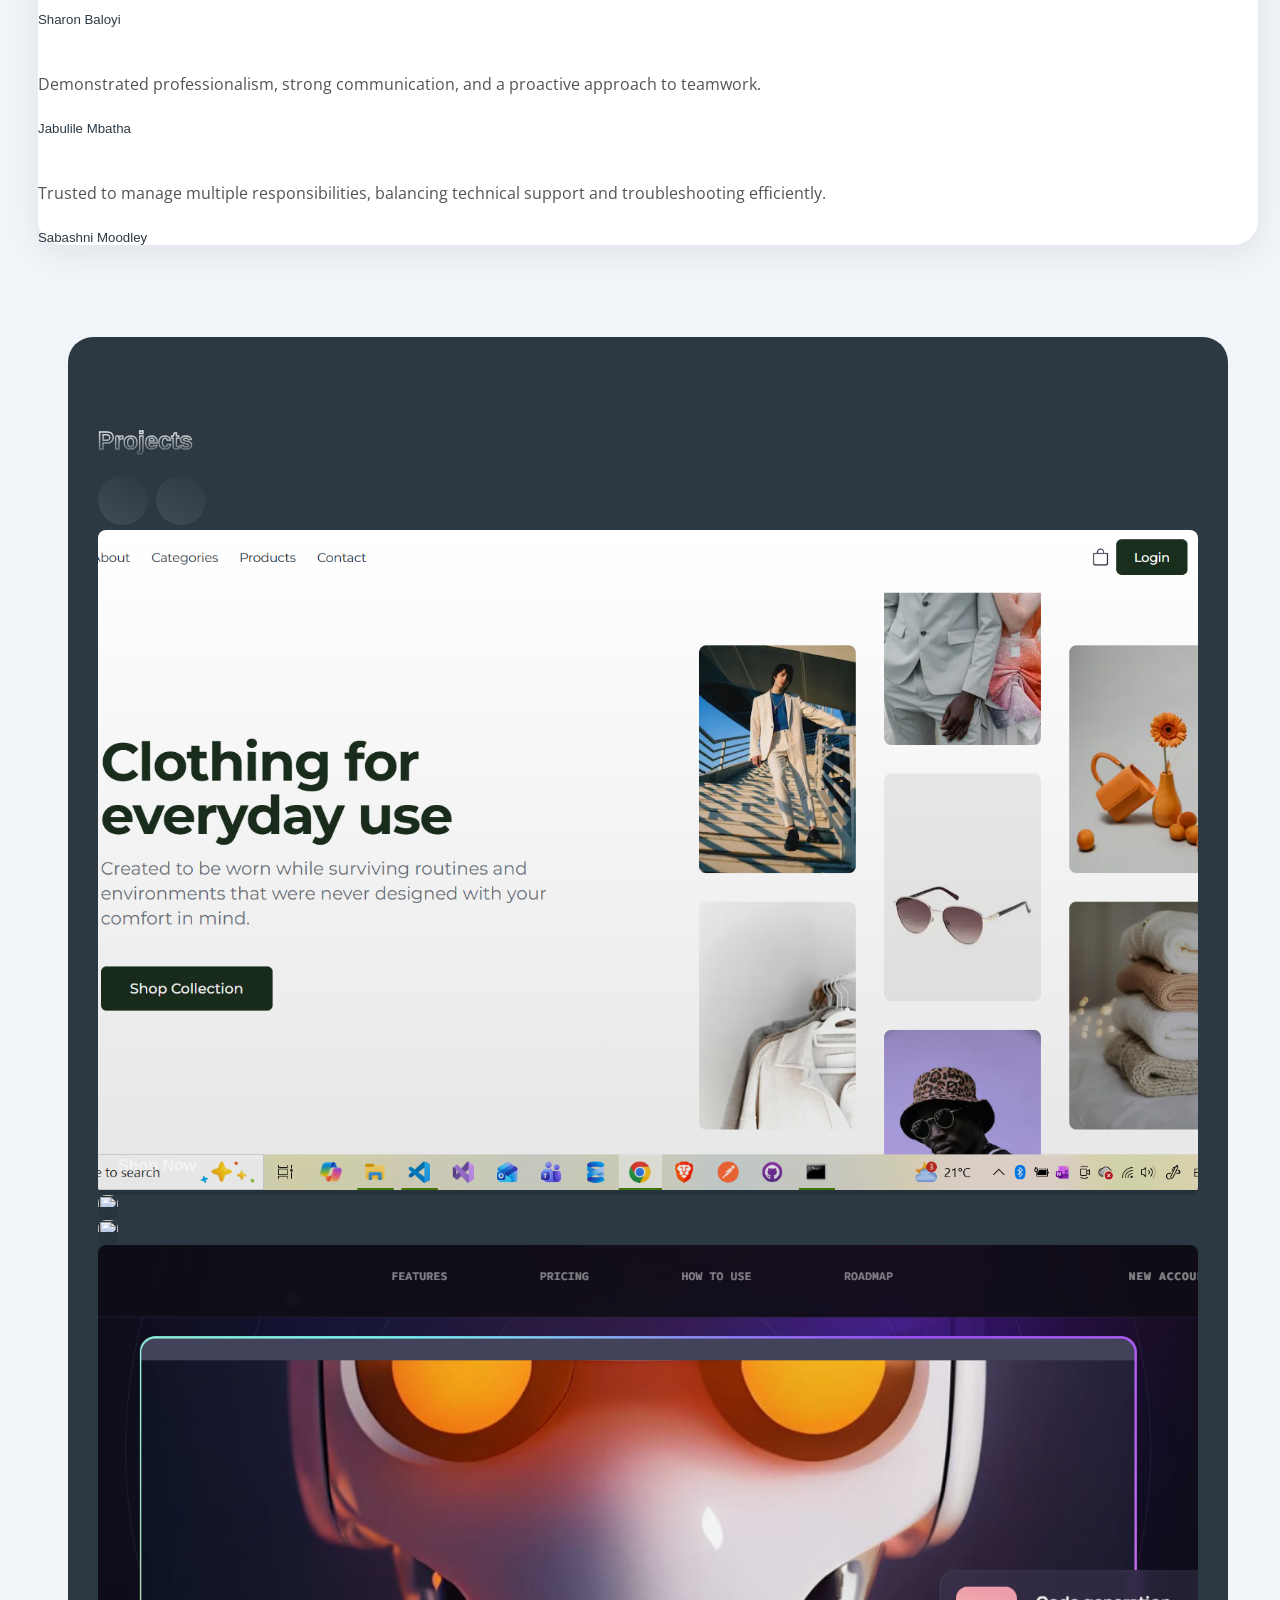
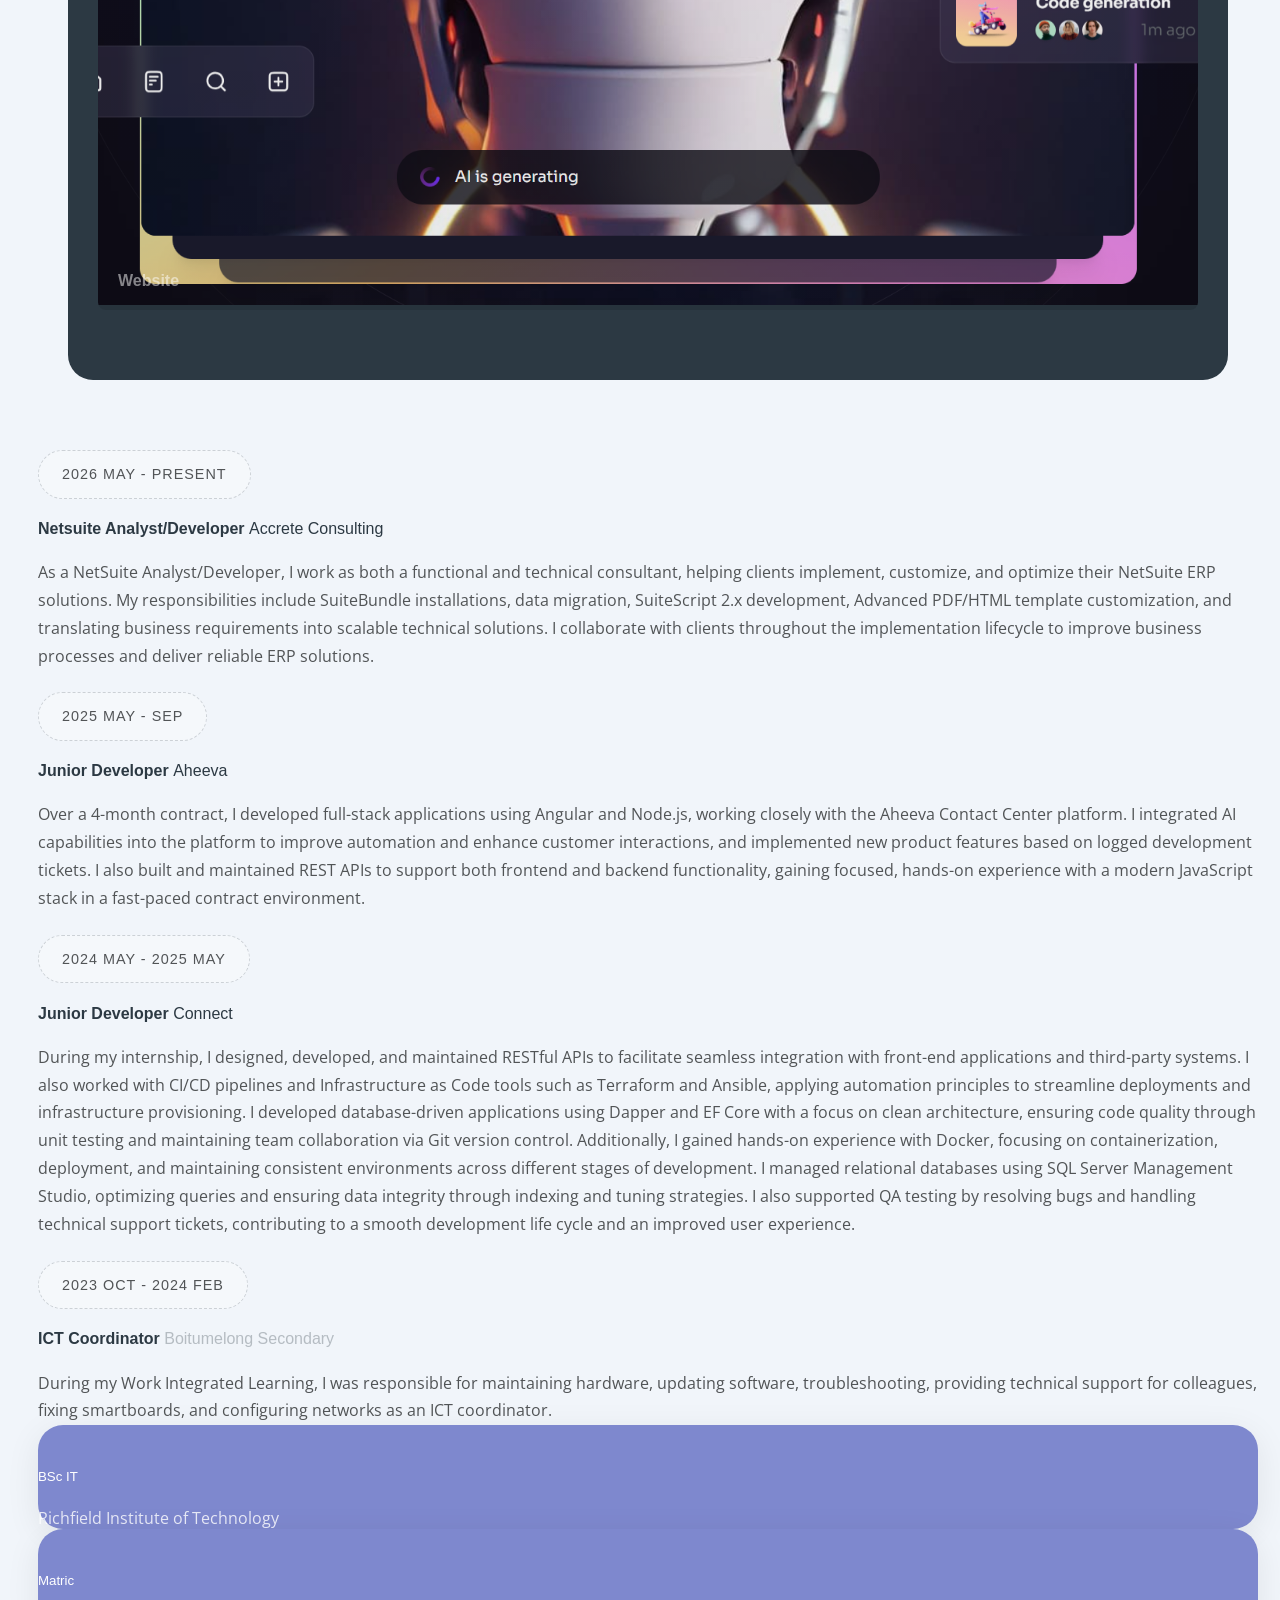
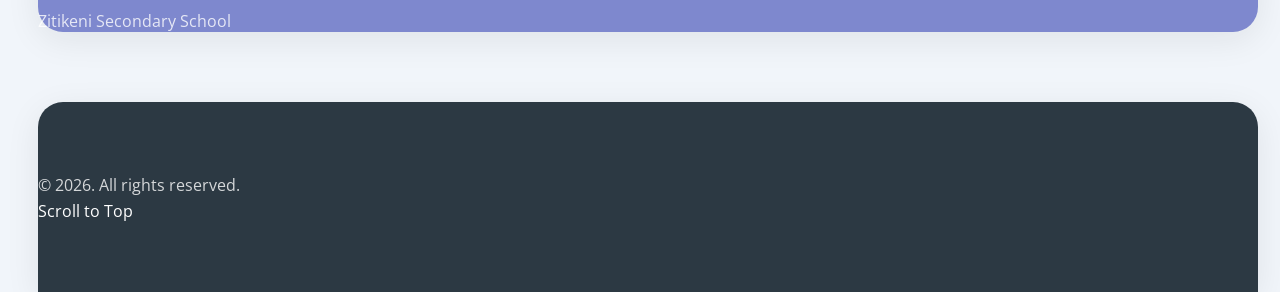
==== commit 5fea2831: "add company links" ====
--- a/index.html
+++ b/index.html
@@ -437,7 +437,7 @@
 								</div>
 							</div>
 							<div class="col-12 col-lg-9">
-								<h4>Netsuite Analyst/Developer <span class="fst-italic fw-medium text-lighter-30">Accrete Consulting</span></h4>
+								<h4>Netsuite Analyst/Developer <a href="https://accrete.com" target="_blank" rel="noopener" class="fst-italic fw-medium text-lighter-30 company-link">Accrete Consulting<i class="bi bi-box-arrow-up-right"></i></a></h4>
 							<p>
 								As a NetSuite Analyst/Developer, I work as both a functional and technical consultant, helping clients implement, customize, and 
 								optimize their NetSuite ERP solutions. My responsibilities include SuiteBundle installations, data migration, SuiteScript 2.x
@@ -459,7 +459,7 @@
 								</div>
 							</div>
 							<div class="col-12 col-lg-9">
-								<h4>Junior Developer <span class="fst-italic fw-medium text-lighter-30">Aheeva</span></h4>
+								<h4>Junior Developer <a href="https://www.aheeva.com" target="_blank" rel="noopener" class="fst-italic fw-medium text-lighter-30 company-link">Aheeva<i class="bi bi-box-arrow-up-right"></i></a></h4>
 							<p>
 								Over a 4-month contract, I developed full-stack applications using Angular and Node.js, working closely with the
 								Aheeva Contact Center platform. I integrated AI capabilities into the platform to improve automation and enhance
@@ -480,7 +480,7 @@
 								</div>
 							</div>
 							<div class="col-12 col-lg-9">
-								<h4>Junior Developer <span class="fst-italic fw-medium text-lighter-30">Connect SA</span></h4>
+								<h4>Junior Developer <a href="https://www.weconnect.tech" target="_blank" rel="noopener" class="fst-italic fw-medium text-lighter-30 company-link">Connect<i class="bi bi-box-arrow-up-right"></i></a></h4>
 							<p>
 								During my internship, I designed, developed, and maintained RESTful APIs to facilitate seamless integration with front-end applications and 
 								third-party systems. I also worked with CI/CD pipelines and Infrastructure as Code tools such as Terraform and Ansible, applying
